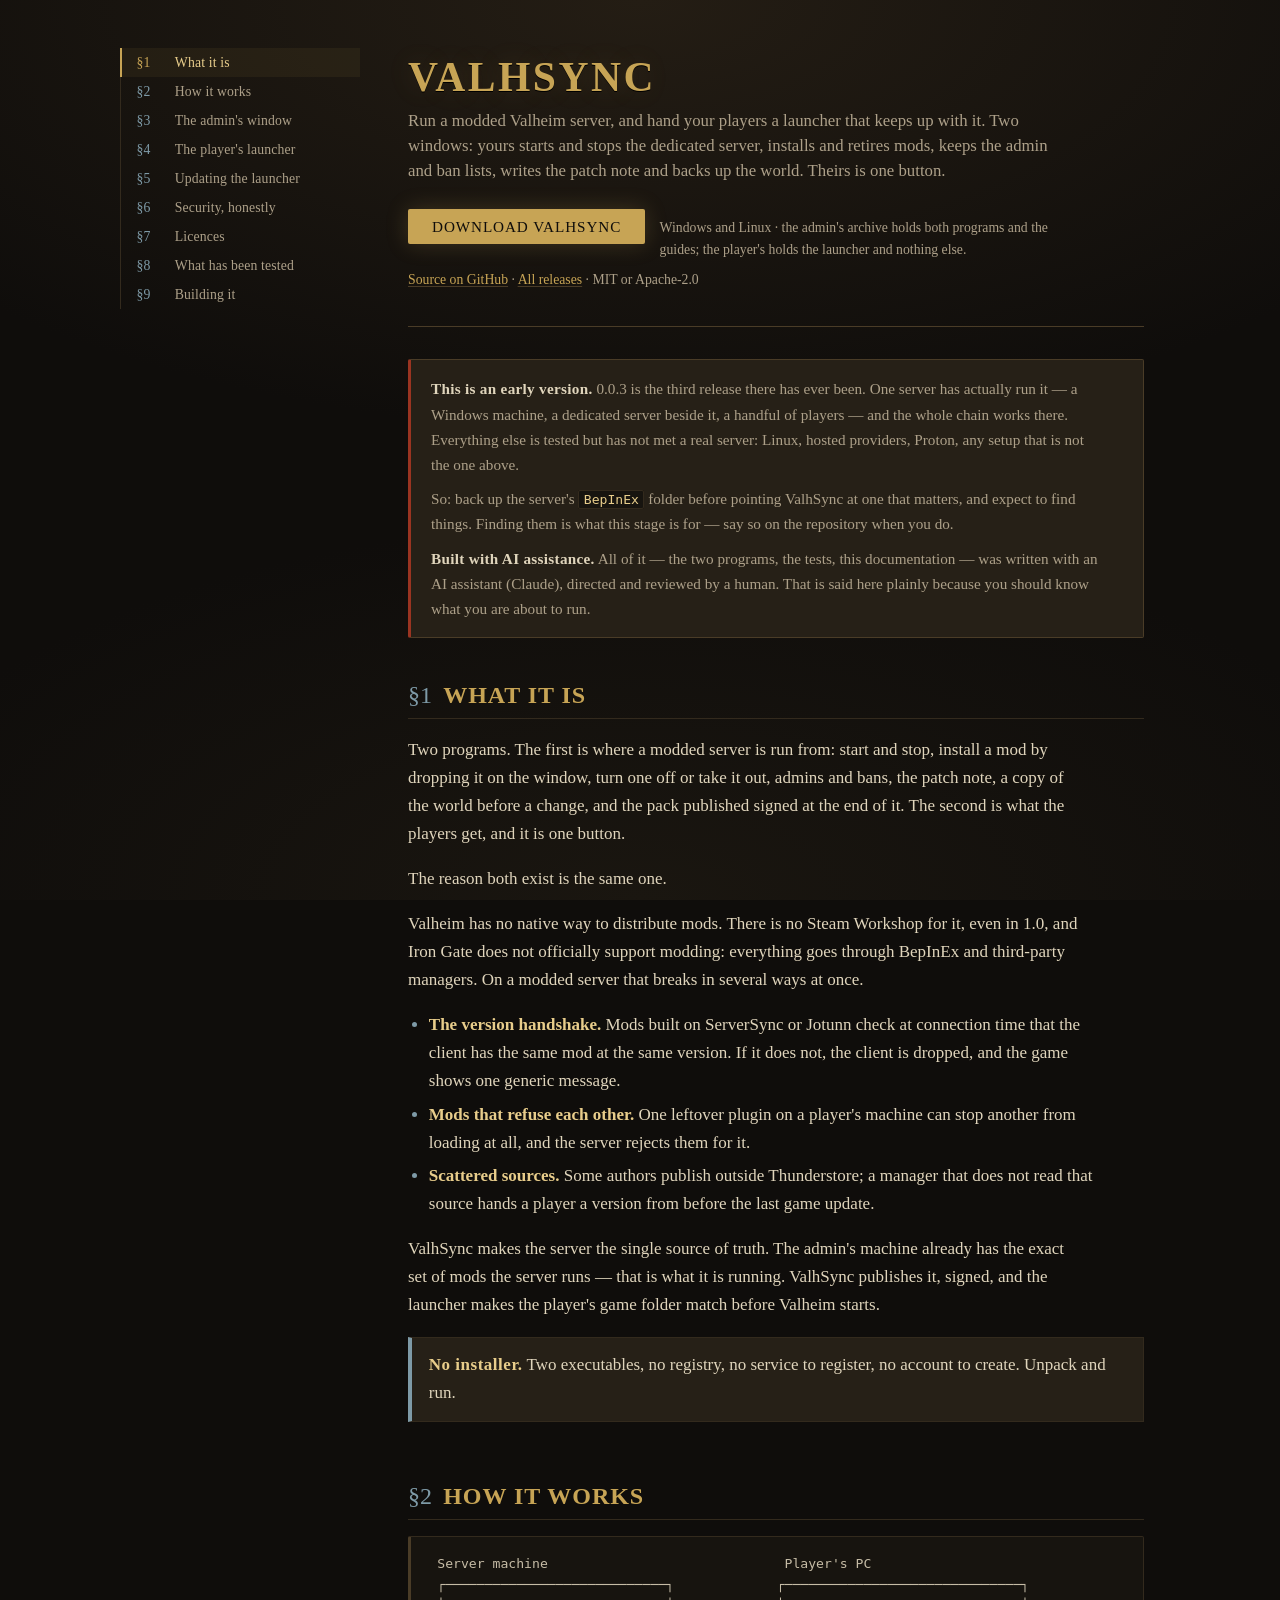
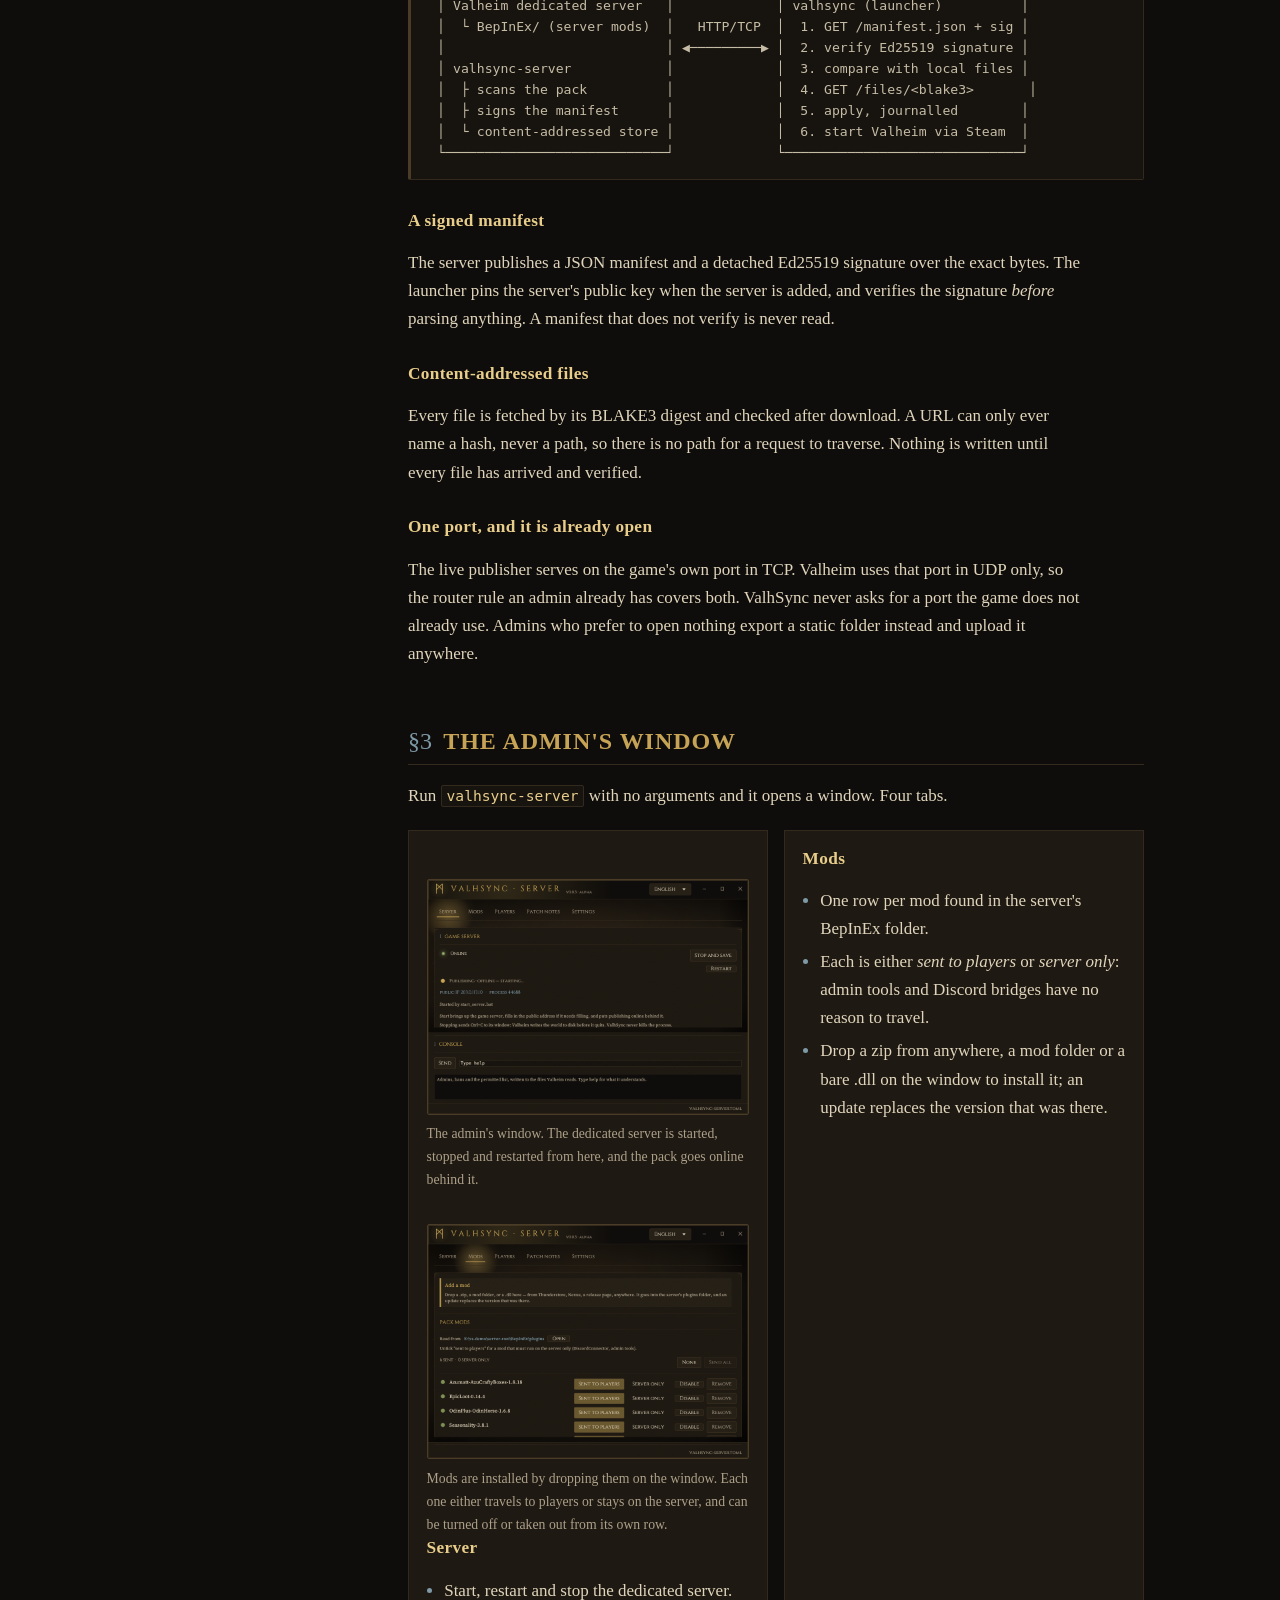
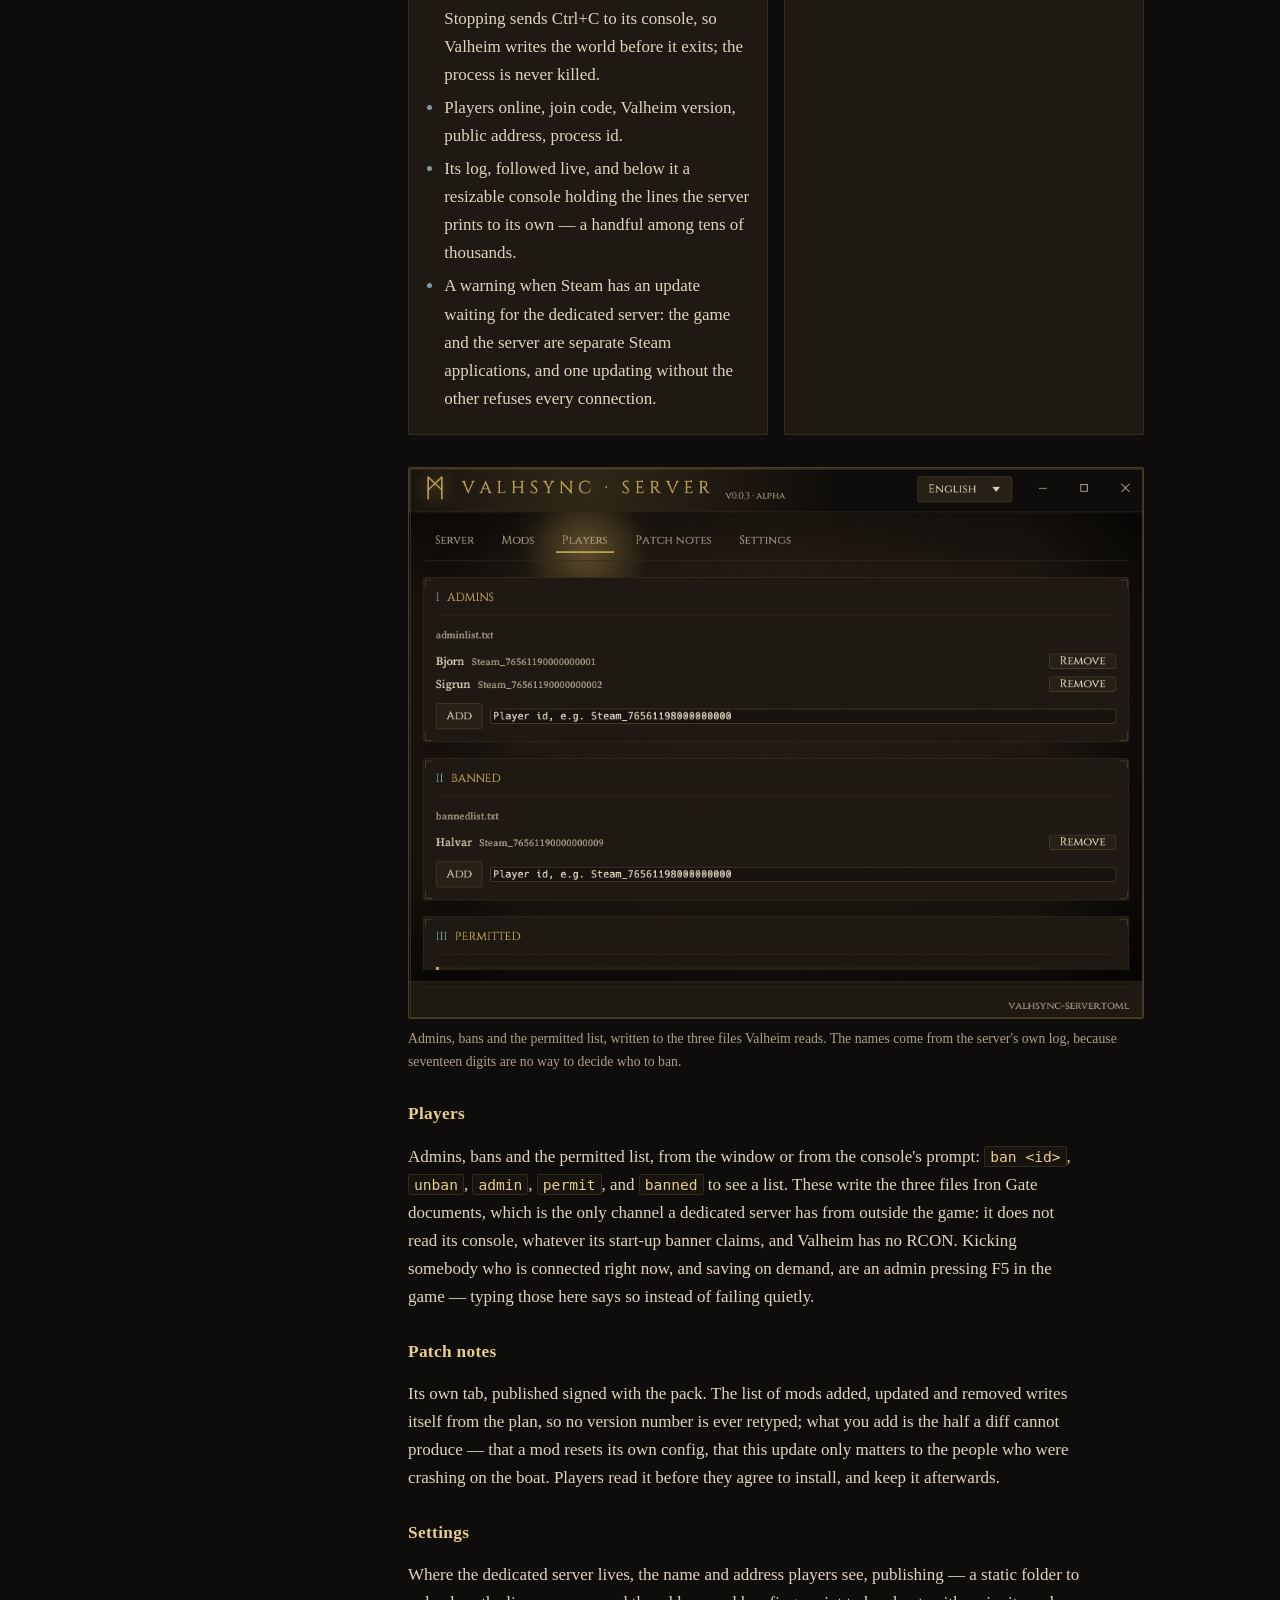
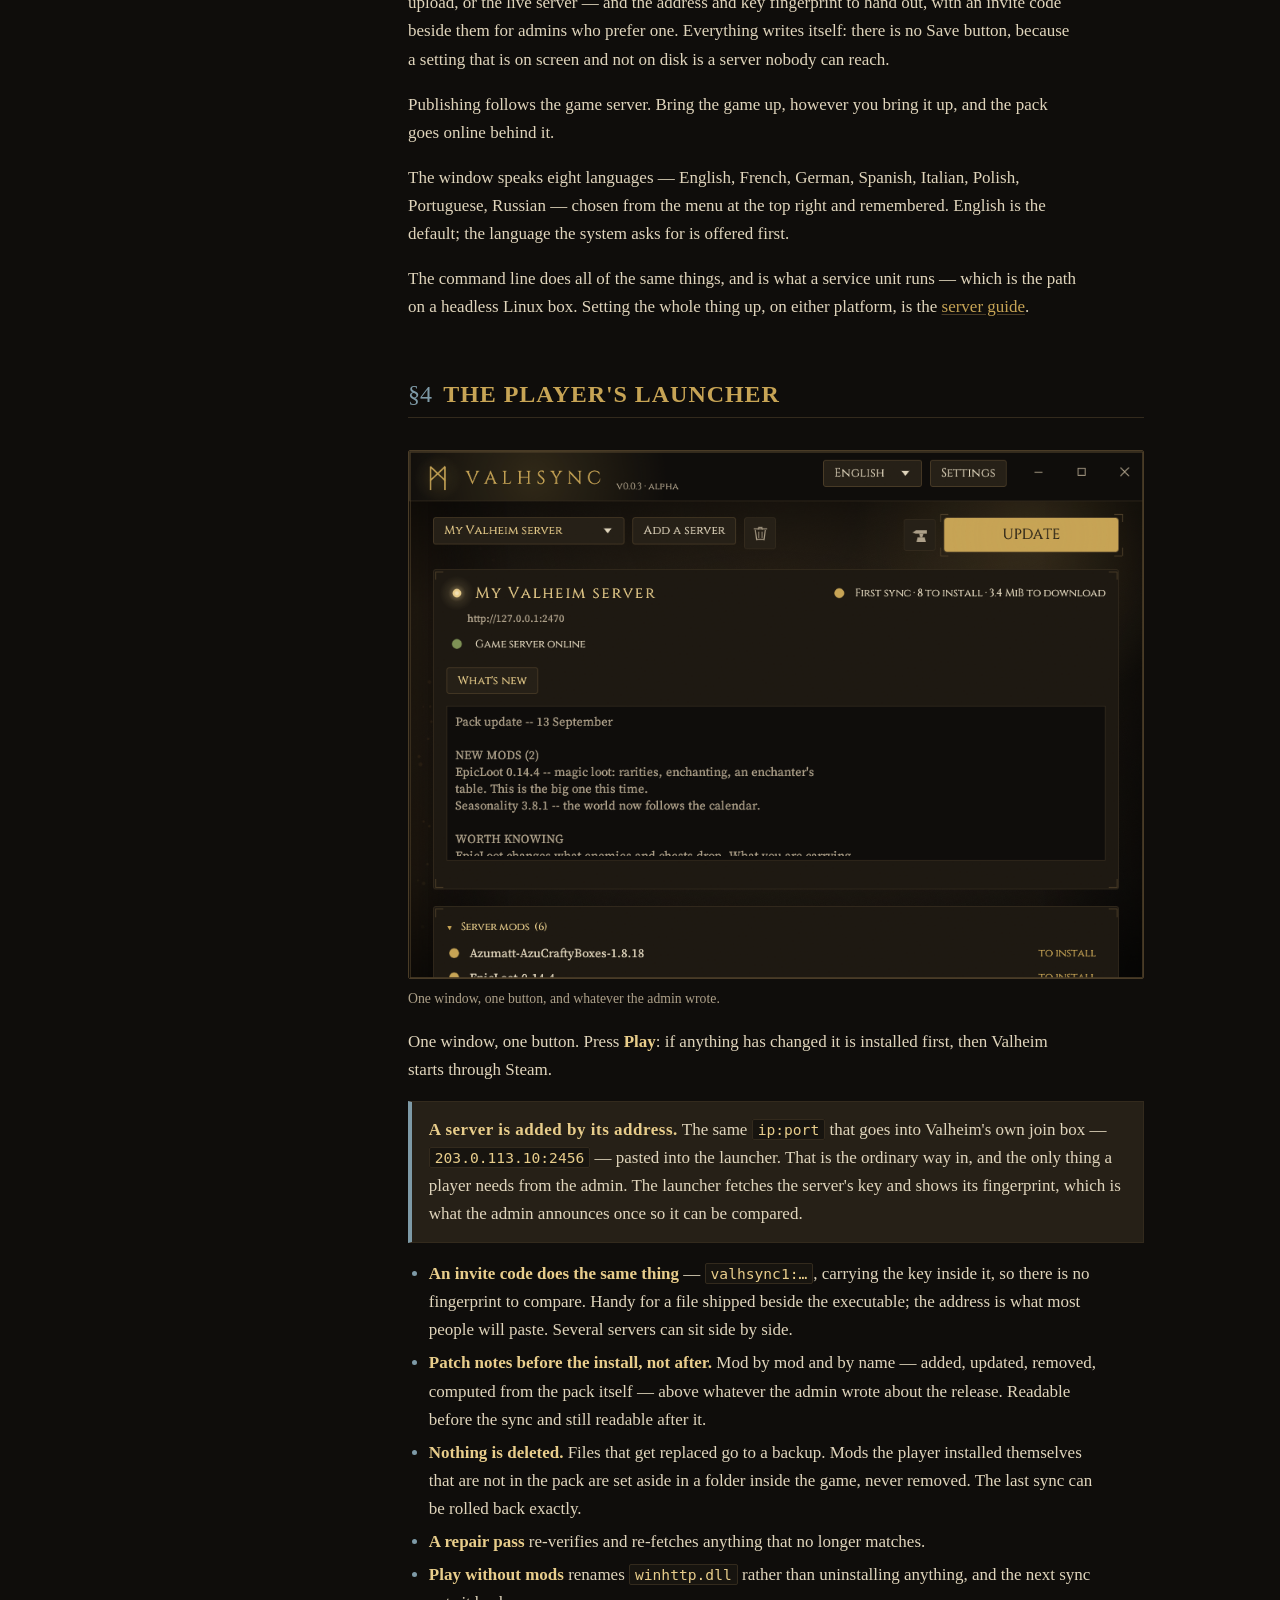
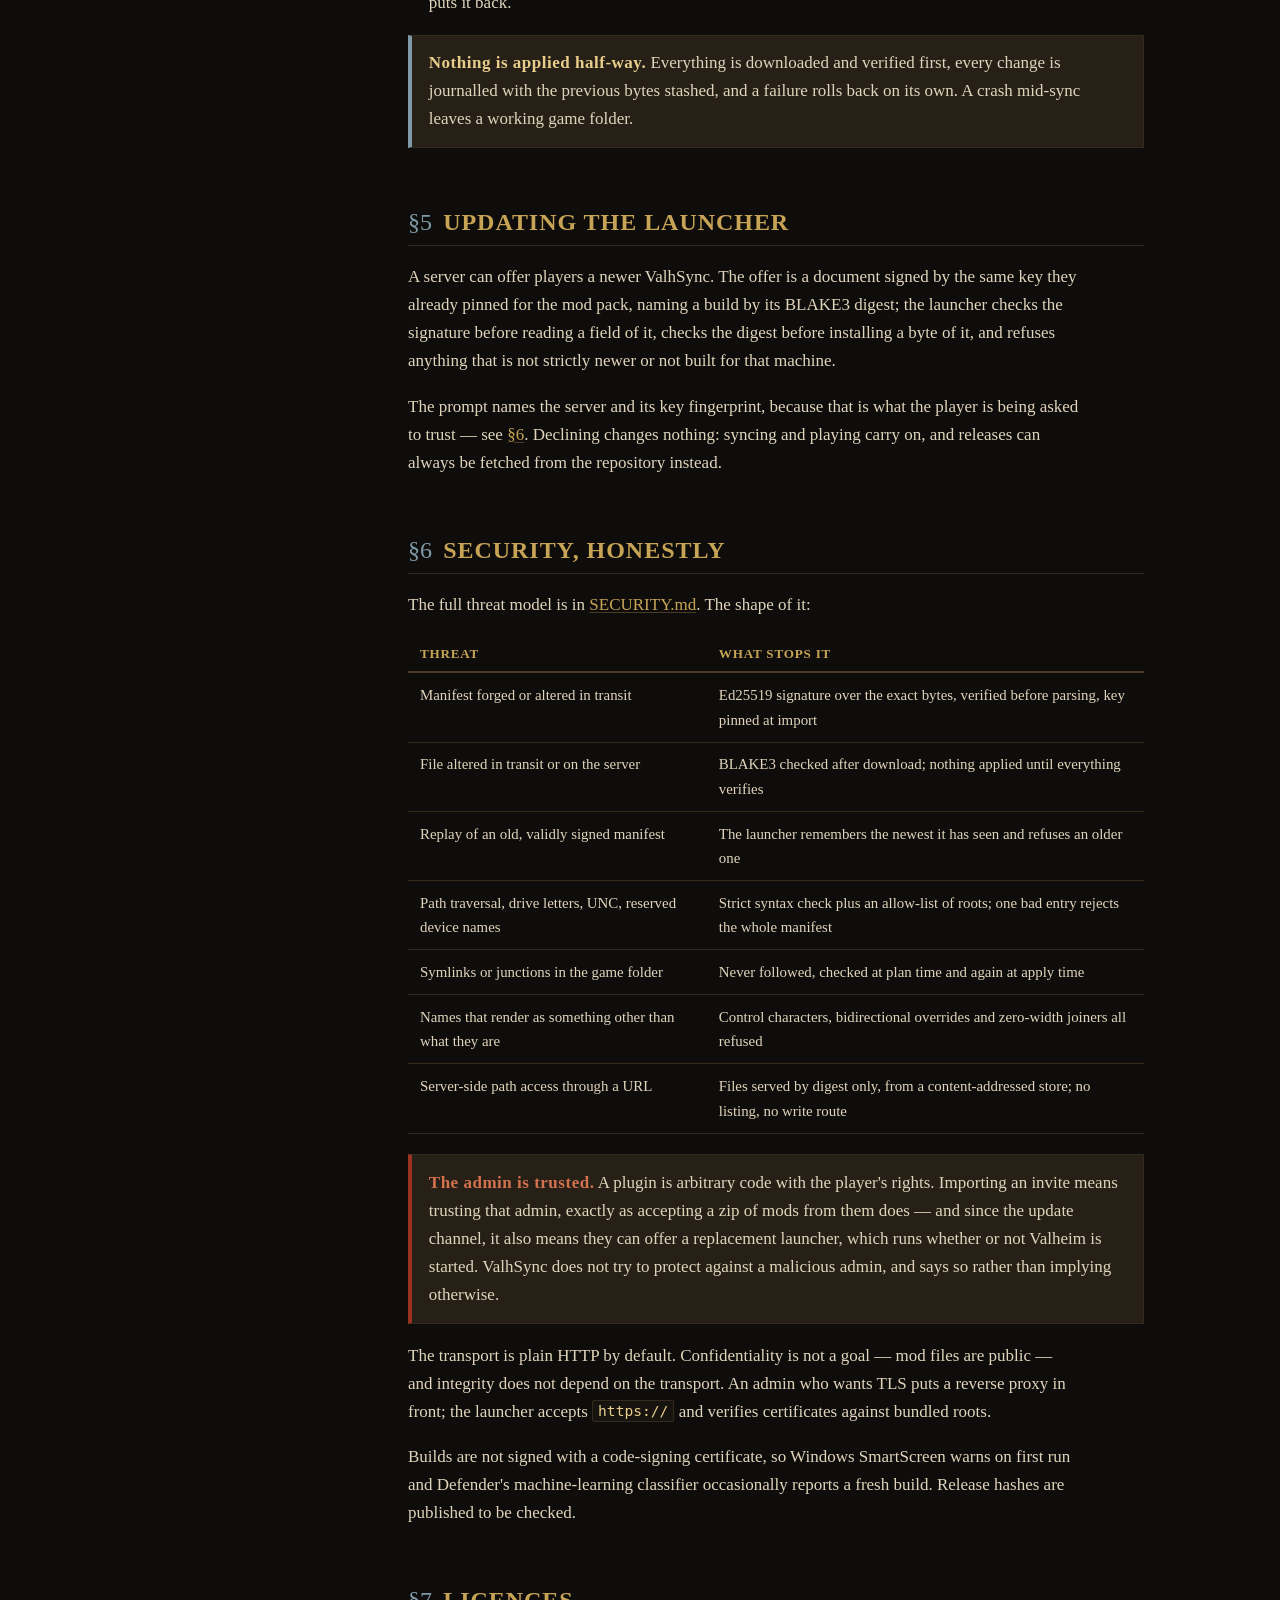
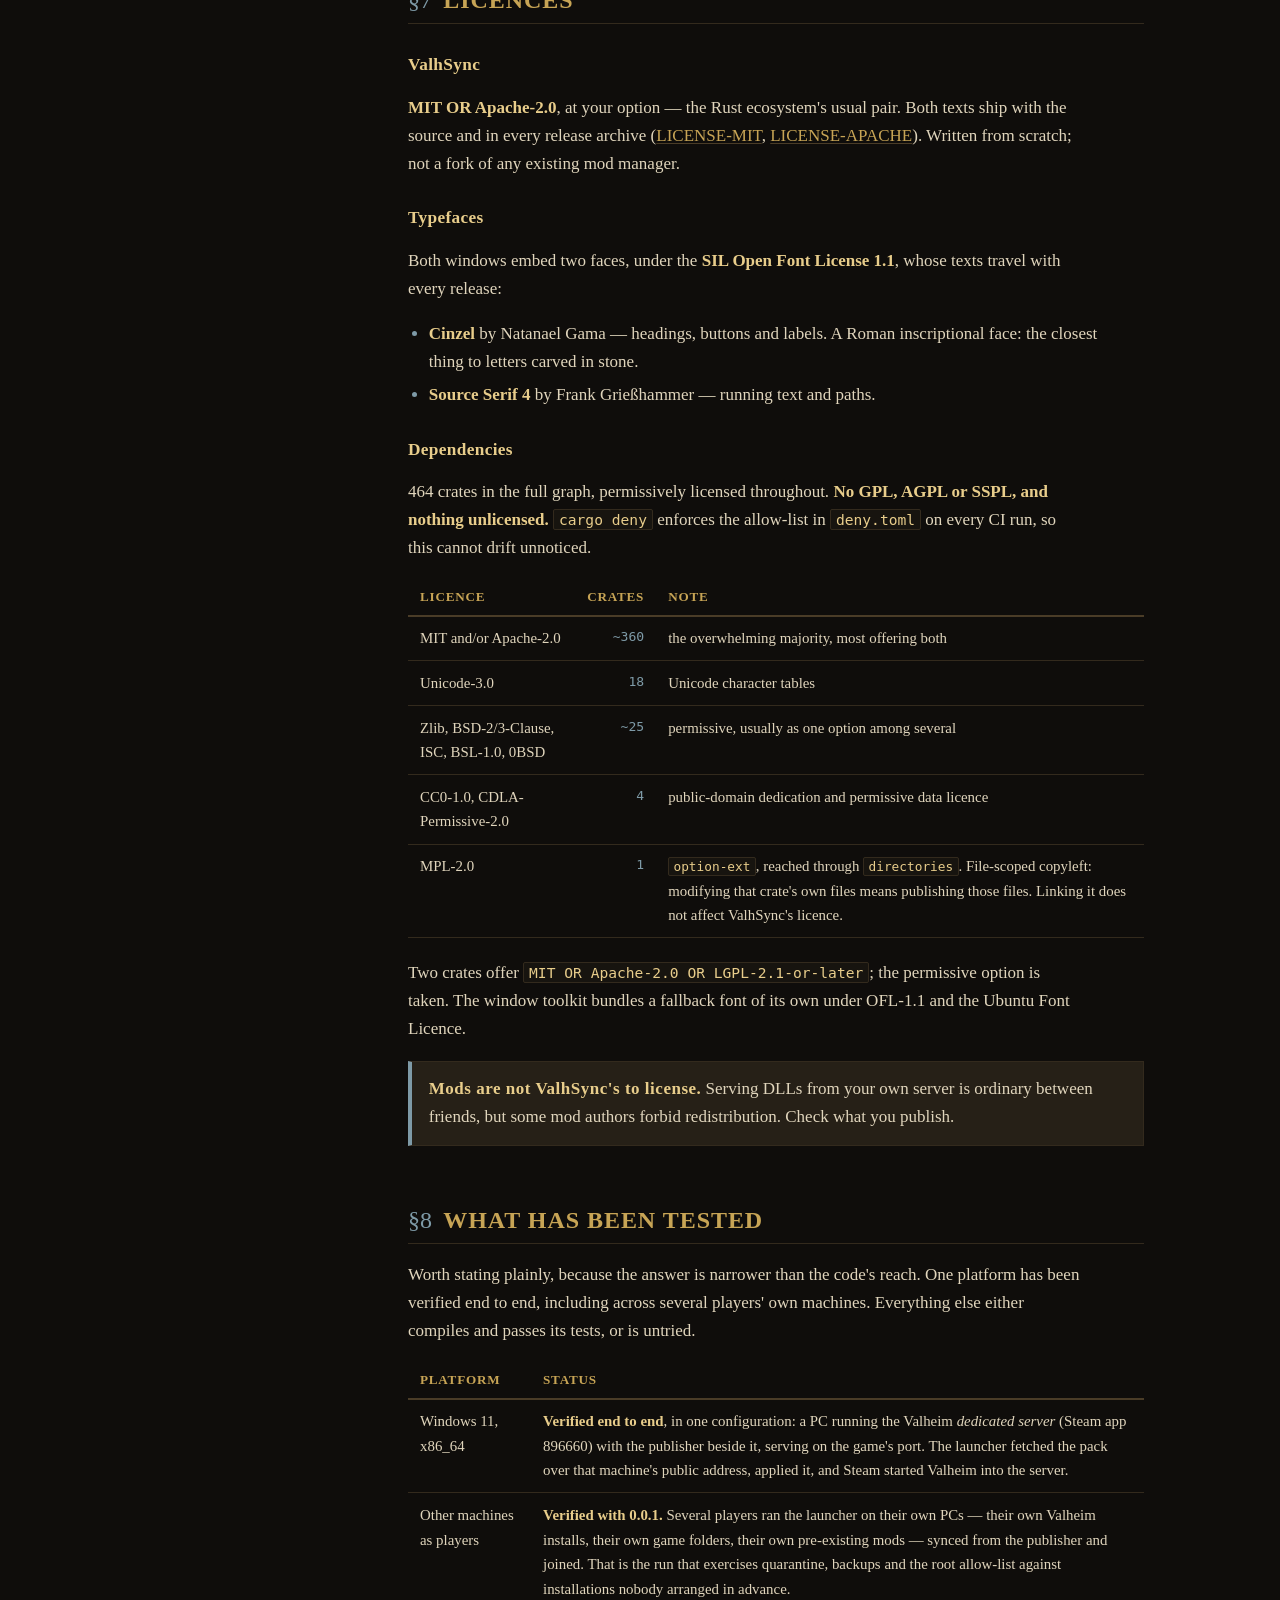
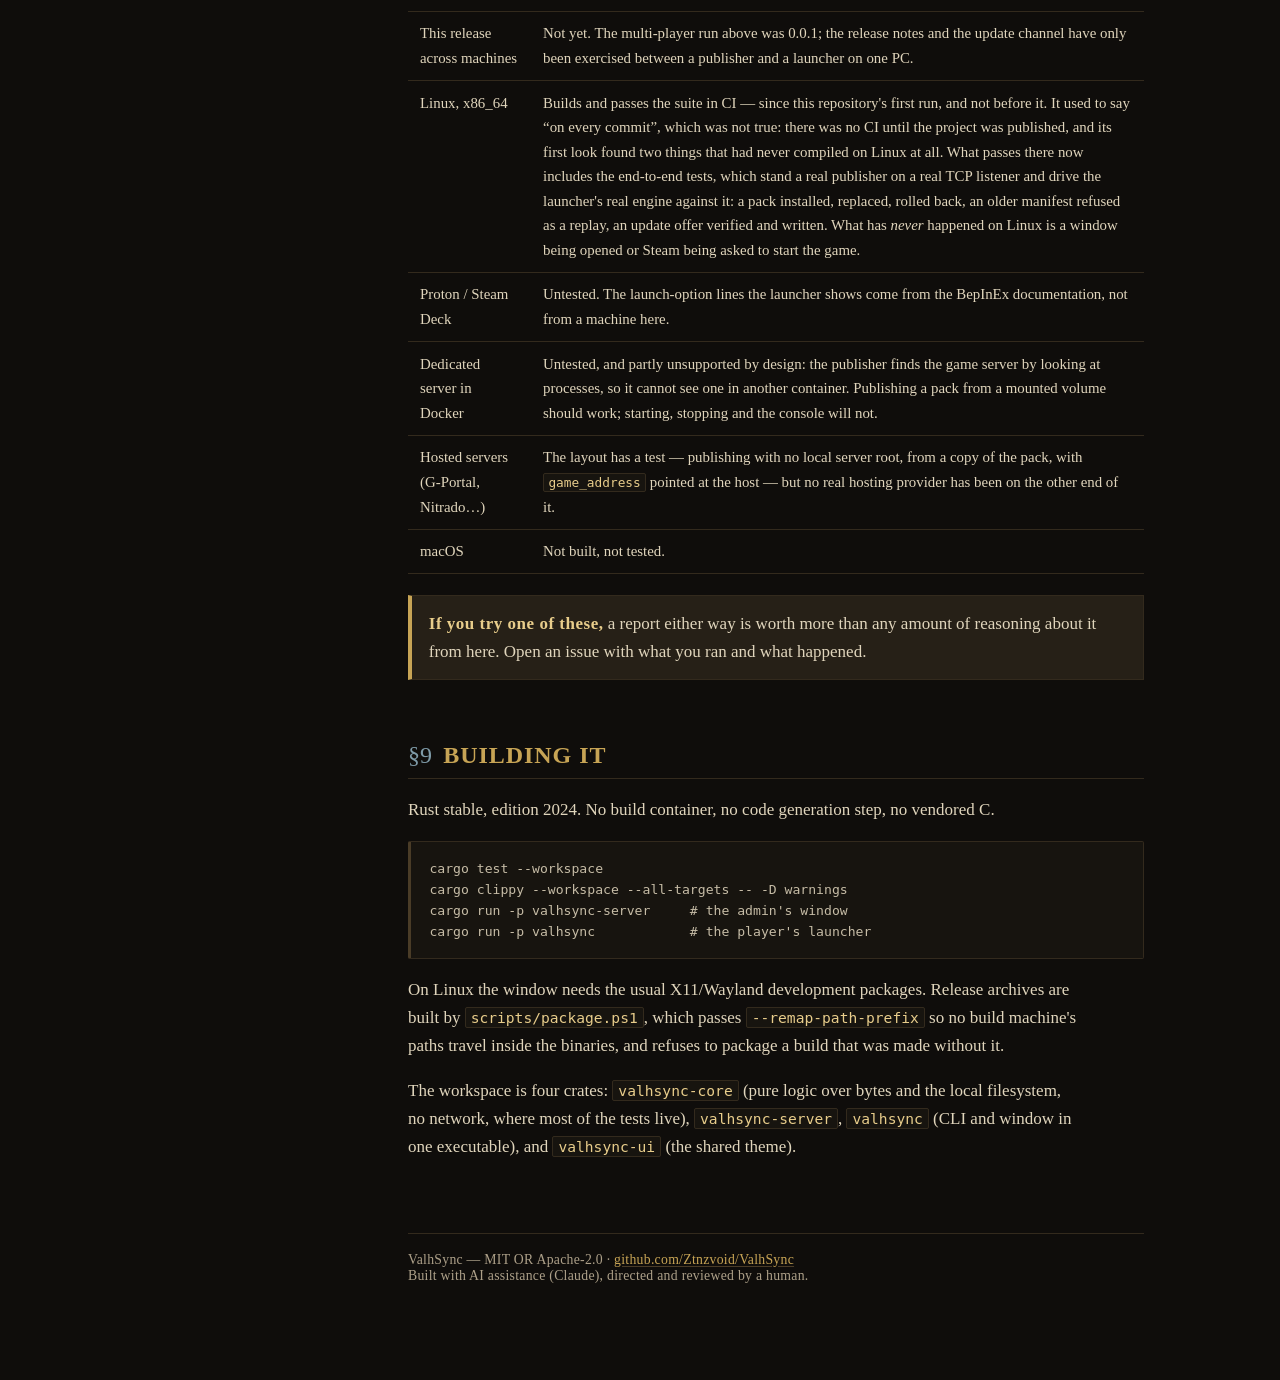
==== docs/index.html @ 831232c7 "The address is the way in, and the AI that wrote this is named A player joins by pasting the same ip" ====
<!DOCTYPE html>
<html lang="en">
<head>
<meta charset="utf-8">
<meta name="viewport" content="width=device-width, initial-scale=1">
<title>ValhSync — Valheim server manager and mod launcher</title>
<meta name="description" content="ValhSync keeps a modded Valheim server and its players on the same mod pack: the server publishes a signed manifest, the launcher applies it before the game starts.">
<style>
/* ValhSync documents: one charter, three pages.
   Palette after Valheim's own interface -- night and burnt wood for the
   ground, bone and parchment for text, worn brass for headings, northern
   mist for numbering. Kept in one file so the pages cannot drift apart. */
:root {
    --night:      #0F0D0B;
    --wood:       #17140F;
    --panel:      #1E1912;
    --leather:    #262017;
    --edge:       #4A3C27;
    --edge-soft:  #332A1D;
    --bone:       #E0D5BC;
    --bone-dim:   #ADA089;
    --gold:       #C7A455;
    --gold-lit:   #E8CD8B;
    --rune:       #7E9AA7;
    --blood:      #9A3421;
    --moss:       #7E9155;

    --serif:   "Iowan Old Style", "Charter", Constantia, "Palatino Linotype", Georgia, serif;
    --display: Cinzel, "Trajan Pro", Constantia, "Palatino Linotype", "Book Antiqua", Georgia, serif;
    --mono:    "Cascadia Code", "JetBrains Mono", Consolas, "DejaVu Sans Mono", monospace;
  }
  * { box-sizing: border-box; }
  html {
    background: var(--night);
    color: var(--bone);
    background-image:
      radial-gradient(120% 80% at 50% 0%, #241D14 0%, rgba(36,29,20,0) 60%),
      radial-gradient(90% 60% at 50% 100%, #1A1610 0%, rgba(26,22,16,0) 70%);
    background-attachment: fixed;
  }
  body { margin: 0; font: 17px/1.65 var(--serif); }
  ::selection { background: rgba(199,164,85,0.3); }

  a { color: var(--gold); text-underline-offset: 2px; text-decoration-color: var(--edge); }
  a:hover { color: var(--gold-lit); }
  a:focus-visible { outline: 2px solid var(--gold-lit); outline-offset: 2px; }

  /* The download, given the weight it has earned: it is what most people came
     for, and hunting for a Releases tab is not a rite of passage. */
  .grab { margin: 1.6rem 0 0.4rem; display: flex; flex-wrap: wrap; align-items: baseline; gap: 0.9rem; }
  .get {
    display: inline-block;
    padding: 0.62rem 1.5rem;
    background: var(--gold);
    color: var(--night);
    font: 0.95rem/1 var(--display);
    letter-spacing: 0.06em;
    text-transform: uppercase;
    border-radius: 2px;
    text-decoration: none;
    box-shadow: 0 0 22px rgba(199,164,85,0.22);
  }
  .get:hover { background: var(--gold-lit); color: var(--night); }
  .get-note { font-size: 0.86rem; color: var(--bone-dim); flex: 1 1 16rem; }
  .grab-alt { margin: 0.2rem 0 0; font-size: 0.86rem; color: var(--bone-dim); }

  /* A screenshot is a border and a caption, not a floating rectangle. */
  .shot { margin: 2rem 0 0; }
  .shot img {
    display: block;
    width: 100%;
    border: 1px solid var(--edge);
    border-radius: 2px;
  }
  .shot figcaption {
    margin-top: 0.55rem;
    font-size: 0.86rem;
    color: var(--bone-dim);
  }

  /* Early-version notice. Blood on leather, not a yellow browser warning:
     it belongs to the document, and is meant to be read rather than
     dismissed. */
  .early {
    margin: 2rem 0 0;
    padding: 1rem 1.25rem;
    background: var(--leather);
    border: 1px solid var(--edge);
    border-left: 3px solid var(--blood);
    border-radius: 2px;
    font-size: 0.95rem;
    color: var(--bone-dim);
  }
  .early strong { color: var(--bone); font-family: var(--display); letter-spacing: 0.02em; }
  .early p { margin: 0.6rem 0 0; }
  .early p:first-child { margin-top: 0; }

  .layout {
    display: grid;
    grid-template-columns: 15rem minmax(0, 46rem);
    gap: 3rem;
    max-width: 68rem;
    margin: 0 auto;
    padding: 0 1.5rem 6rem;
  }

  nav.toc {
    position: sticky;
    top: 1.5rem;
    align-self: start;
    margin-top: 3rem;
    font: 0.86rem/1.6 var(--display);
    letter-spacing: 0.01em;
  }
  nav.toc ol { list-style: none; margin: 0; padding: 0; border-left: 1px solid var(--edge-soft); }
  nav.toc li { margin: 0; }
  nav.toc a {
    display: block;
    text-decoration: none;
    color: var(--bone-dim);
    padding: 0.22rem 0 0.22rem 0.9rem;
    margin-left: -1px;
    border-left: 2px solid transparent;
  }
  nav.toc a:hover { color: var(--gold-lit); border-left-color: var(--gold); background: rgba(199,164,85,0.05); }
  nav.toc .n { display: inline-block; width: 2.4rem; color: var(--rune); }
  nav.toc .back { margin-top: 1rem; padding-left: 0.9rem; display: block; color: var(--rune); text-decoration: none; }
  nav.toc .back:hover { color: var(--gold-lit); }

  main { min-width: 0; }

  header.hero { padding: 3.5rem 0 2.2rem; border-bottom: 1px solid var(--edge); }
  header.hero h1 {
    font: 600 2.6rem/1.05 var(--display);
    letter-spacing: 0.06em;
    text-transform: uppercase;
    color: var(--gold);
    margin: 0 0 0.5rem;
    text-shadow: 0 1px 0 #000, 0 0 28px rgba(199,164,85,0.16);
  }
  header.hero .sub { font: 1.05rem/1.5 var(--serif); color: var(--bone-dim); margin: 0; max-width: 40rem; }

  section { padding-top: 2.6rem; }
  h2 {
    font: 600 1.5rem/1.25 var(--display);
    letter-spacing: 0.04em;
    text-transform: uppercase;
    color: var(--gold);
    margin: 0 0 1rem;
    padding-bottom: 0.5rem;
    border-bottom: 1px solid var(--edge-soft);
    display: flex;
    gap: 0.7rem;
    align-items: baseline;
  }
  h2 .n { color: var(--rune); font-weight: 400; letter-spacing: 0; text-transform: none; }
  h3 {
    font: 600 1.08rem/1.35 var(--display);
    letter-spacing: 0.02em;
    color: var(--gold-lit);
    margin: 1.8rem 0 0.5rem;
  }
  p, li { max-width: 42rem; }
  strong { color: var(--gold-lit); font-weight: 600; }
  em { color: var(--bone); }
  ul, ol { padding-left: 1.3rem; }
  li { margin: 0.32rem 0; }
  li::marker { color: var(--rune); }

  code {
    font: 0.86em var(--mono);
    background: var(--wood);
    border: 1px solid var(--edge-soft);
    color: var(--gold-lit);
    padding: 0.08em 0.34em;
    border-radius: 2px;
  }
  pre {
    font: 0.82rem/1.6 var(--mono);
    background: var(--wood);
    color: #C6BCA6;
    border: 1px solid var(--edge-soft);
    border-left: 3px solid var(--edge);
    padding: 1rem 1.15rem;
    overflow-x: auto;
    border-radius: 2px;
  }
  pre code { background: none; border: 0; padding: 0; font-size: inherit; color: inherit; }

  table { border-collapse: collapse; width: 100%; margin: 0.9rem 0 1.3rem; font-size: 0.93rem; }
  th, td { text-align: left; vertical-align: top; padding: 0.6rem 0.75rem; border-bottom: 1px solid var(--edge-soft); }
  th {
    font: 600 0.82rem var(--display);
    letter-spacing: 0.06em;
    text-transform: uppercase;
    color: var(--gold);
    border-bottom: 2px solid var(--edge);
  }
  tbody tr:hover { background: rgba(199,164,85,0.04); }

  .rule {
    border: 1px solid var(--edge-soft);
    border-left: 4px solid var(--rune);
    background: var(--leather);
    padding: 0.85rem 1.05rem;
    margin: 1.1rem 0;
  }
  .rule.decide { border-left-color: var(--gold); }
  .rule.never  { border-left-color: var(--blood); }
  .rule strong:first-child {
    font-family: var(--display);
    letter-spacing: 0.03em;
    color: var(--gold-lit);
  }
  .rule.never strong:first-child { color: #D2724F; }

  /* ── Windows and Linux, side by side ────────────────────────────── */
  .os { display: grid; grid-template-columns: 1fr 1fr; gap: 1rem; margin: 1.2rem 0; }
  .os > div { border: 1px solid var(--edge-soft); background: var(--panel); padding: 1rem 1.1rem; }
  .os h3 { margin-top: 0; }
  .os pre { margin-bottom: 0; }
  .os ol, .os ul { padding-left: 1.1rem; margin-bottom: 0; }

  footer {
    margin-top: 4.5rem;
    padding-top: 1.1rem;
    border-top: 1px solid var(--edge-soft);
    font: 0.86rem var(--display);
    letter-spacing: 0.02em;
    color: var(--bone-dim);
  }

  @media (max-width: 900px) {
    .layout { grid-template-columns: 1fr; gap: 0; }
    nav.toc { position: static; margin-top: 1.5rem; }
    header.hero h1 { font-size: 2rem; }
    .os { grid-template-columns: 1fr; }
  }
  @media print {
    nav.toc { display: none; }
    .layout { display: block; }
    html { background: #fff; color: #000; background-image: none; }
    a, h1, h2, h3, th, strong { color: #000; }
  }

/* ── Two panels side by side: the two halves, or the two platforms ── */
.halves, .os { display: grid; grid-template-columns: 1fr 1fr; gap: 1rem; margin: 1.2rem 0; }
.halves > .half, .os > div {
  border: 1px solid var(--edge-soft);
  background: var(--panel);
  padding: 1rem 1.1rem;
}
.halves h3, .os h3 { margin-top: 0; }
.halves ul, .os ol, .os ul { padding-left: 1.1rem; margin-bottom: 0; }
.os pre { margin-bottom: 0; }

td.num { text-align: right; color: var(--rune); font-family: var(--mono); font-size: 0.88em; white-space: nowrap; }

/* ── Behaviour ───────────────────────────────────────────────────── */
html { scroll-behaviour: smooth; scroll-behavior: smooth; }
section { scroll-margin-top: 1.5rem; }
@media (prefers-reduced-motion: reduce) { html { scroll-behavior: auto; } }

/* The section being read, marked in the margin. */
nav.toc a.here {
  color: var(--gold-lit);
  border-left-color: var(--gold);
  background: rgba(199,164,85,0.07);
}
nav.toc a.here .n { color: var(--gold); }

/* Copy button on every code block, out of the way until wanted. */
.snip { position: relative; }
.snip > button {
  position: absolute;
  top: 0.45rem;
  right: 0.45rem;
  font: 0.72rem/1 var(--display);
  letter-spacing: 0.06em;
  text-transform: uppercase;
  color: var(--bone-dim);
  background: var(--leather);
  border: 1px solid var(--edge-soft);
  border-radius: 2px;
  padding: 0.32rem 0.5rem;
  cursor: pointer;
  opacity: 0;
  transition: opacity 0.12s ease-out;
}
.snip:hover > button, .snip > button:focus-visible { opacity: 1; }
.snip > button:hover { color: var(--gold-lit); border-color: var(--gold); }
.snip > button.done { color: var(--moss); border-color: var(--moss); opacity: 1; }
@media (prefers-reduced-motion: reduce) { .snip > button { transition: none; } }
@media print { .snip > button { display: none; } }
</style>
<script defer>
// ValhSync documents: the small amount of behaviour a reference page earns.
//
// Two things, both of which a reader notices only by their absence: knowing
// where they are in a long page, and getting a command out of it without
// selecting it by hand. Everything here degrades to nothing without script --
// the pages are readable, linkable and printable on their own.

(() => {
  "use strict";

  /** Mark the section currently being read in the margin contents. */
  function followAlong() {
    const links = new Map();
    for (const a of document.querySelectorAll("nav.toc a[href^='#']")) {
      const target = document.getElementById(a.hash.slice(1));
      if (target) links.set(target, a);
    }
    if (links.size === 0) return;

    let current = null;
    const mark = (section) => {
      if (section === current) return;
      current = section;
      for (const [, a] of links) a.classList.remove("here");
      const a = links.get(section);
      if (a) a.classList.add("here");
    };

    // The topmost section whose start is above the reading line. Computed
    // from the sections themselves rather than from scroll offsets, so it
    // stays right when the window is resized or a table wraps.
    const pick = () => {
      const line = window.innerHeight * 0.3;
      let best = null;
      for (const [section] of links) {
        if (section.getBoundingClientRect().top <= line) best = section;
      }
      mark(best ?? links.keys().next().value);
    };

    let queued = false;
    const onScroll = () => {
      if (queued) return;
      queued = true;
      requestAnimationFrame(() => {
        queued = false;
        pick();
      });
    };
    addEventListener("scroll", onScroll, { passive: true });
    addEventListener("resize", onScroll, { passive: true });
    pick();
  }

  /** A copy button on every code block. */
  function copyable() {
    const label = document.documentElement.lang === "fr" ? "Copier" : "Copy";
    const done = document.documentElement.lang === "fr" ? "Copié" : "Copied";

    for (const pre of document.querySelectorAll("pre")) {
      const wrap = document.createElement("div");
      wrap.className = "snip";
      pre.parentNode.insertBefore(wrap, pre);
      wrap.appendChild(pre);

      const button = document.createElement("button");
      button.type = "button";
      button.textContent = label;
      // The block is already in the page; the button is an extra way to
      // reach it, not a label for it.
      button.setAttribute("aria-label", `${label}: ${pre.textContent.trim().split("\n")[0]}`);
      wrap.appendChild(button);

      button.addEventListener("click", async () => {
        try {
          await navigator.clipboard.writeText(pre.textContent.replace(/\s+$/, ""));
          button.textContent = done;
          button.classList.add("done");
          setTimeout(() => {
            button.textContent = label;
            button.classList.remove("done");
          }, 1400);
        } catch {
          // No clipboard permission, or an insecure origin. Select it
          // instead, so the keyboard can finish the job.
          const range = document.createRange();
          range.selectNodeContents(pre);
          const selection = getSelection();
          selection.removeAllRanges();
          selection.addRange(range);
        }
      });
    }
  }

  if (document.readyState === "loading") {
    addEventListener("DOMContentLoaded", () => {
      followAlong();
      copyable();
    });
  } else {
    followAlong();
    copyable();
  }
})();
</script>
</head>
<body>
<div class="layout">

<nav class="toc" aria-label="Contents">
  <ol>
    <li><a href="#s1"><span class="n">§1</span>What it is</a></li>
    <li><a href="#s2"><span class="n">§2</span>How it works</a></li>
    <li><a href="#s3"><span class="n">§3</span>The admin's window</a></li>
    <li><a href="#s4"><span class="n">§4</span>The player's launcher</a></li>
    <li><a href="#s5"><span class="n">§5</span>Updating the launcher</a></li>
    <li><a href="#s6"><span class="n">§6</span>Security, honestly</a></li>
    <li><a href="#s7"><span class="n">§7</span>Licences</a></li>
    <li><a href="#s8"><span class="n">§8</span>What has been tested</a></li>
    <li><a href="#s9"><span class="n">§9</span>Building it</a></li>
  </ol>
</nav>

<main>

<header class="hero">
  <h1>ValhSync</h1>
  <p class="sub">Run a modded Valheim server, and hand your players a launcher that keeps up
  with it. Two windows: yours starts and stops the dedicated server, installs and retires mods,
  keeps the admin and ban lists, writes the patch note and backs up the world. Theirs is one
  button.</p>
  <p class="grab">
    <a class="get" href="https://github.com/Ztnzvoid/ValhSync/releases/latest">Download ValhSync</a>
    <span class="get-note">Windows and Linux &middot; the admin's archive holds both programs
    and the guides; the player's holds the launcher and nothing else.</span>
  </p>
  <p class="grab-alt"><a href="https://github.com/Ztnzvoid/ValhSync">Source on GitHub</a>
  &middot; <a href="https://github.com/Ztnzvoid/ValhSync/releases">All releases</a>
  &middot; MIT or Apache-2.0</p>

</header>
<div class="early">
  <p><strong>This is an early version.</strong> 0.0.3 is the third release there has ever
  been. One server has actually run it — a Windows machine, a dedicated server beside it, a
  handful of players — and the whole chain works there. Everything else is tested but has not
  met a real server: Linux, hosted providers, Proton, any setup that is not the one above.</p>
  <p>So: back up the server's <code>BepInEx</code> folder before pointing ValhSync at one that
  matters, and expect to find things. Finding them is what this stage is for — say so on the
  repository when you do.</p>
  <p><strong>Built with AI assistance.</strong> All of it — the two programs, the tests, this
  documentation — was written with an AI assistant (Claude), directed and reviewed by a human.
  That is said here plainly because you should know what you are about to run.</p>
</div>


<section id="s1">
  <h2><span class="n">§1</span>What it is</h2>
  <p>Two programs. The first is where a modded server is run from: start and stop, install a mod
  by dropping it on the window, turn one off or take it out, admins and bans, the patch note,
  a copy of the world before a change, and the pack published signed at the end of it. The
  second is what the players get, and it is one button.</p>
  <p>The reason both exist is the same one.</p>
  <p>Valheim has no native way to distribute mods. There is no Steam Workshop for it, even in
  1.0, and Iron Gate does not officially support modding: everything goes through BepInEx and
  third-party managers. On a modded server that breaks in several ways at once.</p>
  <ul>
    <li><strong>The version handshake.</strong> Mods built on ServerSync or Jotunn check at
    connection time that the client has the same mod at the same version. If it does not, the
    client is dropped, and the game shows one generic message.</li>
    <li><strong>Mods that refuse each other.</strong> One leftover plugin on a player's machine
    can stop another from loading at all, and the server rejects them for it.</li>
    <li><strong>Scattered sources.</strong> Some authors publish outside Thunderstore; a manager
    that does not read that source hands a player a version from before the last game update.</li>
  </ul>
  <p>ValhSync makes the server the single source of truth. The admin's machine already has the
  exact set of mods the server runs — that is what it is running. ValhSync publishes it, signed,
  and the launcher makes the player's game folder match before Valheim starts.</p>
  <div class="rule">
    <strong>No installer.</strong> Two executables, no registry, no service to register, no
    account to create. Unpack and run.
  </div>
</section>

<section id="s2">
  <h2><span class="n">§2</span>How it works</h2>
<pre><code> Server machine                              Player's PC
 ┌────────────────────────────┐             ┌──────────────────────────────┐
 │ Valheim dedicated server   │             │ valhsync (launcher)          │
 │  └ BepInEx/ (server mods)  │   HTTP/TCP  │  1. GET /manifest.json + sig │
 │                            │ ◀─────────▶ │  2. verify Ed25519 signature │
 │ valhsync-server            │             │  3. compare with local files │
 │  ├ scans the pack          │             │  4. GET /files/&lt;blake3&gt;       │
 │  ├ signs the manifest      │             │  5. apply, journalled        │
 │  └ content-addressed store │             │  6. start Valheim via Steam  │
 └────────────────────────────┘             └──────────────────────────────┘</code></pre>
  <h3>A signed manifest</h3>
  <p>The server publishes a JSON manifest and a detached Ed25519 signature over the exact bytes.
  The launcher pins the server's public key when the server is added, and verifies the
  signature <em>before</em> parsing anything. A manifest that does not verify is never read.</p>
  <h3>Content-addressed files</h3>
  <p>Every file is fetched by its BLAKE3 digest and checked after download. A URL can only ever
  name a hash, never a path, so there is no path for a request to traverse. Nothing is written
  until every file has arrived and verified.</p>
  <h3>One port, and it is already open</h3>
  <p>The live publisher serves on the game's own port in TCP. Valheim uses that port in UDP only,
  so the router rule an admin already has covers both. ValhSync never asks for a port the game
  does not already use. Admins who prefer to open nothing export a static folder instead and
  upload it anywhere.</p>
</section>

<section id="s3">
  <h2><span class="n">§3</span>The admin's window</h2>
  <p>Run <code>valhsync-server</code> with no arguments and it opens a window. Four tabs.</p>
  <div class="halves">
    <div class="half">
      <figure class="shot">
    <img src="server-window.png" alt="The ValhSync server window on its Server tab: the game
      server online with Stop and Restart, publishing, the public address, and the console
      below.">
    <figcaption>The admin's window. The dedicated server is started, stopped and restarted from
      here, and the pack goes online behind it.</figcaption>
  </figure>

  <figure class="shot">
    <img src="server-mods.png" alt="The Mods tab: a drop zone for installing a mod, then one row
      per mod with sent-to-players or server-only, and buttons to disable or remove it.">
    <figcaption>Mods are installed by dropping them on the window. Each one either travels to
      players or stays on the server, and can be turned off or taken out from its own row.</figcaption>
  </figure>

  <h3>Server</h3>
      <ul>
        <li>Start, restart and stop the dedicated server. Stopping sends Ctrl+C to its console,
        so Valheim writes the world before it exits; the process is never killed.</li>
        <li>Players online, join code, Valheim version, public address, process id.</li>
        <li>Its log, followed live, and below it a resizable console holding the lines the
        server prints to its own — a handful among tens of thousands.</li>
        <li>A warning when Steam has an update waiting for the dedicated server: the game and the
        server are separate Steam applications, and one updating without the other refuses every
        connection.</li>
      </ul>
    </div>
    <div class="half">
      <h3>Mods</h3>
      <ul>
        <li>One row per mod found in the server's BepInEx folder.</li>
        <li>Each is either <em>sent to players</em> or <em>server only</em>: admin tools and
        Discord bridges have no reason to travel.</li>
        <li>Drop a zip from anywhere, a mod folder or a bare .dll on the window to install it;
        an update replaces the version that was there.</li>
      </ul>
    </div>
  </div>
  <figure class="shot">
    <img src="server-players.png" alt="The Players tab: the admin list and the banned list, each
      id shown with the name the server's log recorded for it, and a field to add another.">
    <figcaption>Admins, bans and the permitted list, written to the three files Valheim reads.
      The names come from the server's own log, because seventeen digits are no way to decide
      who to ban.</figcaption>
  </figure>

  <h3>Players</h3>
  <p>Admins, bans and the permitted list, from the window or from the console's prompt:
  <code>ban &lt;id&gt;</code>, <code>unban</code>, <code>admin</code>, <code>permit</code>,
  and <code>banned</code> to see a list. These write the three files Iron Gate documents, which
  is the only channel a dedicated server has from outside the game: it does not read its
  console, whatever its start-up banner claims, and Valheim has no RCON. Kicking somebody who
  is connected right now, and saving on demand, are an admin pressing F5 in the game — typing
  those here says so instead of failing quietly.</p>
  <h3>Patch notes</h3>
  <p>Its own tab, published signed with the pack. The list of mods added, updated and removed
  writes itself from the plan, so no version number is ever retyped; what you add is the half a
  diff cannot produce — that a mod resets its own config, that this update only matters to the
  people who were crashing on the boat. Players read it before they agree to install, and keep
  it afterwards.</p>
  <h3>Settings</h3>
  <p>Where the dedicated server lives, the name and address players see, publishing — a static
  folder to upload, or the live server — and the address and key fingerprint to hand out, with
  an invite code beside them for admins who prefer one. Everything writes
  itself: there is no Save button, because a setting that is on screen and not on disk is a
  server nobody can reach.</p>
  <p>Publishing follows the game server. Bring the game up, however you bring it up, and the pack
  goes online behind it.</p>
  <p>The window speaks eight languages — English, French, German, Spanish, Italian, Polish,
  Portuguese, Russian — chosen from the menu at the top right and remembered. English is the
  default; the language the system asks for is offered first.</p>
  <p>The command line does all of the same things, and is what a service unit runs — which is
  the path on a headless Linux box. Setting the whole thing up, on either platform, is the
  <a href="server-guide.html">server guide</a>.</p>
</section>

<section id="s4">
  <h2><span class="n">§4</span>The player's launcher</h2>

  <figure class="shot">
    <img src="launcher.png" alt="The launcher: one server, what it is about to install, the
      admin's note, and the mods the server runs.">
    <figcaption>One window, one button, and whatever the admin wrote.</figcaption>
  </figure>

  <p>One window, one button. Press <strong>Play</strong>: if anything has changed it is installed
  first, then Valheim starts through Steam.</p>
  <div class="rule">
    <strong>A server is added by its address.</strong> The same <code>ip:port</code> that goes
    into Valheim's own join box — <code>203.0.113.10:2456</code> — pasted into the launcher.
    That is the ordinary way in, and the only thing a player needs from the admin. The launcher
    fetches the server's key and shows its fingerprint, which is what the admin announces once
    so it can be compared.
  </div>
  <ul>
    <li><strong>An invite code does the same thing</strong> — <code>valhsync1:…</code>, carrying
    the key inside it, so there is no fingerprint to compare. Handy for a file shipped beside the
    executable; the address is what most people will paste. Several servers can sit side by
    side.</li>
    <li><strong>Patch notes before the install, not after.</strong> Mod by mod and by name —
    added, updated, removed, computed from the pack itself — above whatever the admin wrote
    about the release. Readable before the sync and still readable after it.</li>
    <li><strong>Nothing is deleted.</strong> Files that get replaced go to a backup. Mods the
    player installed themselves that are not in the pack are set aside in a folder inside the
    game, never removed. The last sync can be rolled back exactly.</li>
    <li><strong>A repair pass</strong> re-verifies and re-fetches anything that no longer matches.</li>
    <li><strong>Play without mods</strong> renames <code>winhttp.dll</code> rather than
    uninstalling anything, and the next sync puts it back.</li>
  </ul>
  <div class="rule">
    <strong>Nothing is applied half-way.</strong> Everything is downloaded and verified first,
    every change is journalled with the previous bytes stashed, and a failure rolls back on its
    own. A crash mid-sync leaves a working game folder.
  </div>
</section>

<section id="s5">
  <h2><span class="n">§5</span>Updating the launcher</h2>
  <p>A server can offer players a newer ValhSync. The offer is a document signed by the same key
  they already pinned for the mod pack, naming a build by its BLAKE3 digest; the launcher checks
  the signature before reading a field of it, checks the digest before installing a byte of it,
  and refuses anything that is not strictly newer or not built for that machine.</p>
  <p>The prompt names the server and its key fingerprint, because that is what the player is
  being asked to trust — see <a href="#s6">§6</a>. Declining changes nothing: syncing and playing
  carry on, and releases can always be fetched from the repository instead.</p>
</section>

<section id="s6">
  <h2><span class="n">§6</span>Security, honestly</h2>
  <p>The full threat model is in <a href="https://github.com/Ztnzvoid/ValhSync/blob/main/SECURITY.md">SECURITY.md</a>.
  The shape of it:</p>
  <table>
    <thead><tr><th>Threat</th><th>What stops it</th></tr></thead>
    <tbody>
      <tr><td>Manifest forged or altered in transit</td><td>Ed25519 signature over the exact bytes, verified before parsing, key pinned at import</td></tr>
      <tr><td>File altered in transit or on the server</td><td>BLAKE3 checked after download; nothing applied until everything verifies</td></tr>
      <tr><td>Replay of an old, validly signed manifest</td><td>The launcher remembers the newest it has seen and refuses an older one</td></tr>
      <tr><td>Path traversal, drive letters, UNC, reserved device names</td><td>Strict syntax check plus an allow-list of roots; one bad entry rejects the whole manifest</td></tr>
      <tr><td>Symlinks or junctions in the game folder</td><td>Never followed, checked at plan time and again at apply time</td></tr>
      <tr><td>Names that render as something other than what they are</td><td>Control characters, bidirectional overrides and zero-width joiners all refused</td></tr>
      <tr><td>Server-side path access through a URL</td><td>Files served by digest only, from a content-addressed store; no listing, no write route</td></tr>
    </tbody>
  </table>
  <div class="rule never">
    <strong>The admin is trusted.</strong> A plugin is arbitrary code with the player's rights.
    Importing an invite means trusting that admin, exactly as accepting a zip of mods from them
    does — and since the update channel, it also means they can offer a replacement launcher,
    which runs whether or not Valheim is started. ValhSync does not try to protect against a
    malicious admin, and says so rather than implying otherwise.
  </div>
  <p>The transport is plain HTTP by default. Confidentiality is not a goal — mod files are
  public — and integrity does not depend on the transport. An admin who wants TLS puts a reverse
  proxy in front; the launcher accepts <code>https://</code> and verifies certificates against
  bundled roots.</p>
  <p>Builds are not signed with a code-signing certificate, so Windows SmartScreen warns on first
  run and Defender's machine-learning classifier occasionally reports a fresh build. Release
  hashes are published to be checked.</p>
</section>

<section id="s7">
  <h2><span class="n">§7</span>Licences</h2>
  <h3>ValhSync</h3>
  <p><strong>MIT OR Apache-2.0</strong>, at your option — the Rust ecosystem's usual pair. Both
  texts ship with the source and in every release archive
  (<a href="https://github.com/Ztnzvoid/ValhSync/blob/main/LICENSE-MIT">LICENSE-MIT</a>,
  <a href="https://github.com/Ztnzvoid/ValhSync/blob/main/LICENSE-APACHE">LICENSE-APACHE</a>).
  Written from scratch; not a fork of any existing mod manager.</p>

  <h3>Typefaces</h3>
  <p>Both windows embed two faces, under the <strong>SIL Open Font License 1.1</strong>, whose
  texts travel with every release:</p>
  <ul>
    <li><strong>Cinzel</strong> by Natanael Gama — headings, buttons and labels. A Roman
    inscriptional face: the closest thing to letters carved in stone.</li>
    <li><strong>Source Serif 4</strong> by Frank Grießhammer — running text and paths.</li>
  </ul>

  <h3>Dependencies</h3>
  <p>464 crates in the full graph, permissively licensed throughout. <strong>No GPL, AGPL or
  SSPL, and nothing unlicensed.</strong> <code>cargo deny</code> enforces the allow-list in
  <code>deny.toml</code> on every CI run, so this cannot drift unnoticed.</p>
  <table>
    <thead><tr><th>Licence</th><th class="num">Crates</th><th>Note</th></tr></thead>
    <tbody>
      <tr><td>MIT and/or Apache-2.0</td><td class="num">~360</td><td>the overwhelming majority, most offering both</td></tr>
      <tr><td>Unicode-3.0</td><td class="num">18</td><td>Unicode character tables</td></tr>
      <tr><td>Zlib, BSD-2/3-Clause, ISC, BSL-1.0, 0BSD</td><td class="num">~25</td><td>permissive, usually as one option among several</td></tr>
      <tr><td>CC0-1.0, CDLA-Permissive-2.0</td><td class="num">4</td><td>public-domain dedication and permissive data licence</td></tr>
      <tr><td>MPL-2.0</td><td class="num">1</td><td><code>option-ext</code>, reached through <code>directories</code>. File-scoped copyleft: modifying that crate's own files means publishing those files. Linking it does not affect ValhSync's licence.</td></tr>
    </tbody>
  </table>
  <p>Two crates offer <code>MIT OR Apache-2.0 OR LGPL-2.1-or-later</code>; the permissive option
  is taken. The window toolkit bundles a fallback font of its own under OFL-1.1 and the Ubuntu
  Font Licence.</p>
  <div class="rule">
    <strong>Mods are not ValhSync's to license.</strong> Serving DLLs from your own server is
    ordinary between friends, but some mod authors forbid redistribution. Check what you publish.
  </div>
</section>

<section id="s8">
  <h2><span class="n">§8</span>What has been tested</h2>
  <p>Worth stating plainly, because the answer is narrower than the code's reach. One platform
  has been verified end to end, including across several players' own machines. Everything else
  either compiles and passes its tests, or is untried.</p>
  <table>
    <thead><tr><th>Platform</th><th>Status</th></tr></thead>
    <tbody>
      <tr><td>Windows 11, x86_64</td><td><strong>Verified end to end</strong>, in one configuration: a PC running the Valheim <em>dedicated server</em> (Steam app 896660) with the publisher beside it, serving on the game's port. The launcher fetched the pack over that machine's public address, applied it, and Steam started Valheim into the server.</td></tr>
      <tr><td>Other machines as players</td><td><strong>Verified with 0.0.1.</strong> Several players ran the launcher on their own PCs — their own Valheim installs, their own game folders, their own pre-existing mods — synced from the publisher and joined. That is the run that exercises quarantine, backups and the root allow-list against installations nobody arranged in advance.</td></tr>
      <tr><td>This release across machines</td><td>Not yet. The multi-player run above was 0.0.1; the release notes and the update channel have only been exercised between a publisher and a launcher on one PC.</td></tr>
      <tr><td>Linux, x86_64</td><td>Builds and passes the suite in CI — since this repository's first run, and not before it. It used to say “on every commit”, which was not true: there was no CI until the project was published, and its first look found two things that had never compiled on Linux at all. What passes there now includes the end-to-end tests, which stand a real publisher on a real TCP listener and drive the launcher's real engine against it: a pack installed, replaced, rolled back, an older manifest refused as a replay, an update offer verified and written. What has <em>never</em> happened on Linux is a window being opened or Steam being asked to start the game.</td></tr>
      <tr><td>Proton / Steam Deck</td><td>Untested. The launch-option lines the launcher shows come from the BepInEx documentation, not from a machine here.</td></tr>
      <tr><td>Dedicated server in Docker</td><td>Untested, and partly unsupported by design: the publisher finds the game server by looking at processes, so it cannot see one in another container. Publishing a pack from a mounted volume should work; starting, stopping and the console will not.</td></tr>
      <tr><td>Hosted servers (G-Portal, Nitrado…)</td><td>The layout has a test — publishing with no local server root, from a copy of the pack, with <code>game_address</code> pointed at the host — but no real hosting provider has been on the other end of it.</td></tr>
      <tr><td>macOS</td><td>Not built, not tested.</td></tr>
    </tbody>
  </table>
  <div class="rule decide">
    <strong>If you try one of these,</strong> a report either way is worth more than any amount
    of reasoning about it from here. Open an issue with what you ran and what happened.
  </div>
</section>

<section id="s9">
  <h2><span class="n">§9</span>Building it</h2>
  <p>Rust stable, edition 2024. No build container, no code generation step, no vendored C.</p>
<pre><code>cargo test --workspace
cargo clippy --workspace --all-targets -- -D warnings
cargo run -p valhsync-server     # the admin's window
cargo run -p valhsync            # the player's launcher</code></pre>
  <p>On Linux the window needs the usual X11/Wayland development packages. Release archives are
  built by <code>scripts/package.ps1</code>, which passes <code>--remap-path-prefix</code> so no
  build machine's paths travel inside the binaries, and refuses to package a build that was made
  without it.</p>
  <p>The workspace is four crates: <code>valhsync-core</code> (pure logic over bytes and the
  local filesystem, no network, where most of the tests live), <code>valhsync-server</code>,
  <code>valhsync</code> (CLI and window in one executable), and <code>valhsync-ui</code> (the
  shared theme).</p>
</section>

<footer>
  ValhSync — MIT OR Apache-2.0 · <a href="https://github.com/Ztnzvoid/ValhSync">github.com/Ztnzvoid/ValhSync</a><br>
  Built with AI assistance (Claude), directed and reviewed by a human.
</footer>

</main>
</div>
</body>
</html>
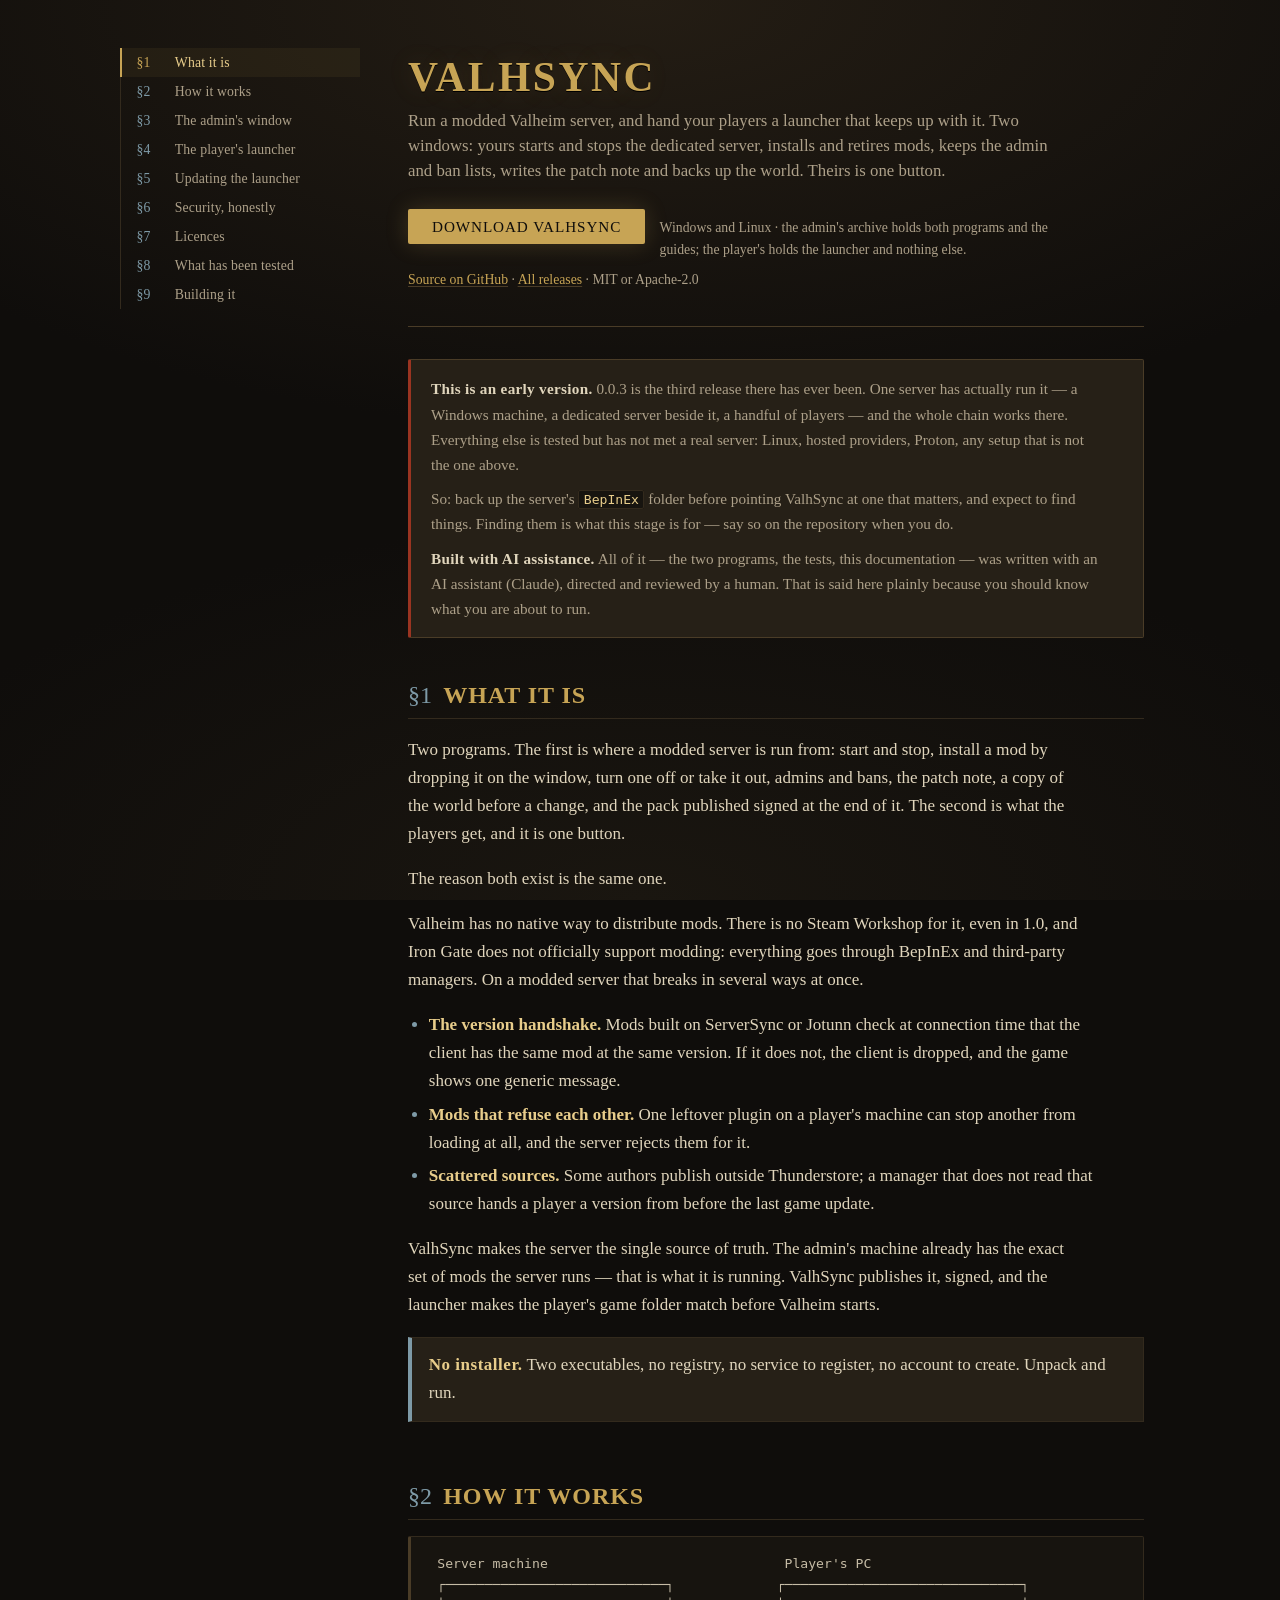
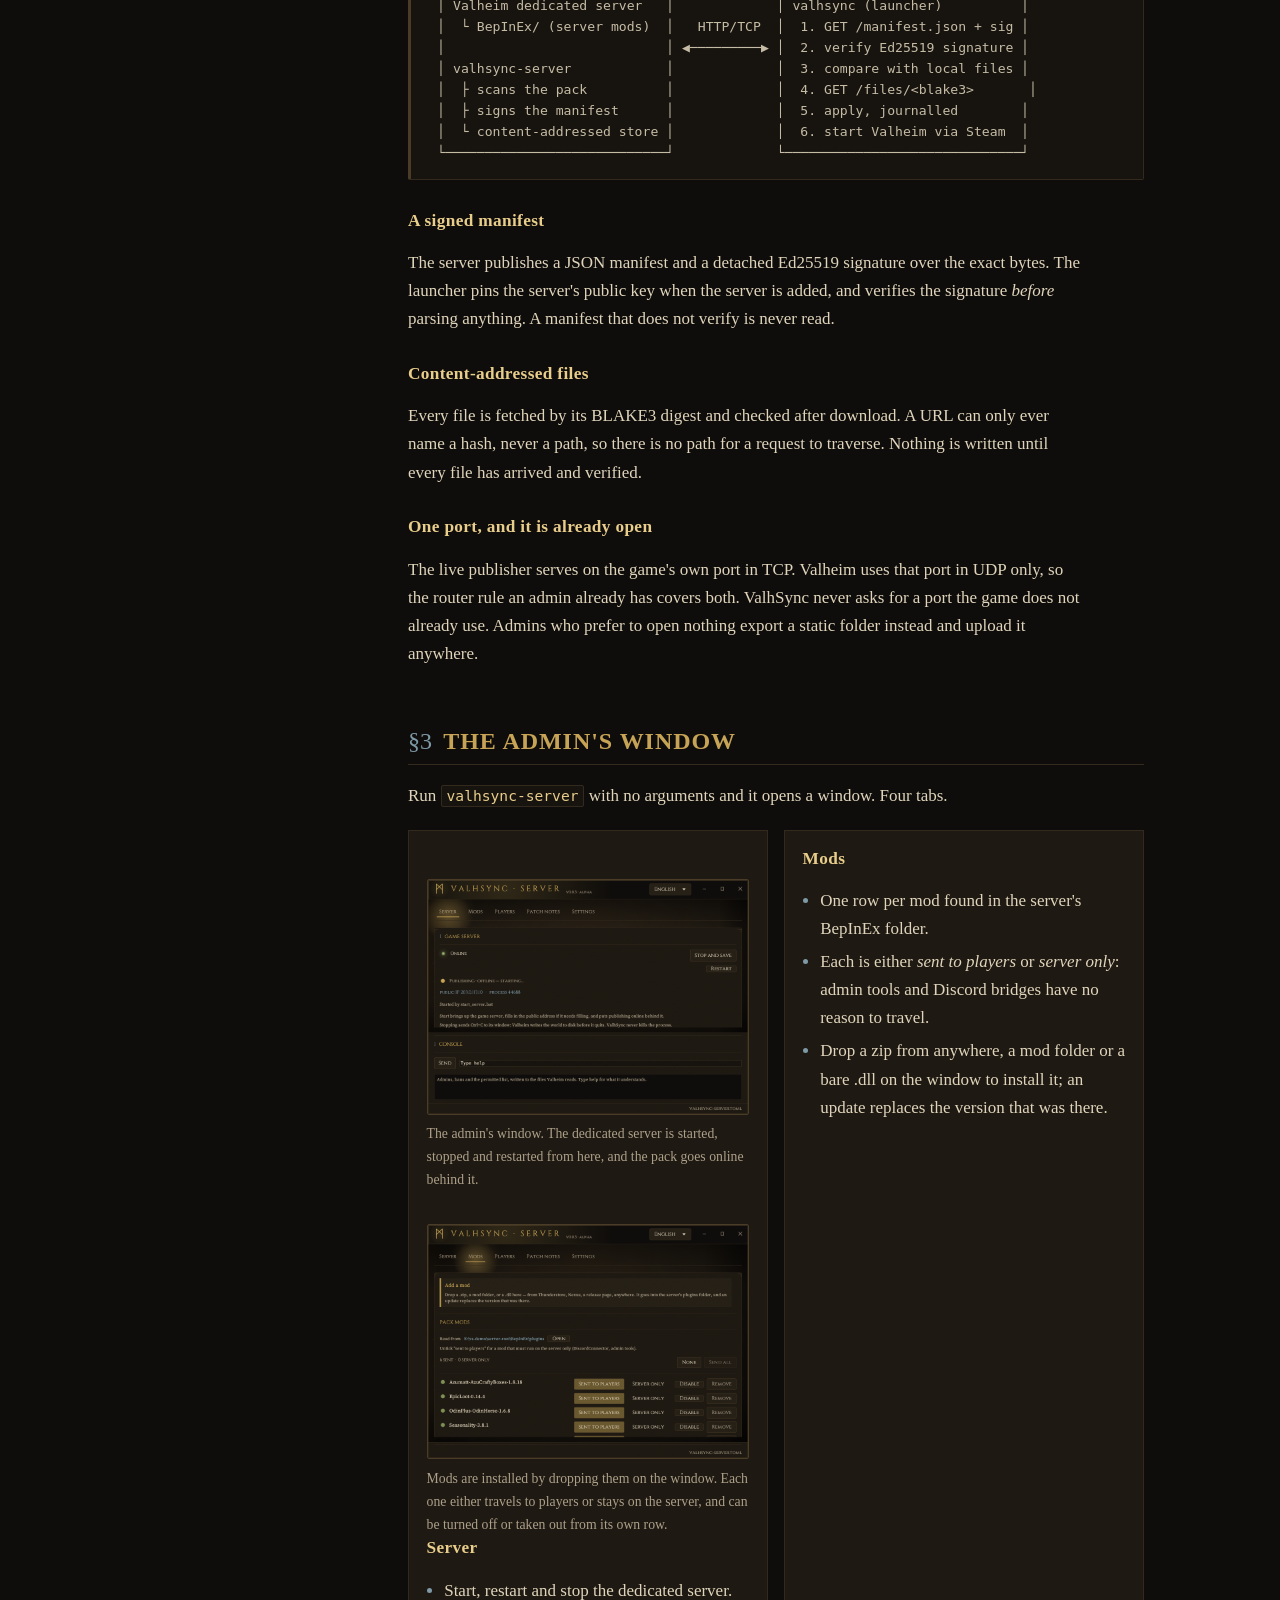
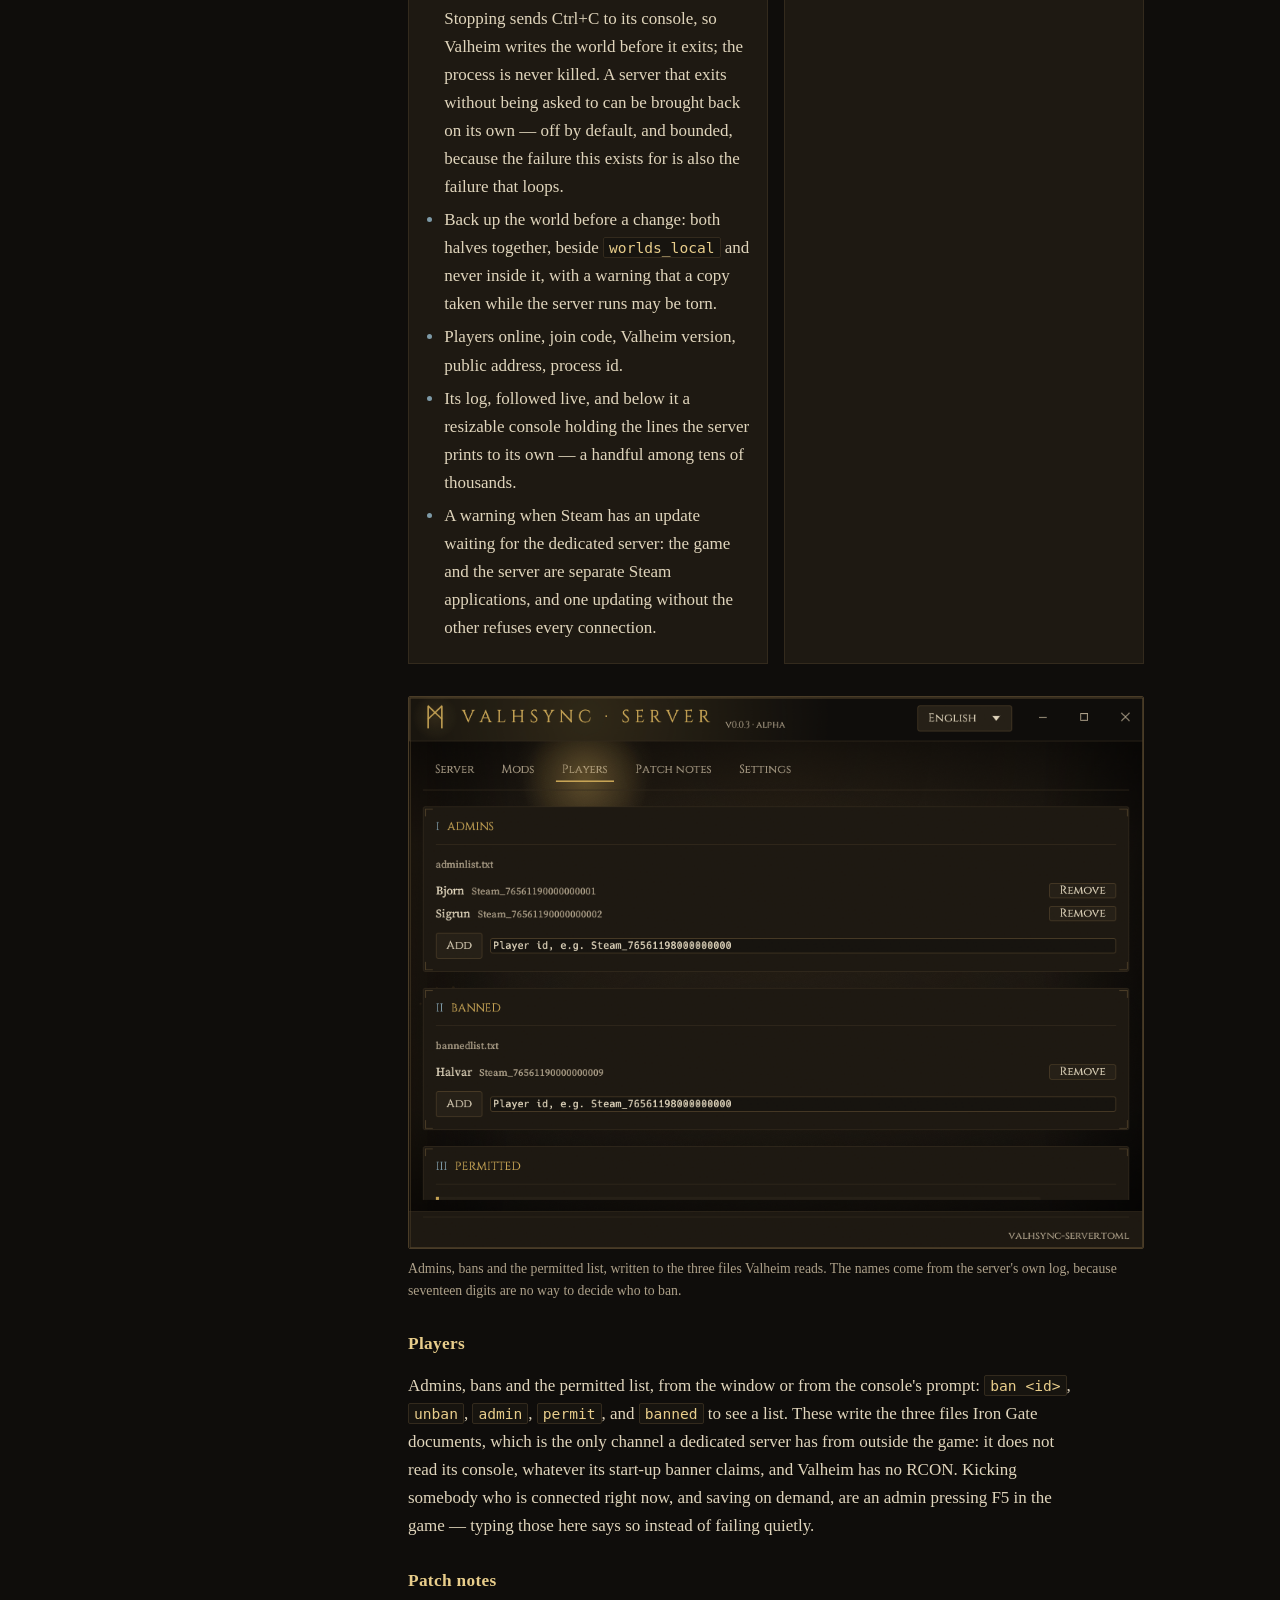
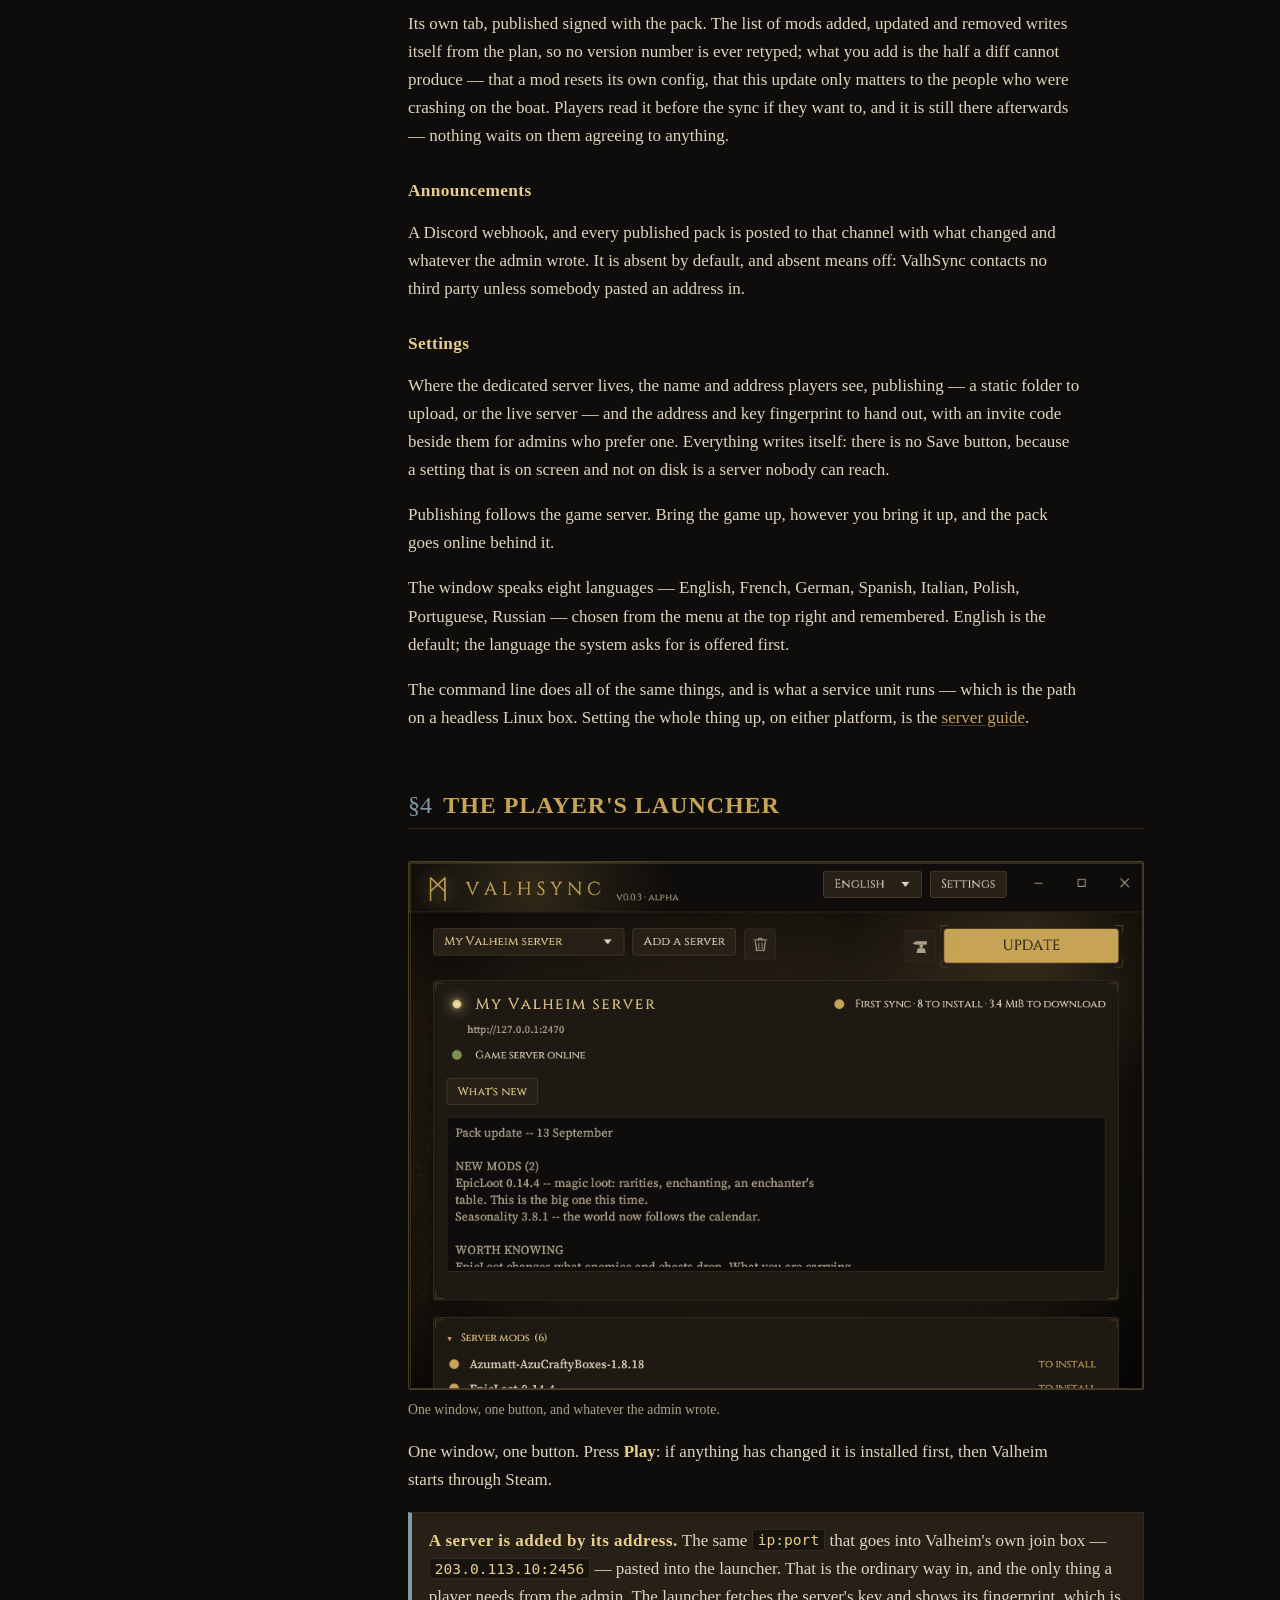
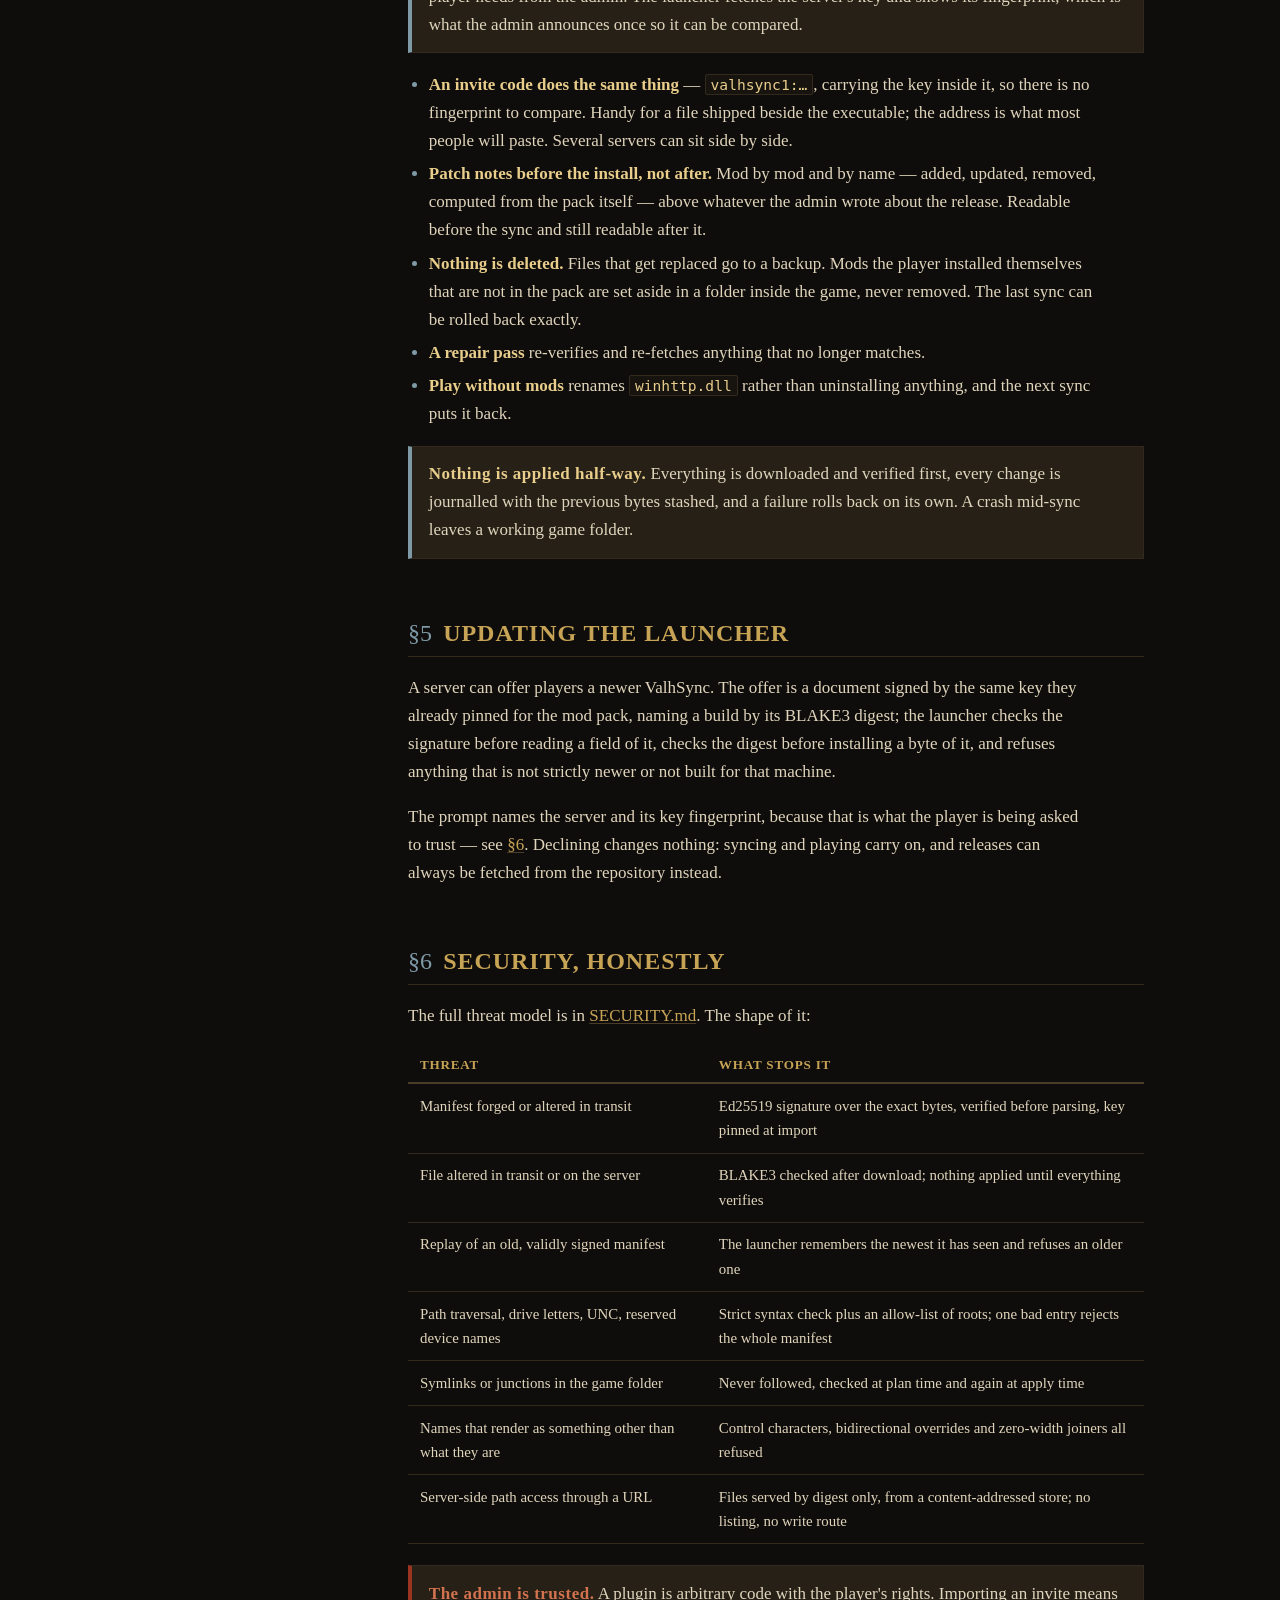
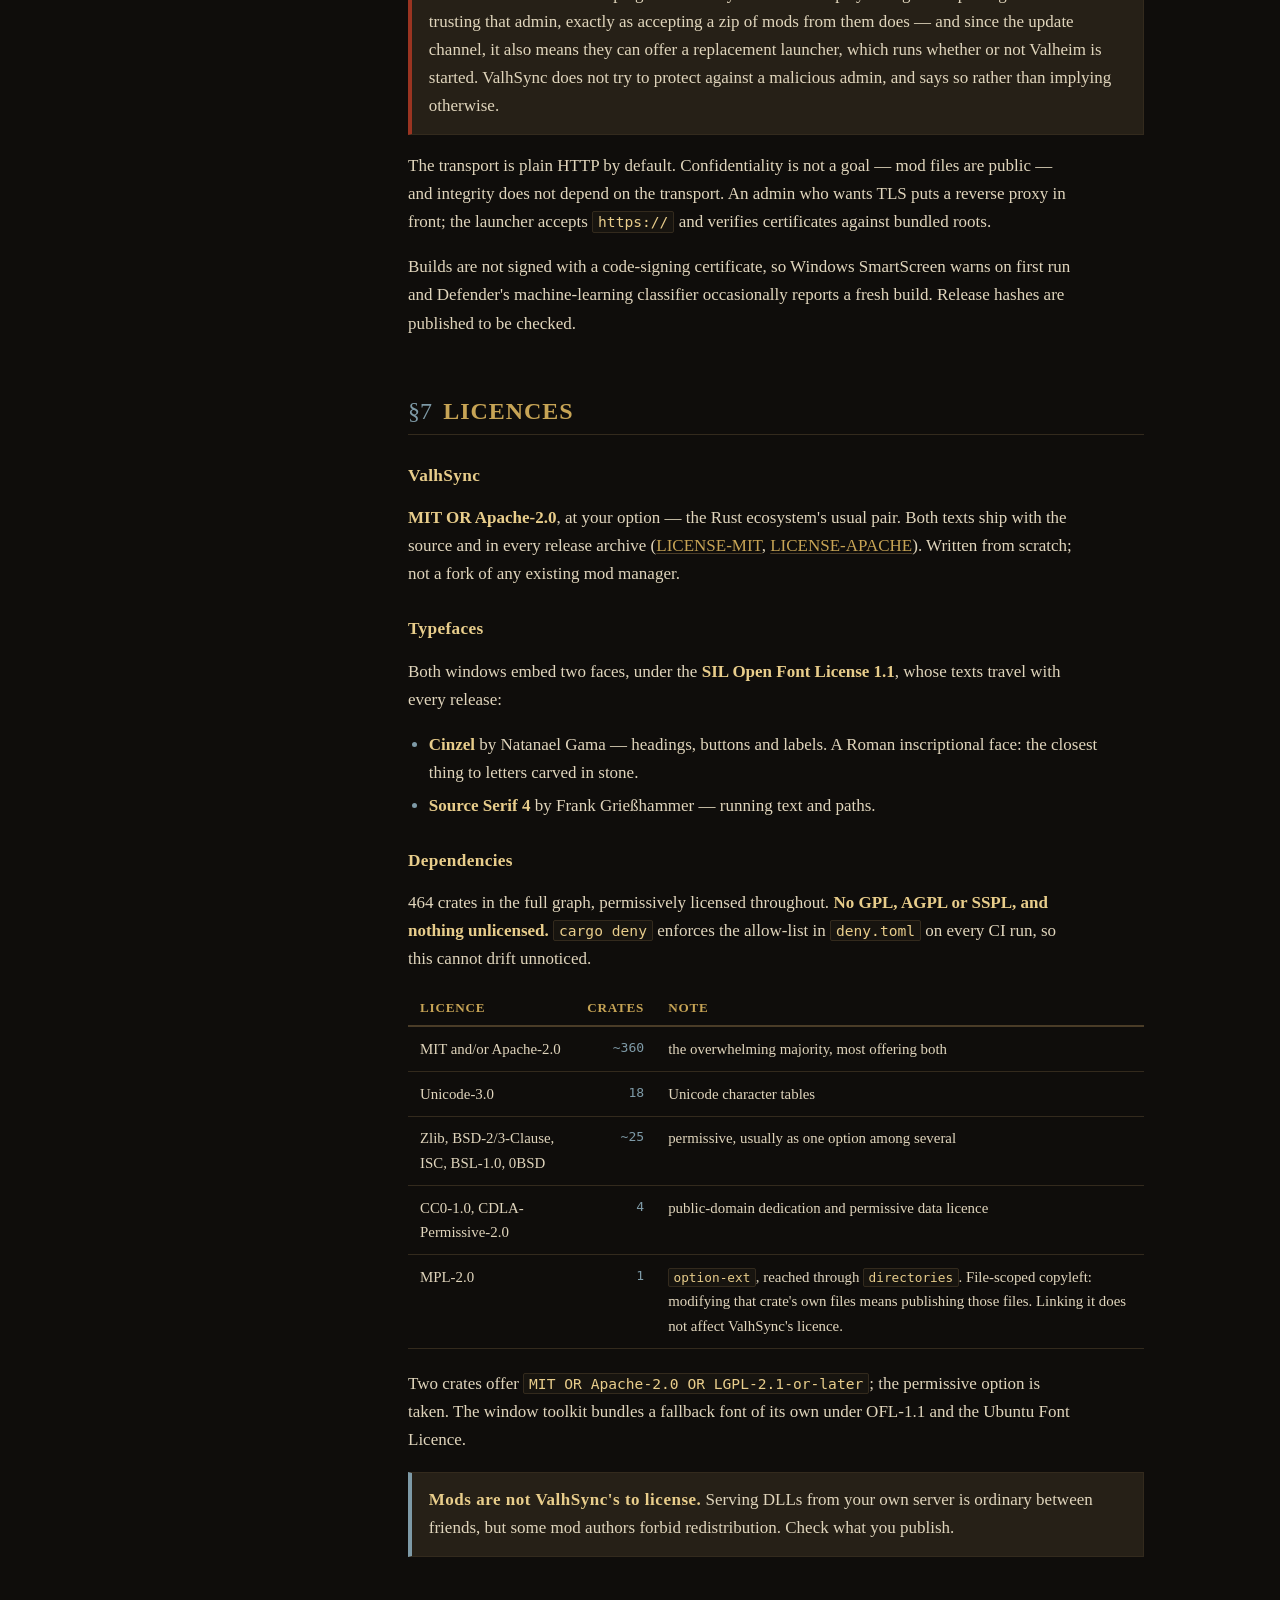
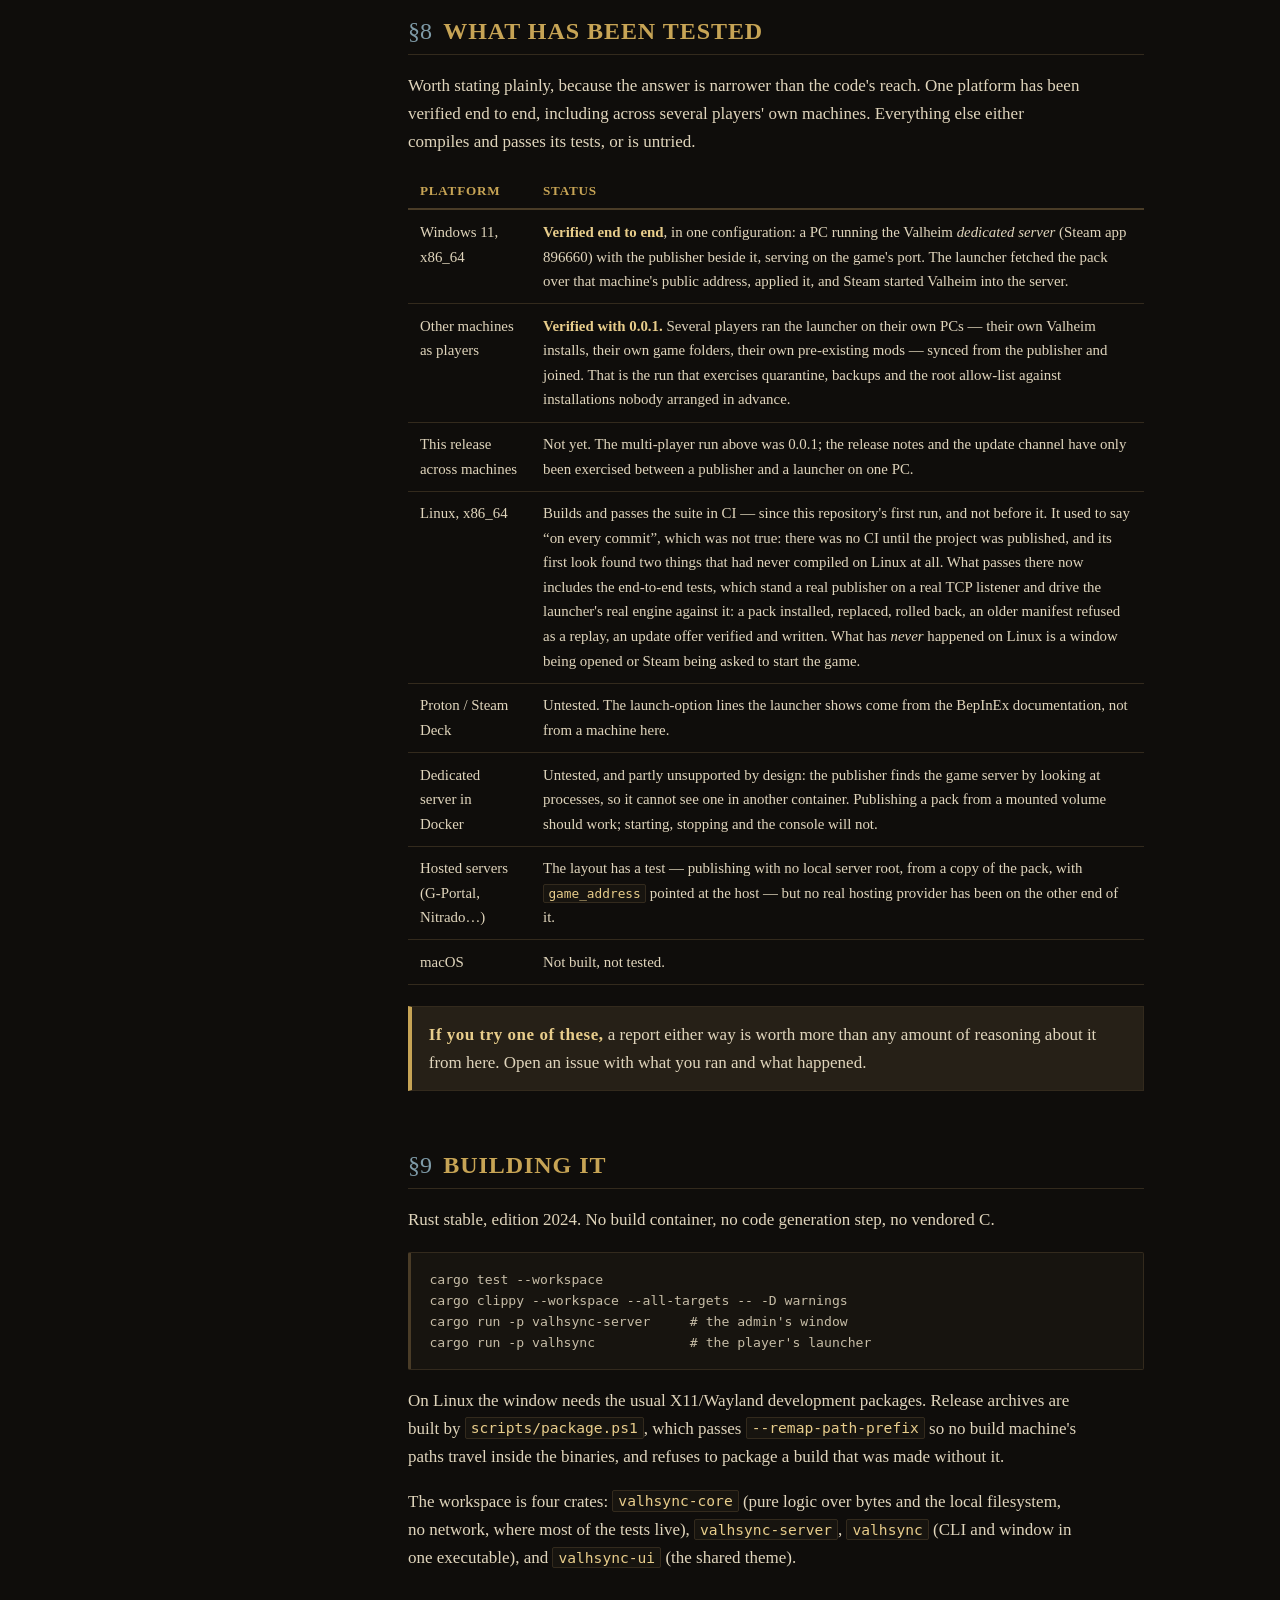
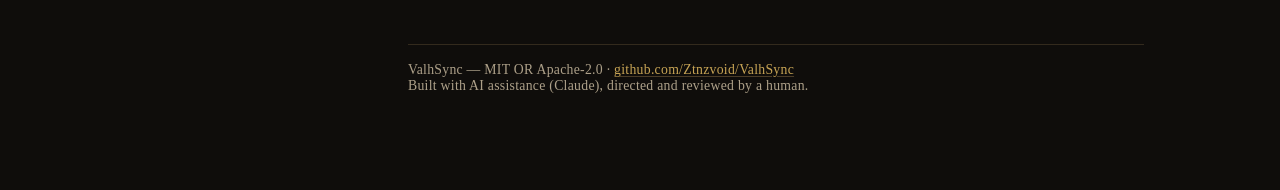
==== commit 70c9058c: "Pictures in both guides, and the guides describing the software as it is Neither guide had a screens" ====
--- a/docs/index.html
+++ b/docs/index.html
@@ -528,7 +528,12 @@
   <h3>Server</h3>
       <ul>
         <li>Start, restart and stop the dedicated server. Stopping sends Ctrl+C to its console,
-        so Valheim writes the world before it exits; the process is never killed.</li>
+        so Valheim writes the world before it exits; the process is never killed. A server that
+        exits without being asked to can be brought back on its own — off by default, and
+        bounded, because the failure this exists for is also the failure that loops.</li>
+        <li>Back up the world before a change: both halves together, beside
+        <code>worlds_local</code> and never inside it, with a warning that a copy taken while
+        the server runs may be torn.</li>
         <li>Players online, join code, Valheim version, public address, process id.</li>
         <li>Its log, followed live, and below it a resizable console holding the lines the
         server prints to its own — a handful among tens of thousands.</li>
@@ -568,8 +573,13 @@
   <p>Its own tab, published signed with the pack. The list of mods added, updated and removed
   writes itself from the plan, so no version number is ever retyped; what you add is the half a
   diff cannot produce — that a mod resets its own config, that this update only matters to the
-  people who were crashing on the boat. Players read it before they agree to install, and keep
-  it afterwards.</p>
+  people who were crashing on the boat. Players read it before the sync if they want to, and it
+  is still there afterwards — nothing waits on them agreeing to anything.</p>
+  <h3>Announcements</h3>
+  <p>A Discord webhook, and every published pack is posted to that channel with what changed and
+  whatever the admin wrote. It is absent by default, and absent means off: ValhSync contacts no
+  third party unless somebody pasted an address in.</p>
+
   <h3>Settings</h3>
   <p>Where the dedicated server lives, the name and address players see, publishing — a static
   folder to upload, or the live server — and the address and key fingerprint to hand out, with
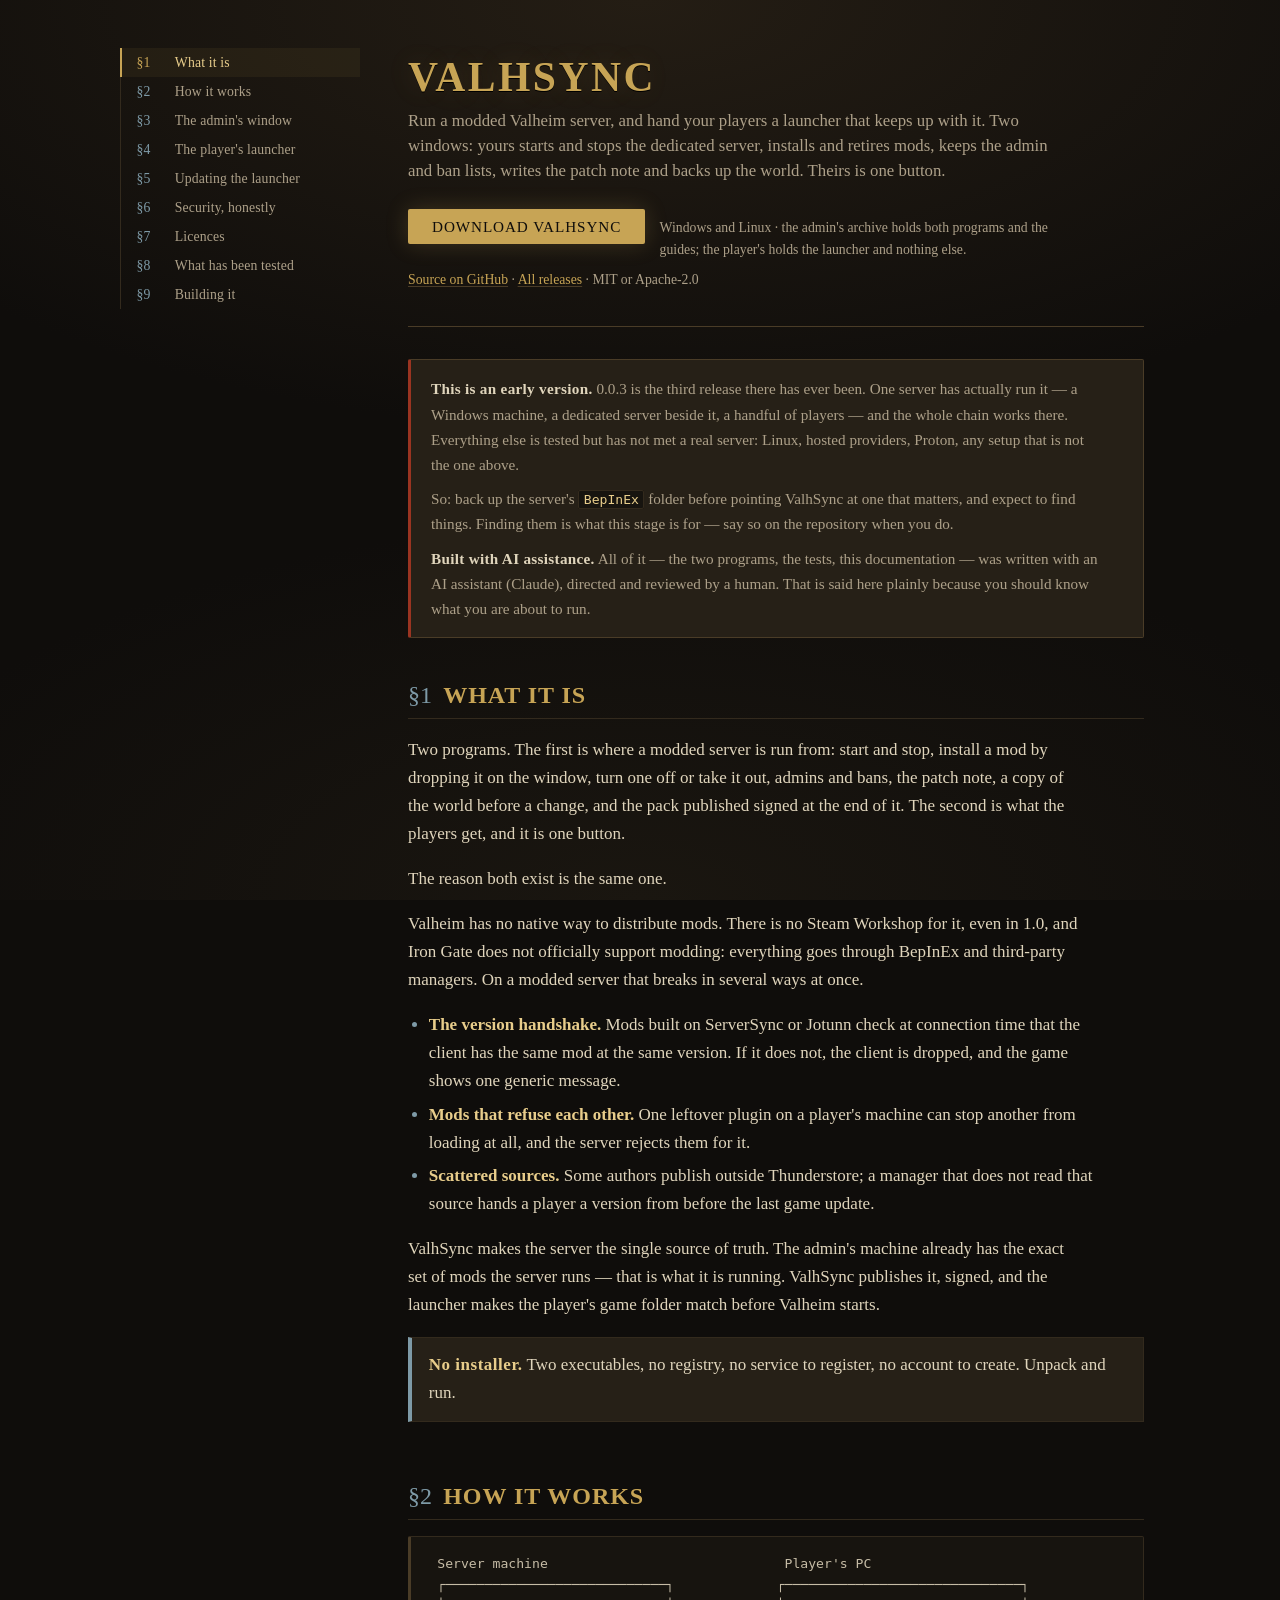
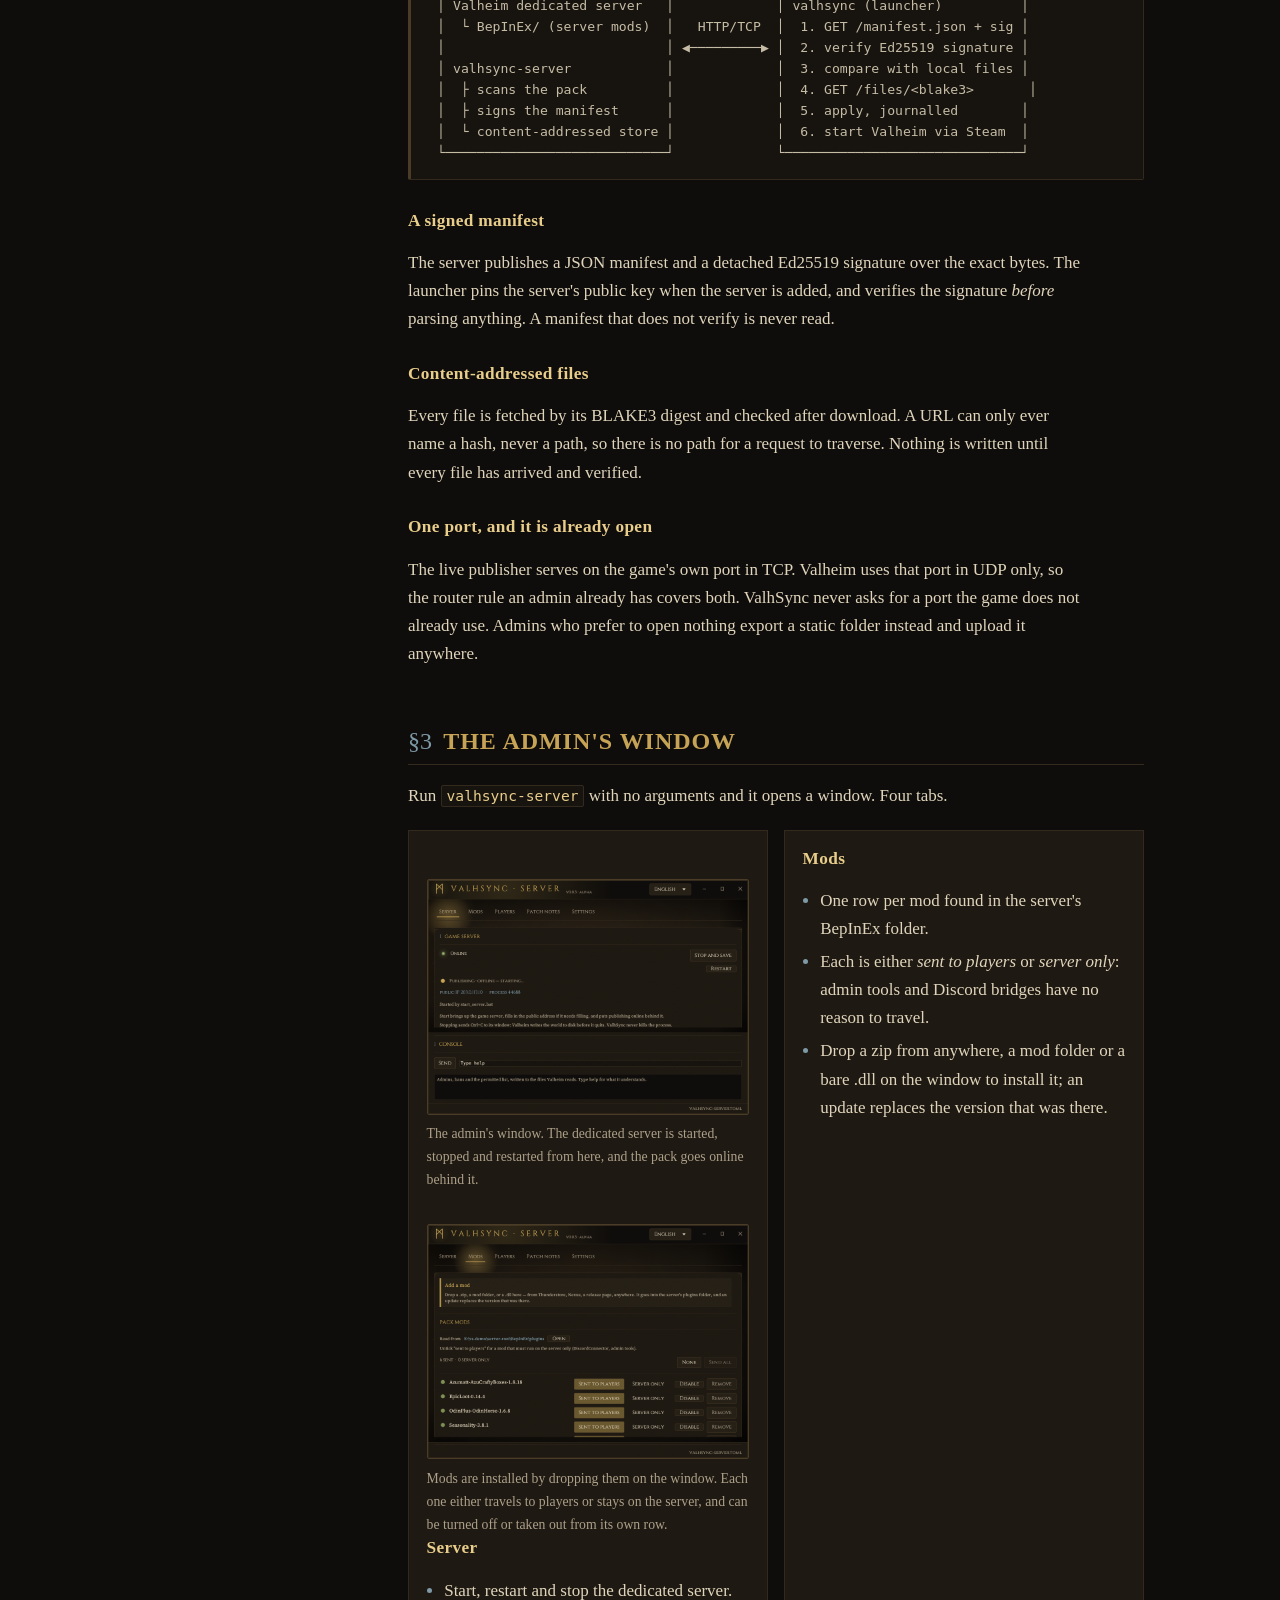
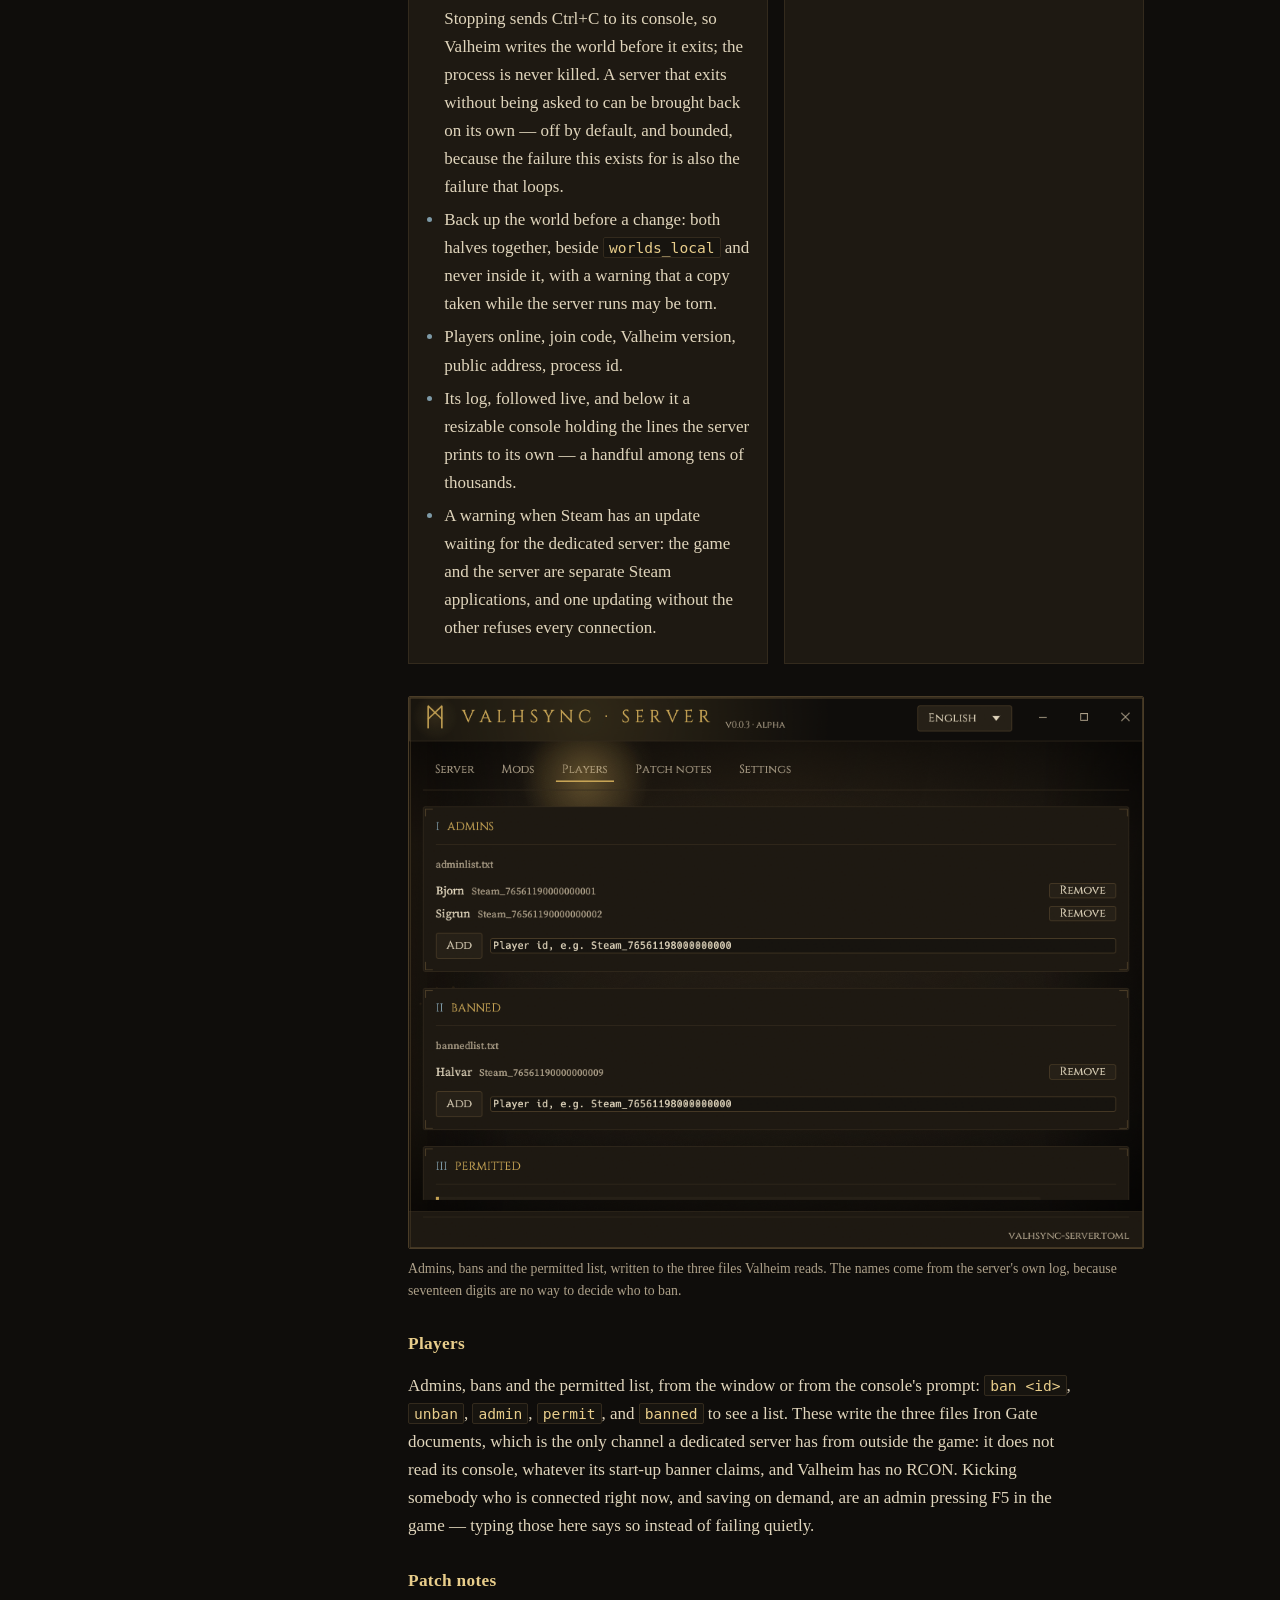
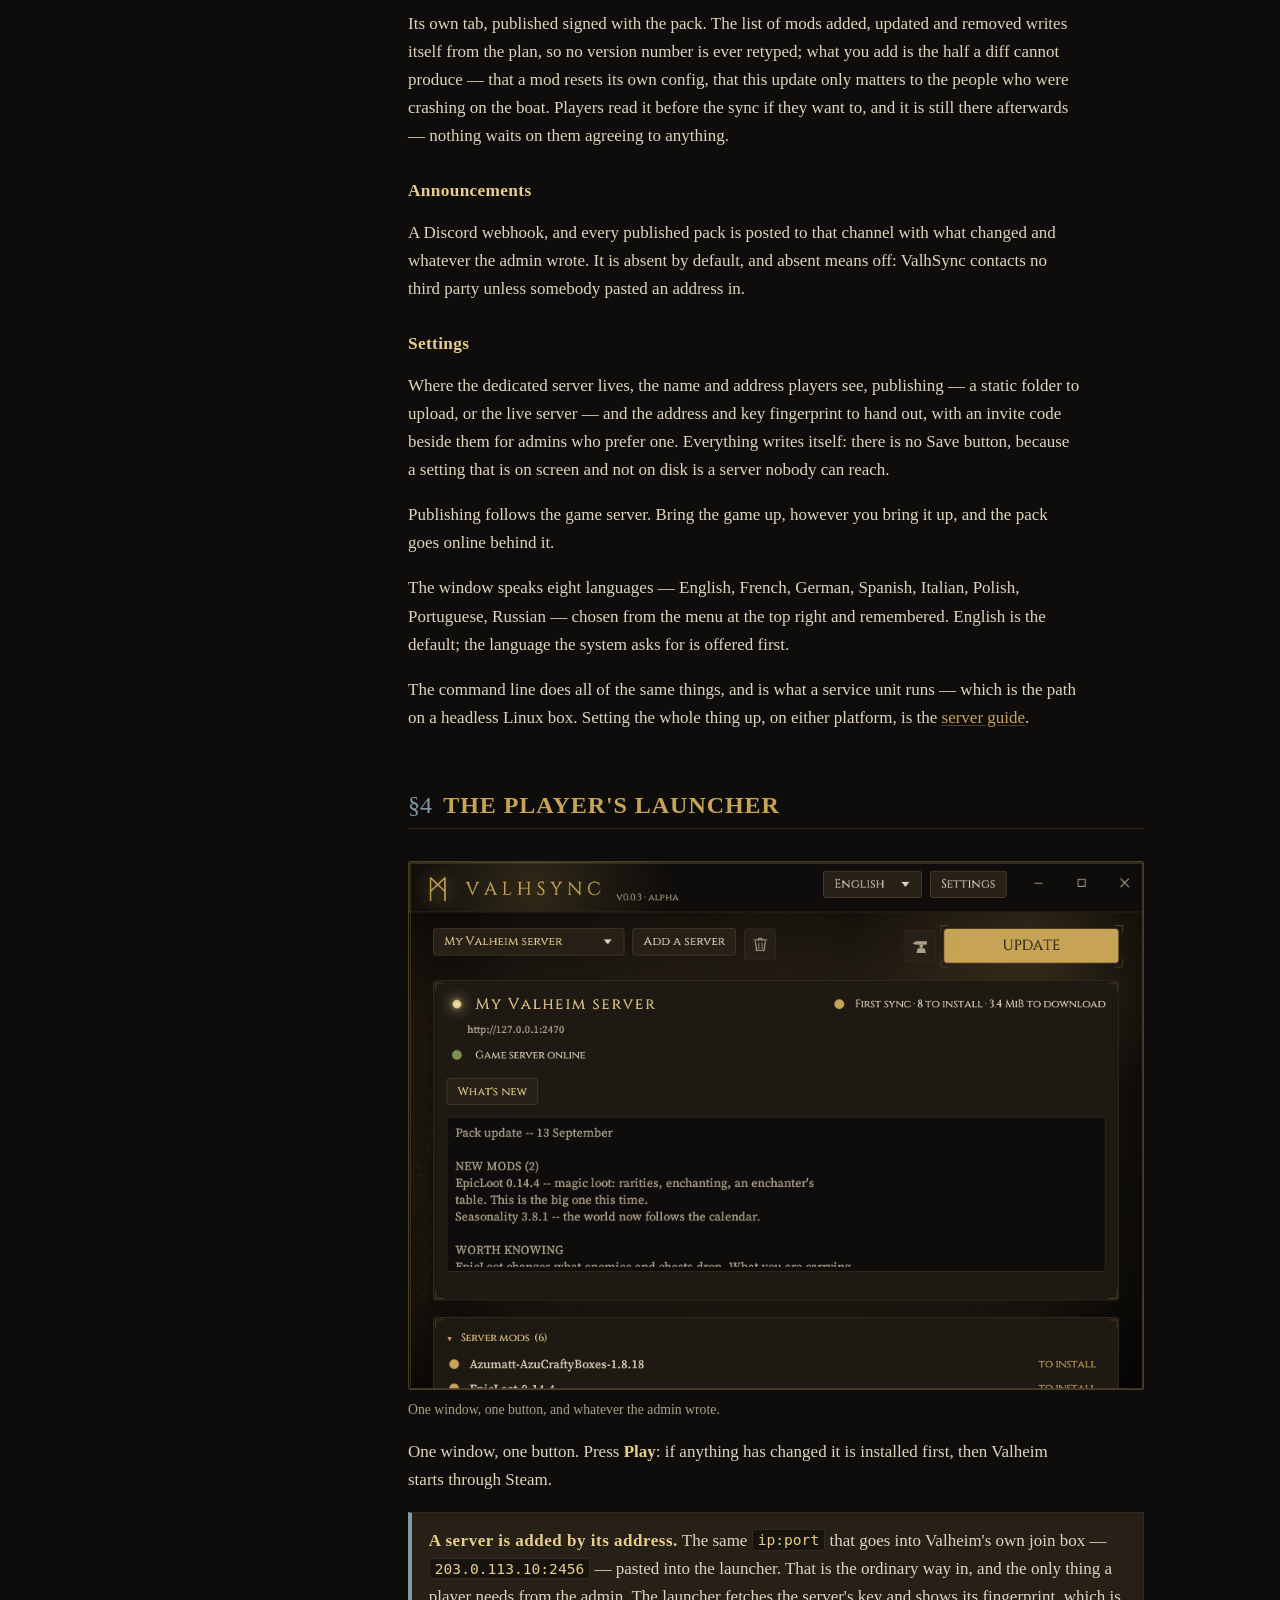
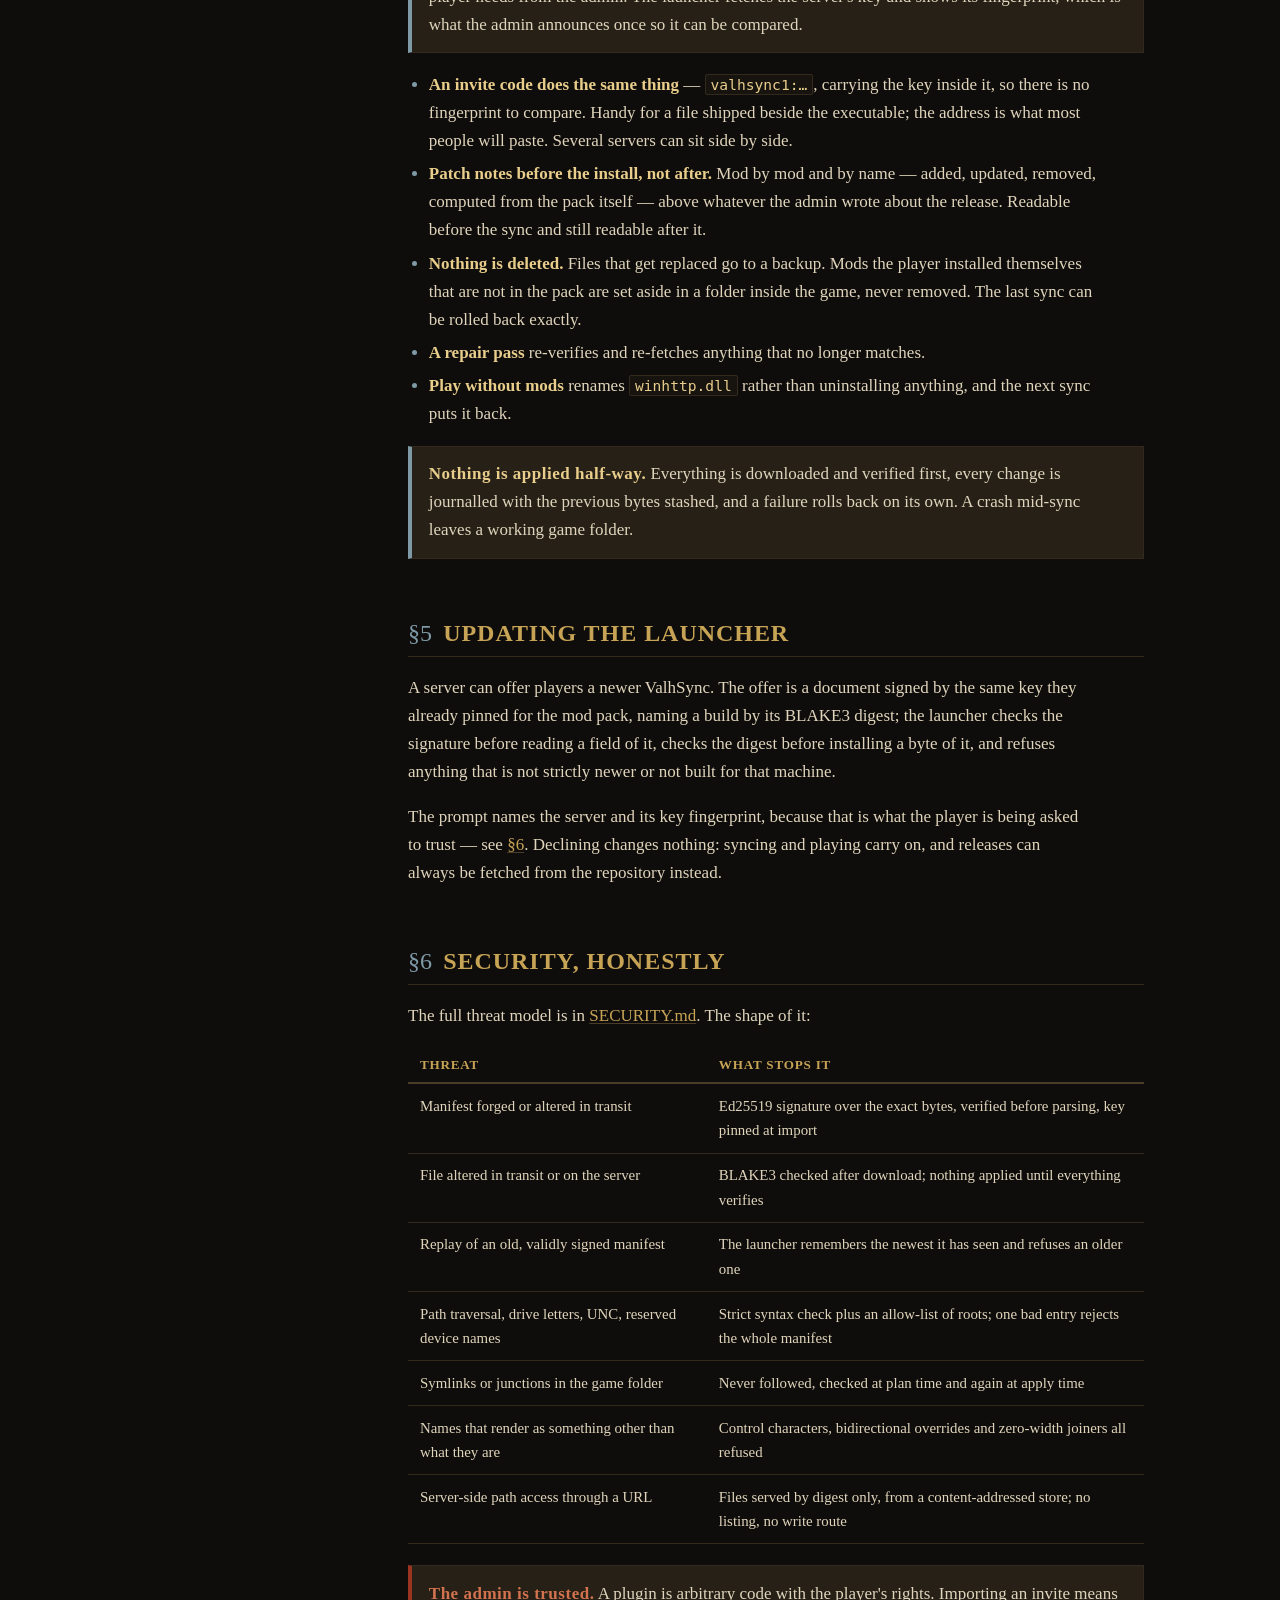
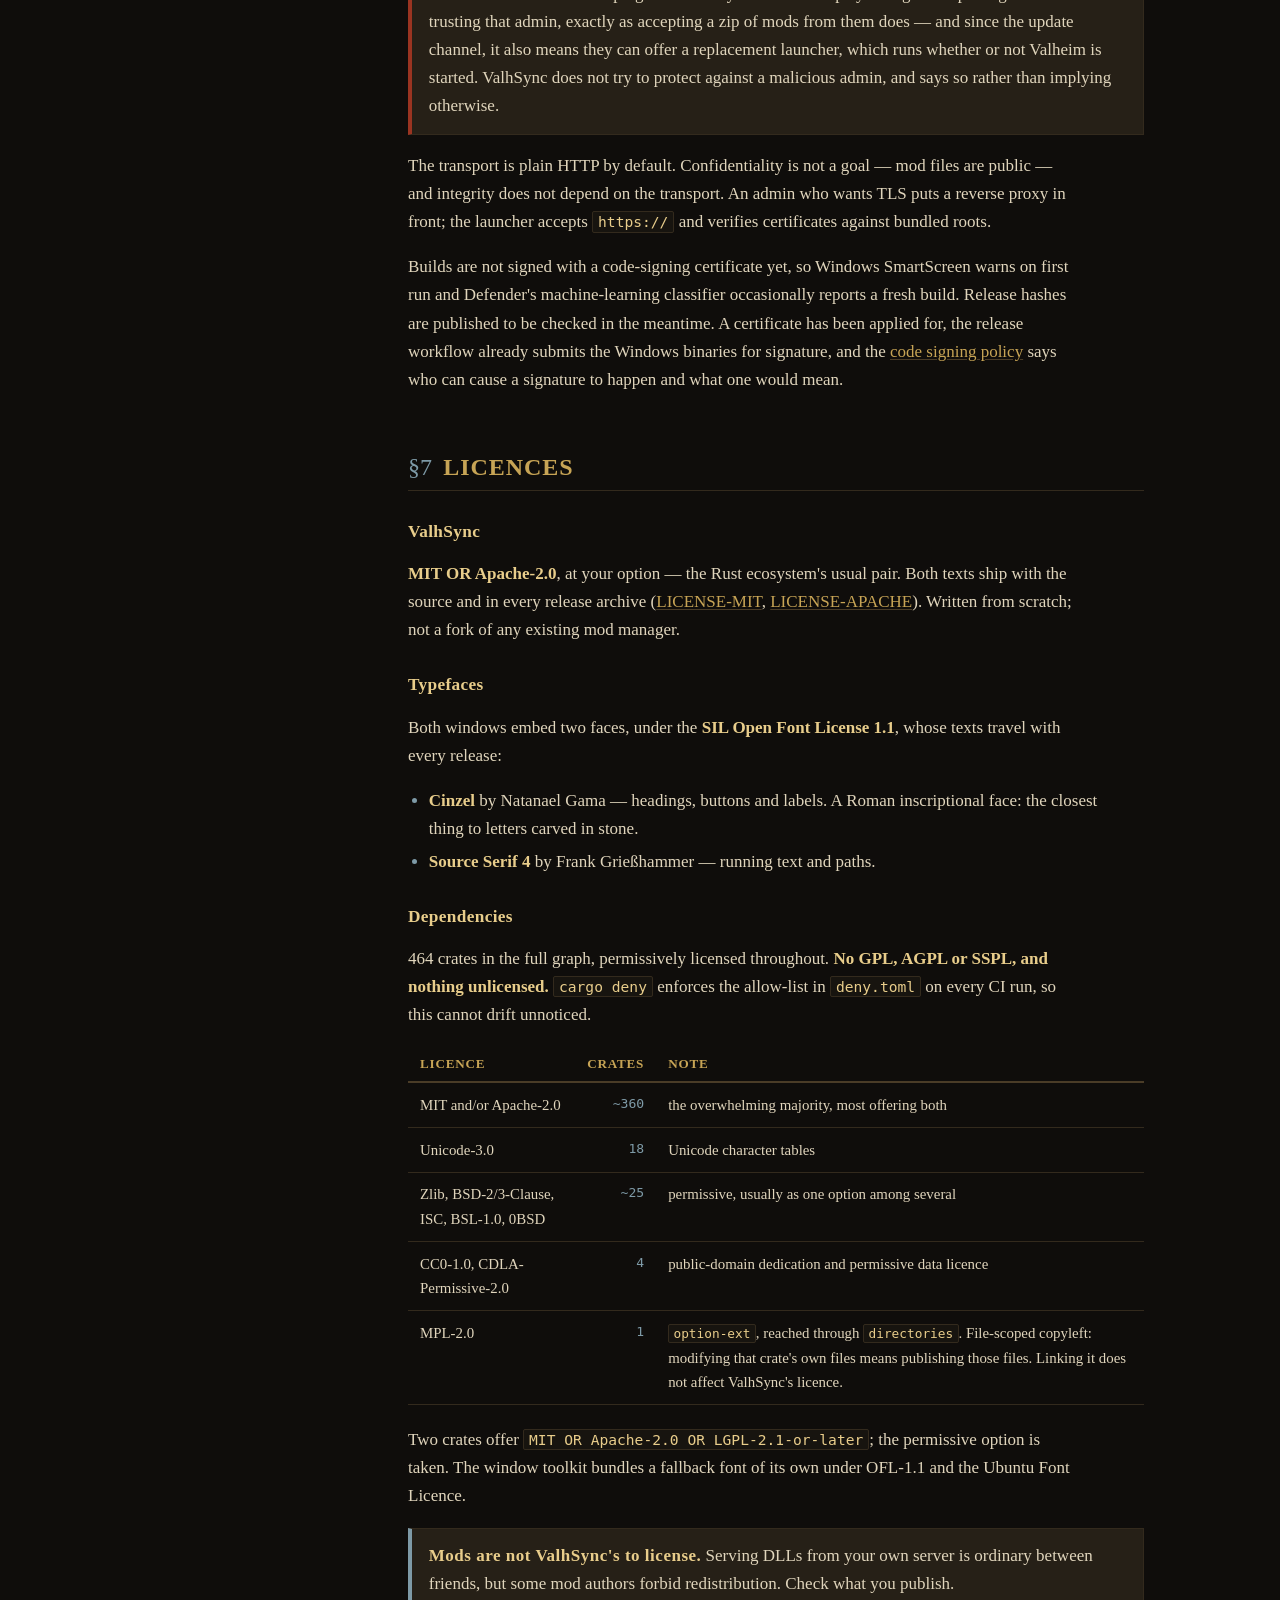
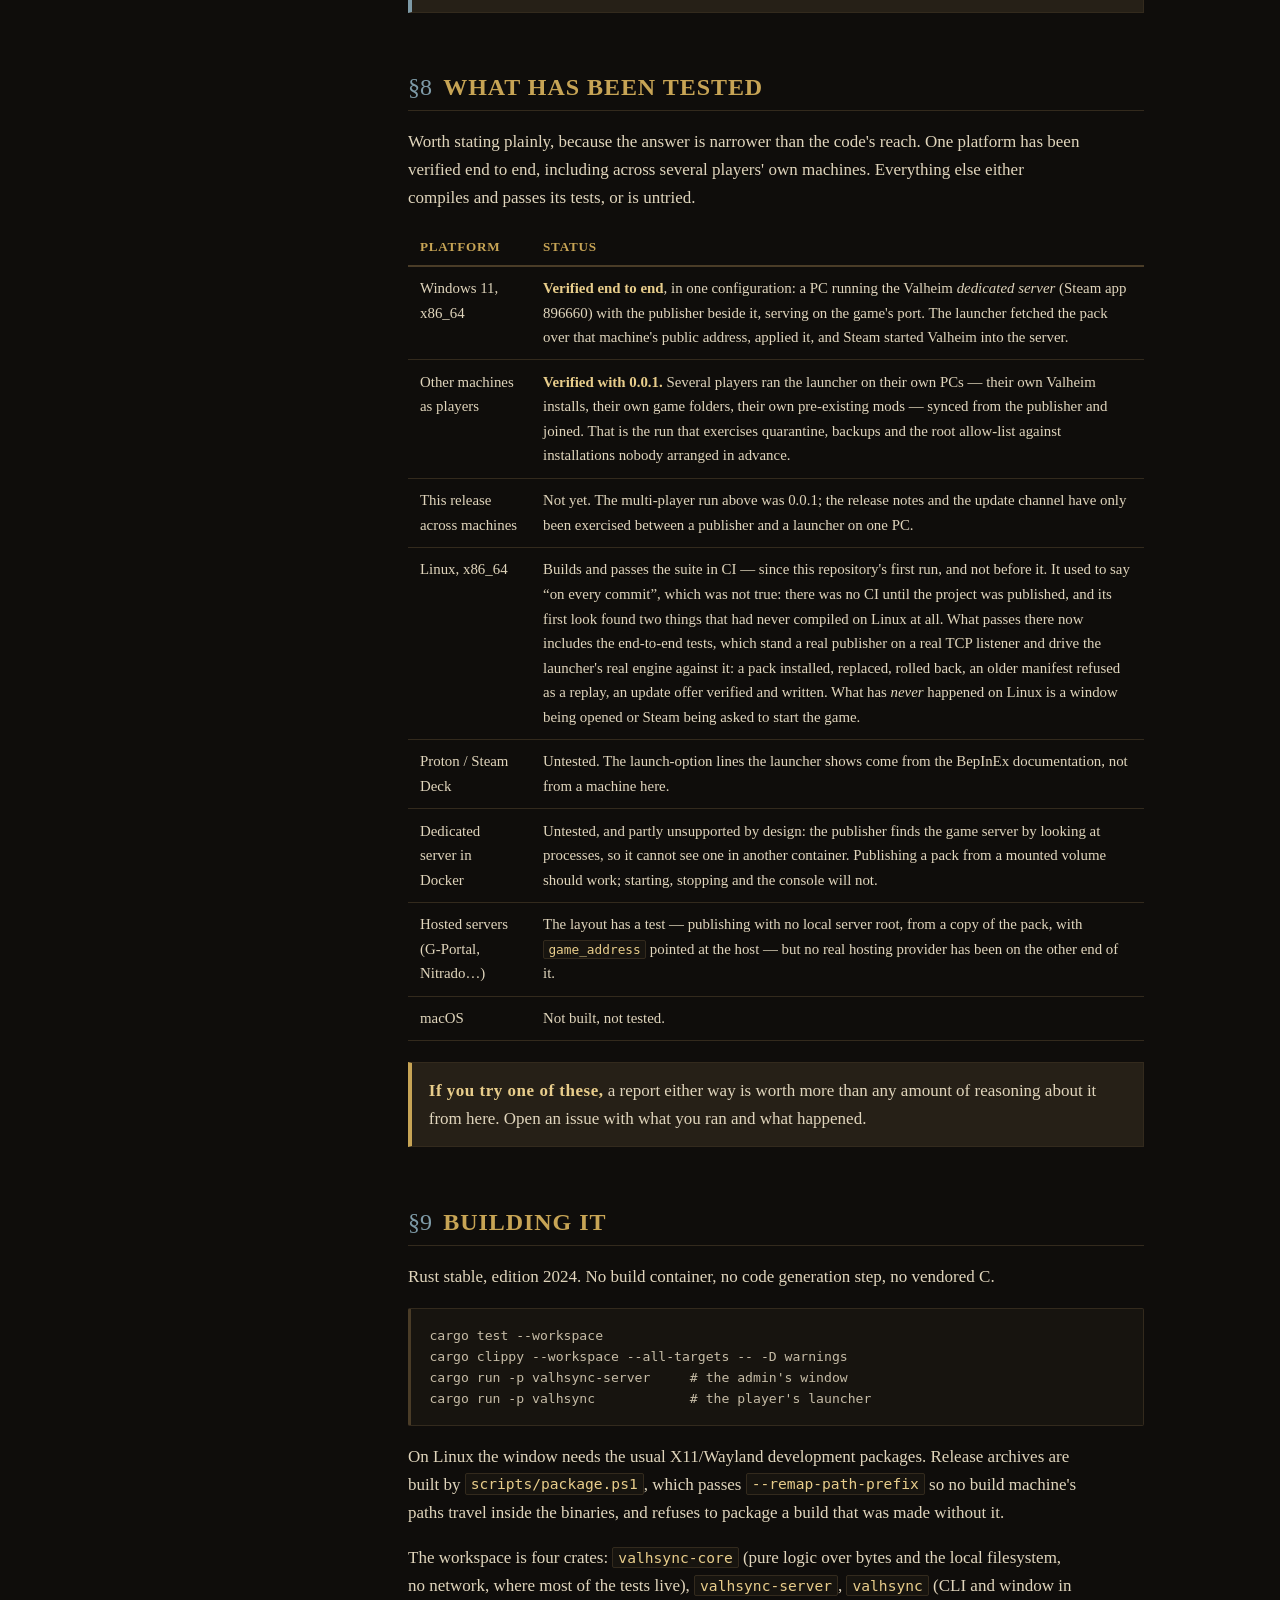
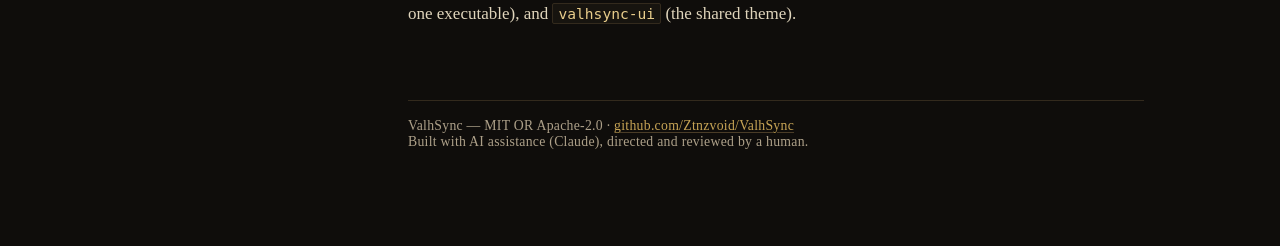
==== commit c0c8c3fb: "Everything a certificate needs, waiting for the certificate The release workflow now submits the two" ====
--- a/docs/index.html
+++ b/docs/index.html
@@ -674,9 +674,12 @@
   public — and integrity does not depend on the transport. An admin who wants TLS puts a reverse
   proxy in front; the launcher accepts <code>https://</code> and verifies certificates against
   bundled roots.</p>
-  <p>Builds are not signed with a code-signing certificate, so Windows SmartScreen warns on first
-  run and Defender's machine-learning classifier occasionally reports a fresh build. Release
-  hashes are published to be checked.</p>
+  <p>Builds are not signed with a code-signing certificate yet, so Windows SmartScreen warns on
+  first run and Defender's machine-learning classifier occasionally reports a fresh build.
+  Release hashes are published to be checked in the meantime. A certificate has been applied
+  for, the release workflow already submits the Windows binaries for signature, and the
+  <a href="https://github.com/Ztnzvoid/ValhSync/blob/main/docs/code-signing-policy.md">code
+  signing policy</a> says who can cause a signature to happen and what one would mean.</p>
 </section>
 
 <section id="s7">
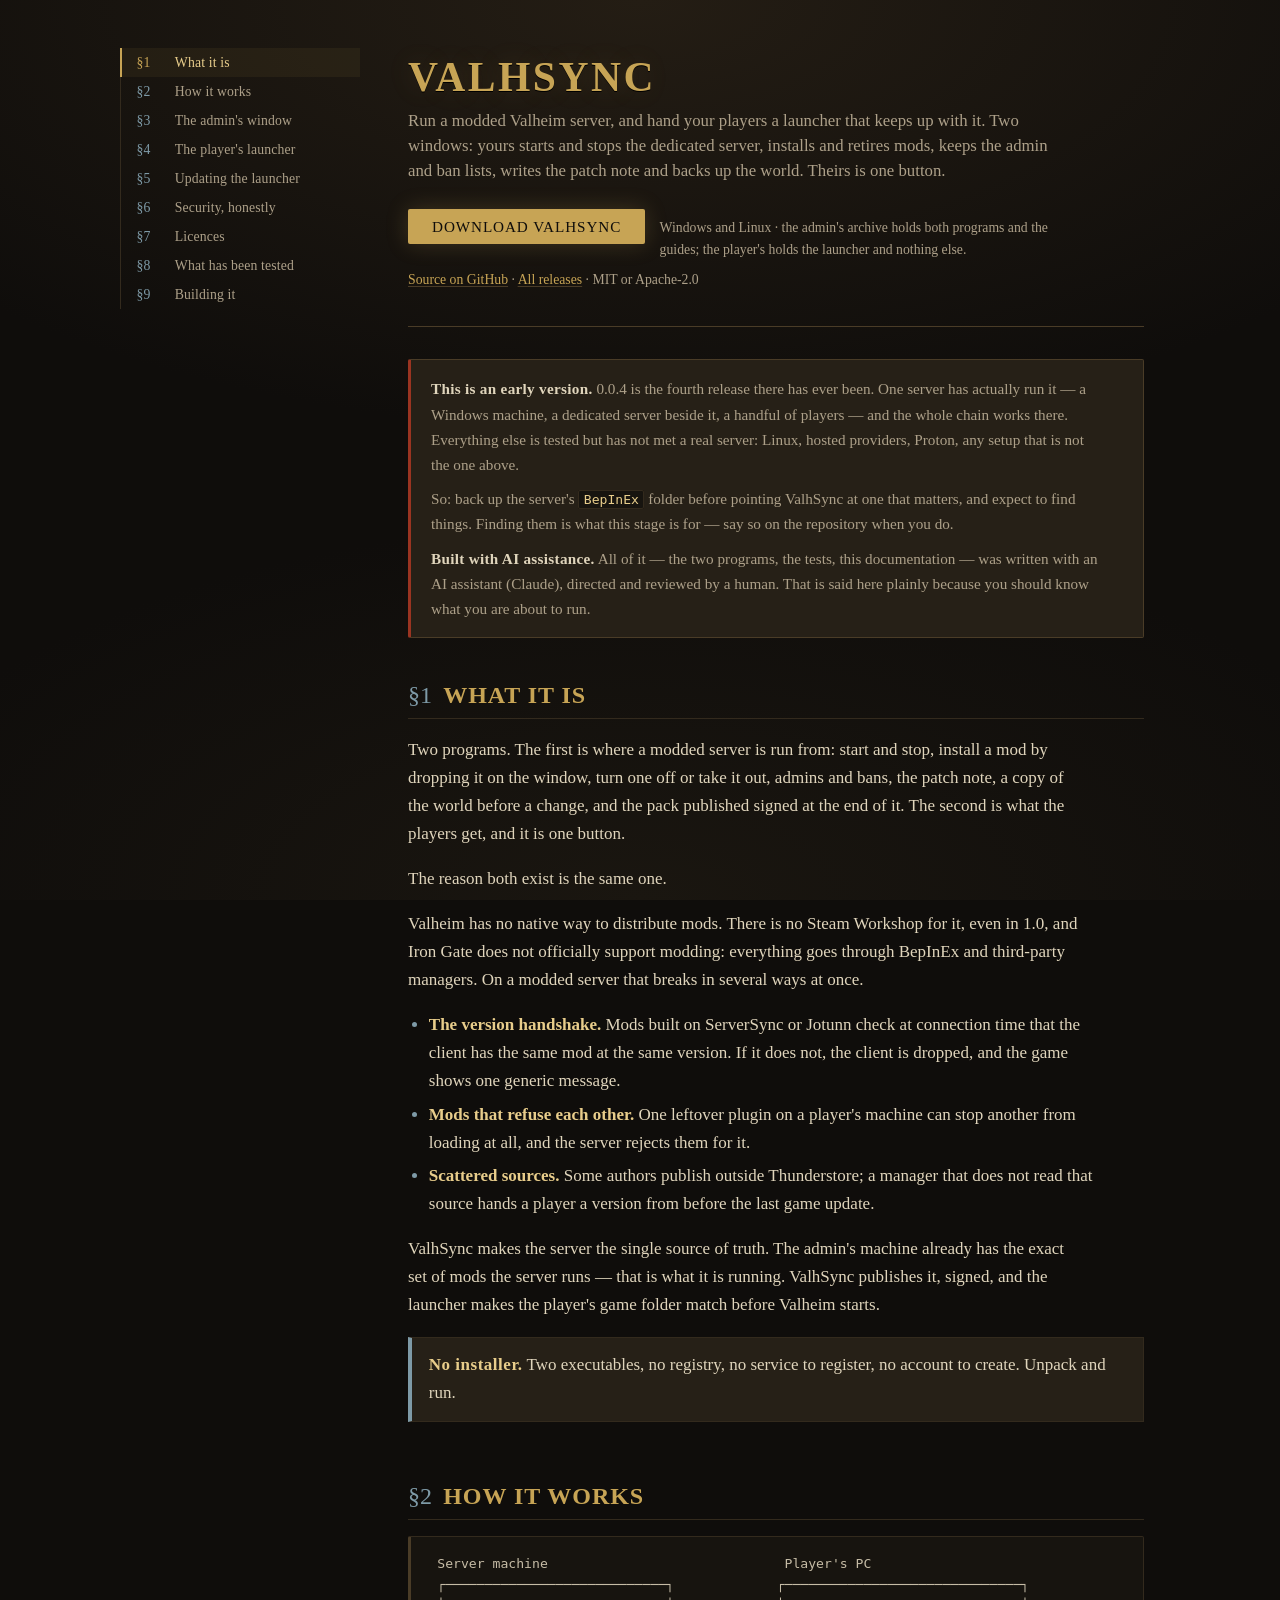
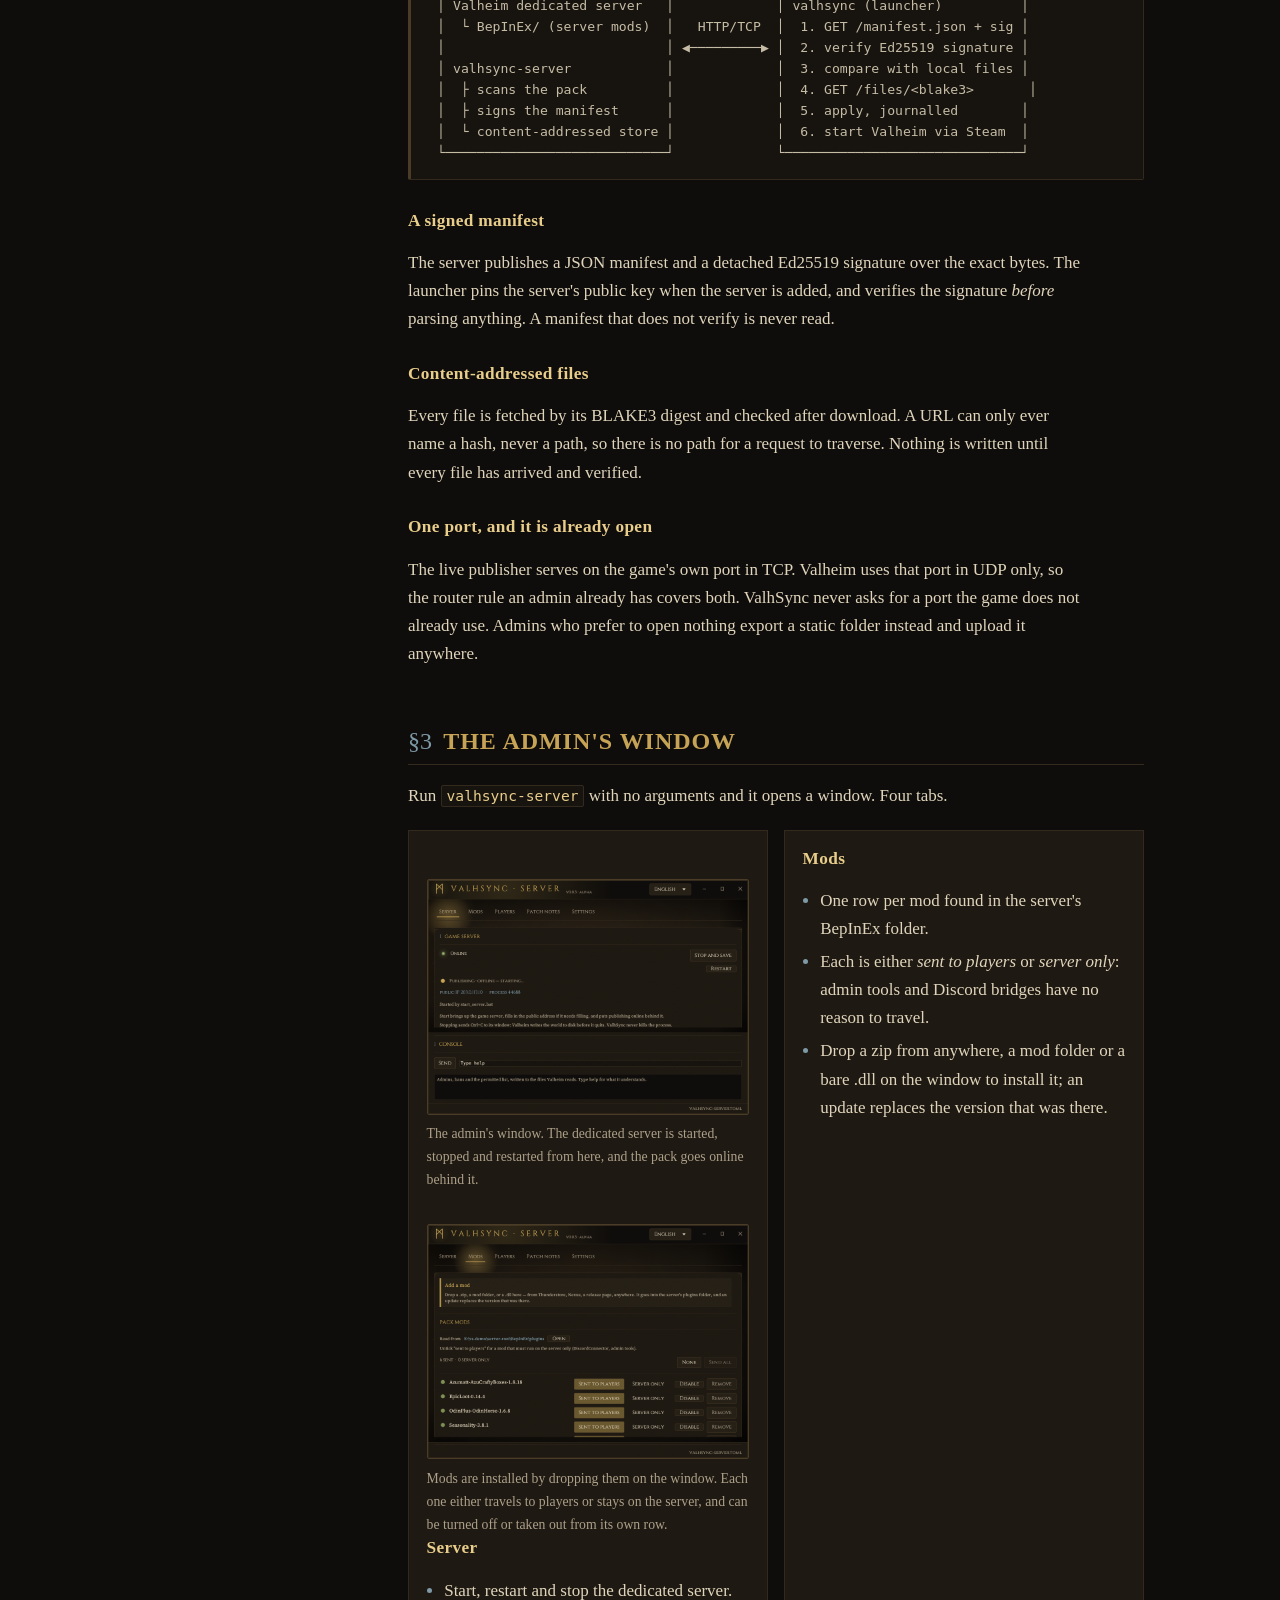
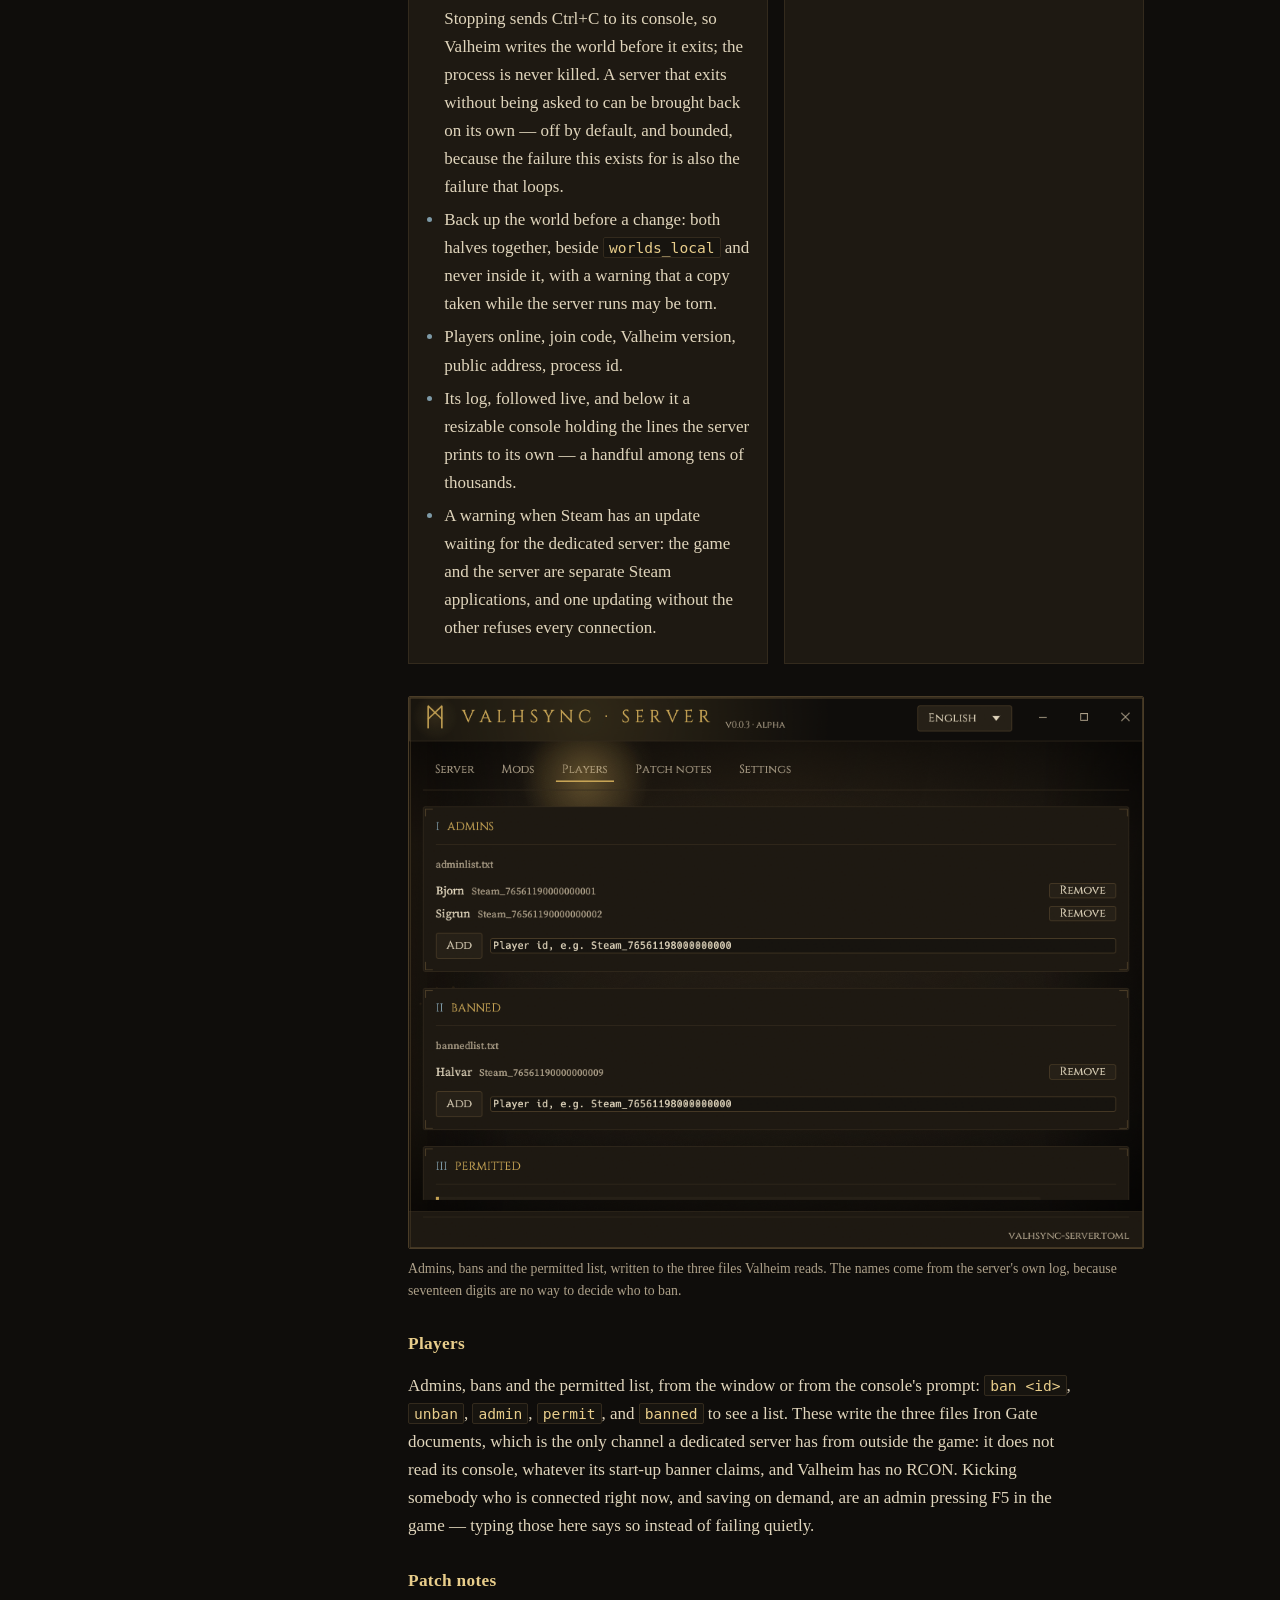
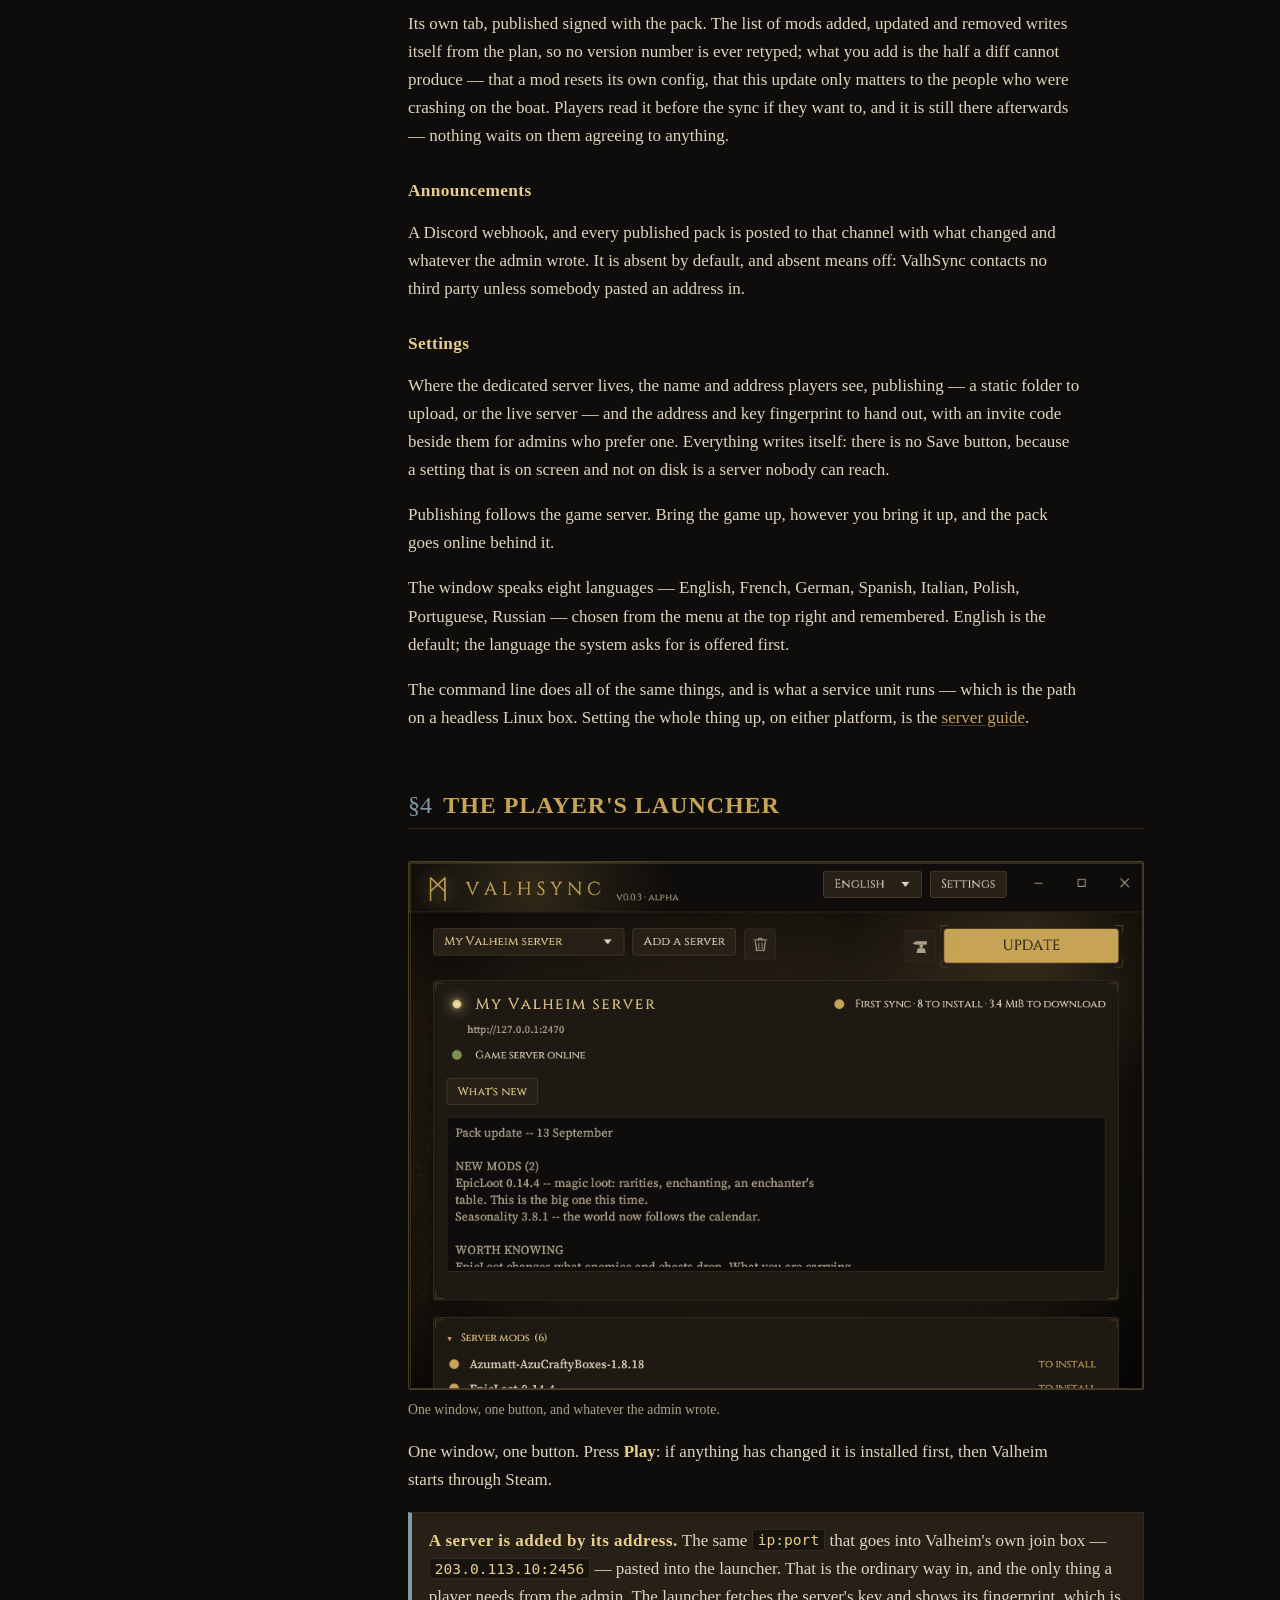
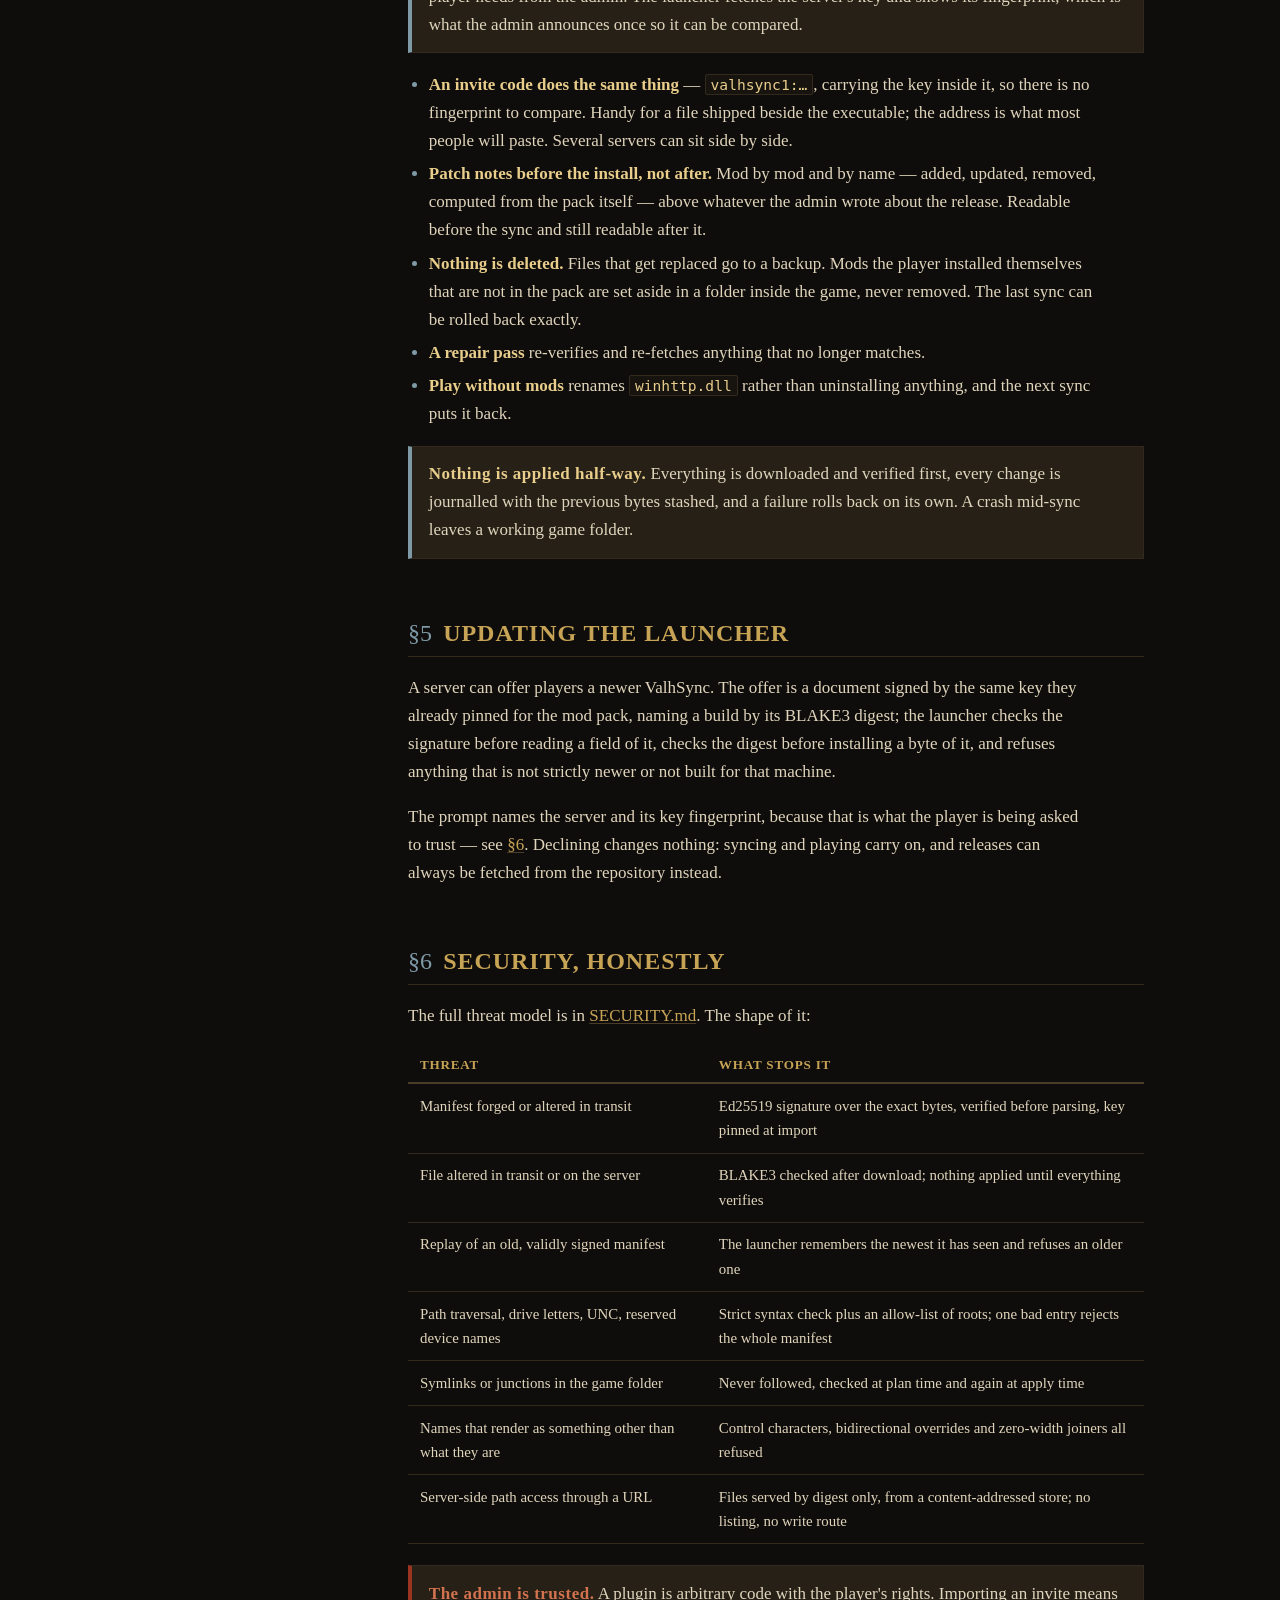
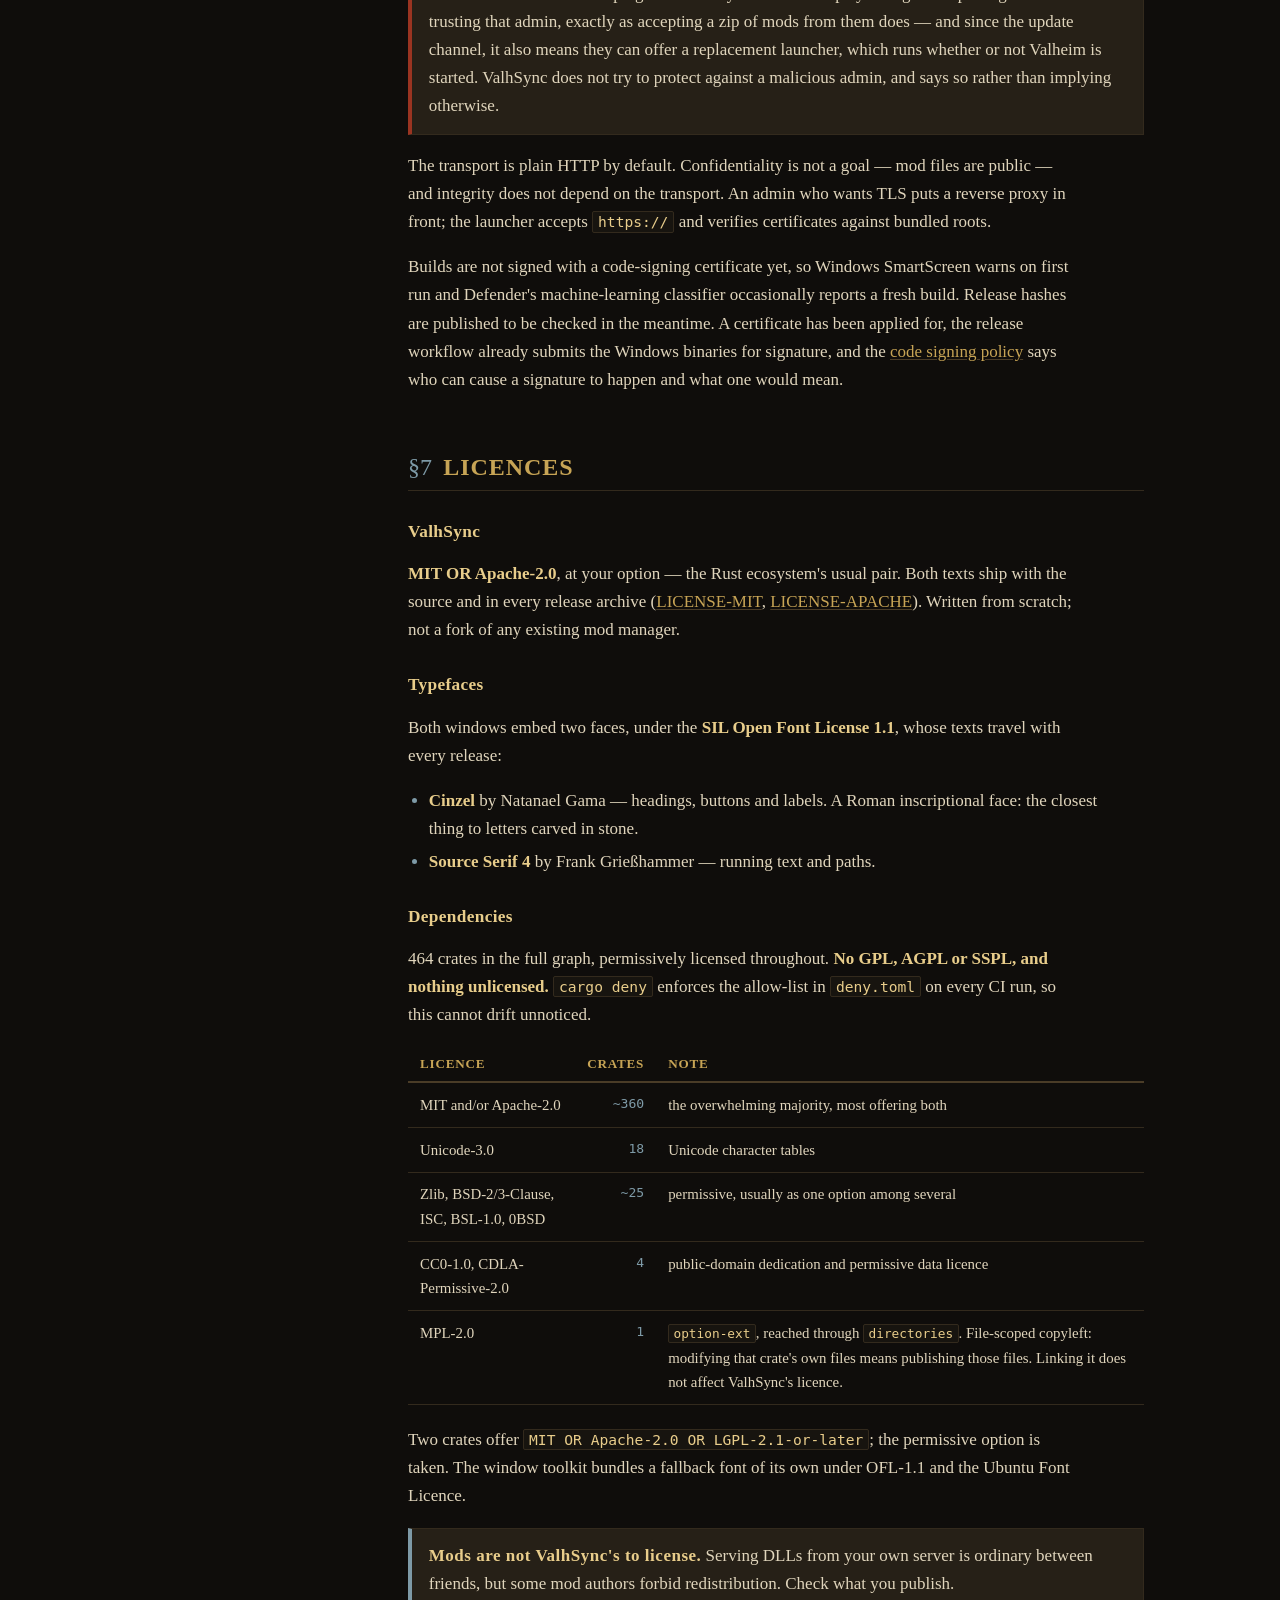
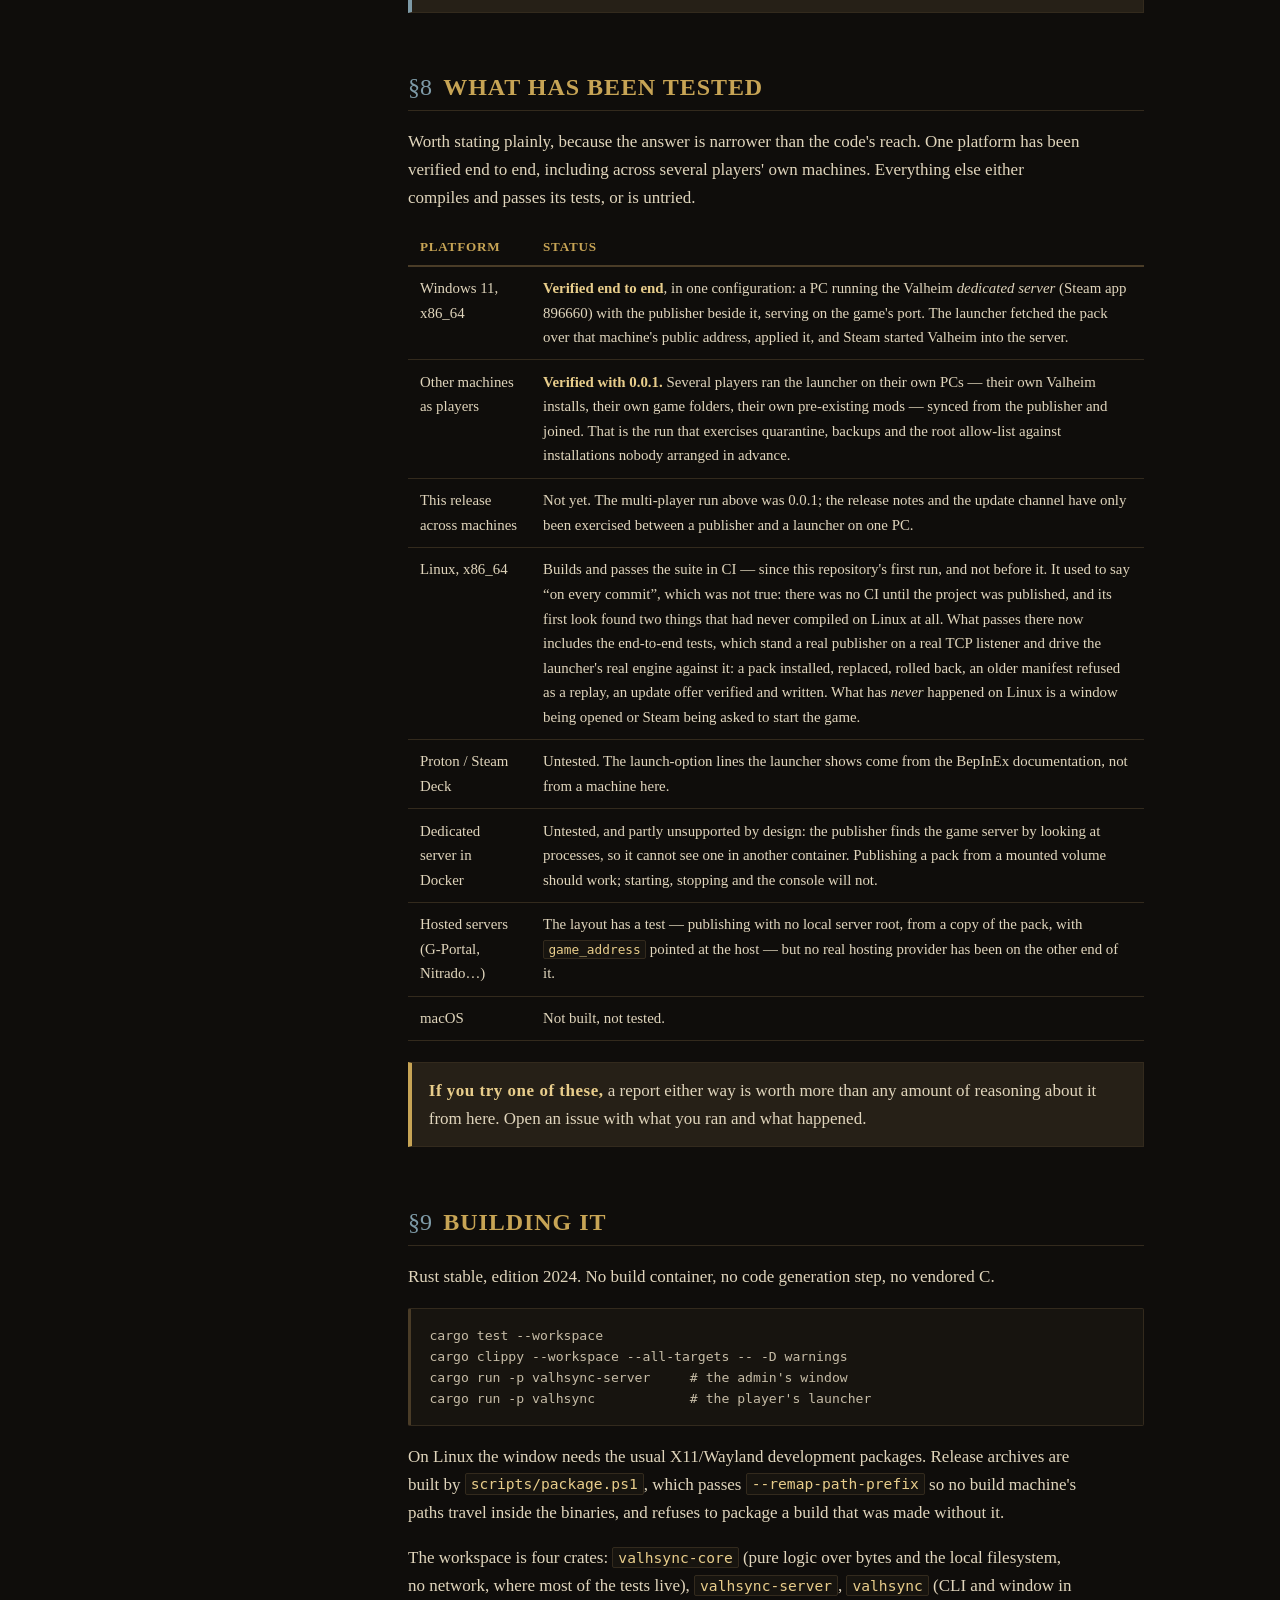
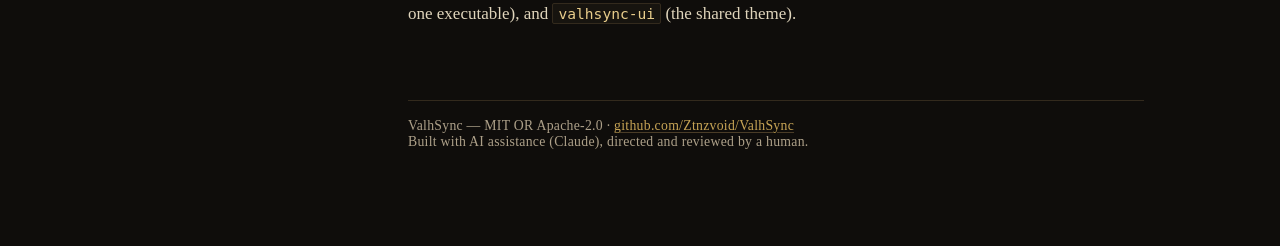
==== commit d60b68ee: "0.0.4 Thunderstore refuses a second upload of a version it already holds, and 0.0.3 had already gone" ====
--- a/docs/index.html
+++ b/docs/index.html
@@ -437,7 +437,7 @@
 
 </header>
 <div class="early">
-  <p><strong>This is an early version.</strong> 0.0.3 is the third release there has ever
+  <p><strong>This is an early version.</strong> 0.0.4 is the fourth release there has ever
   been. One server has actually run it — a Windows machine, a dedicated server beside it, a
   handful of players — and the whole chain works there. Everything else is tested but has not
   met a real server: Linux, hosted providers, Proton, any setup that is not the one above.</p>
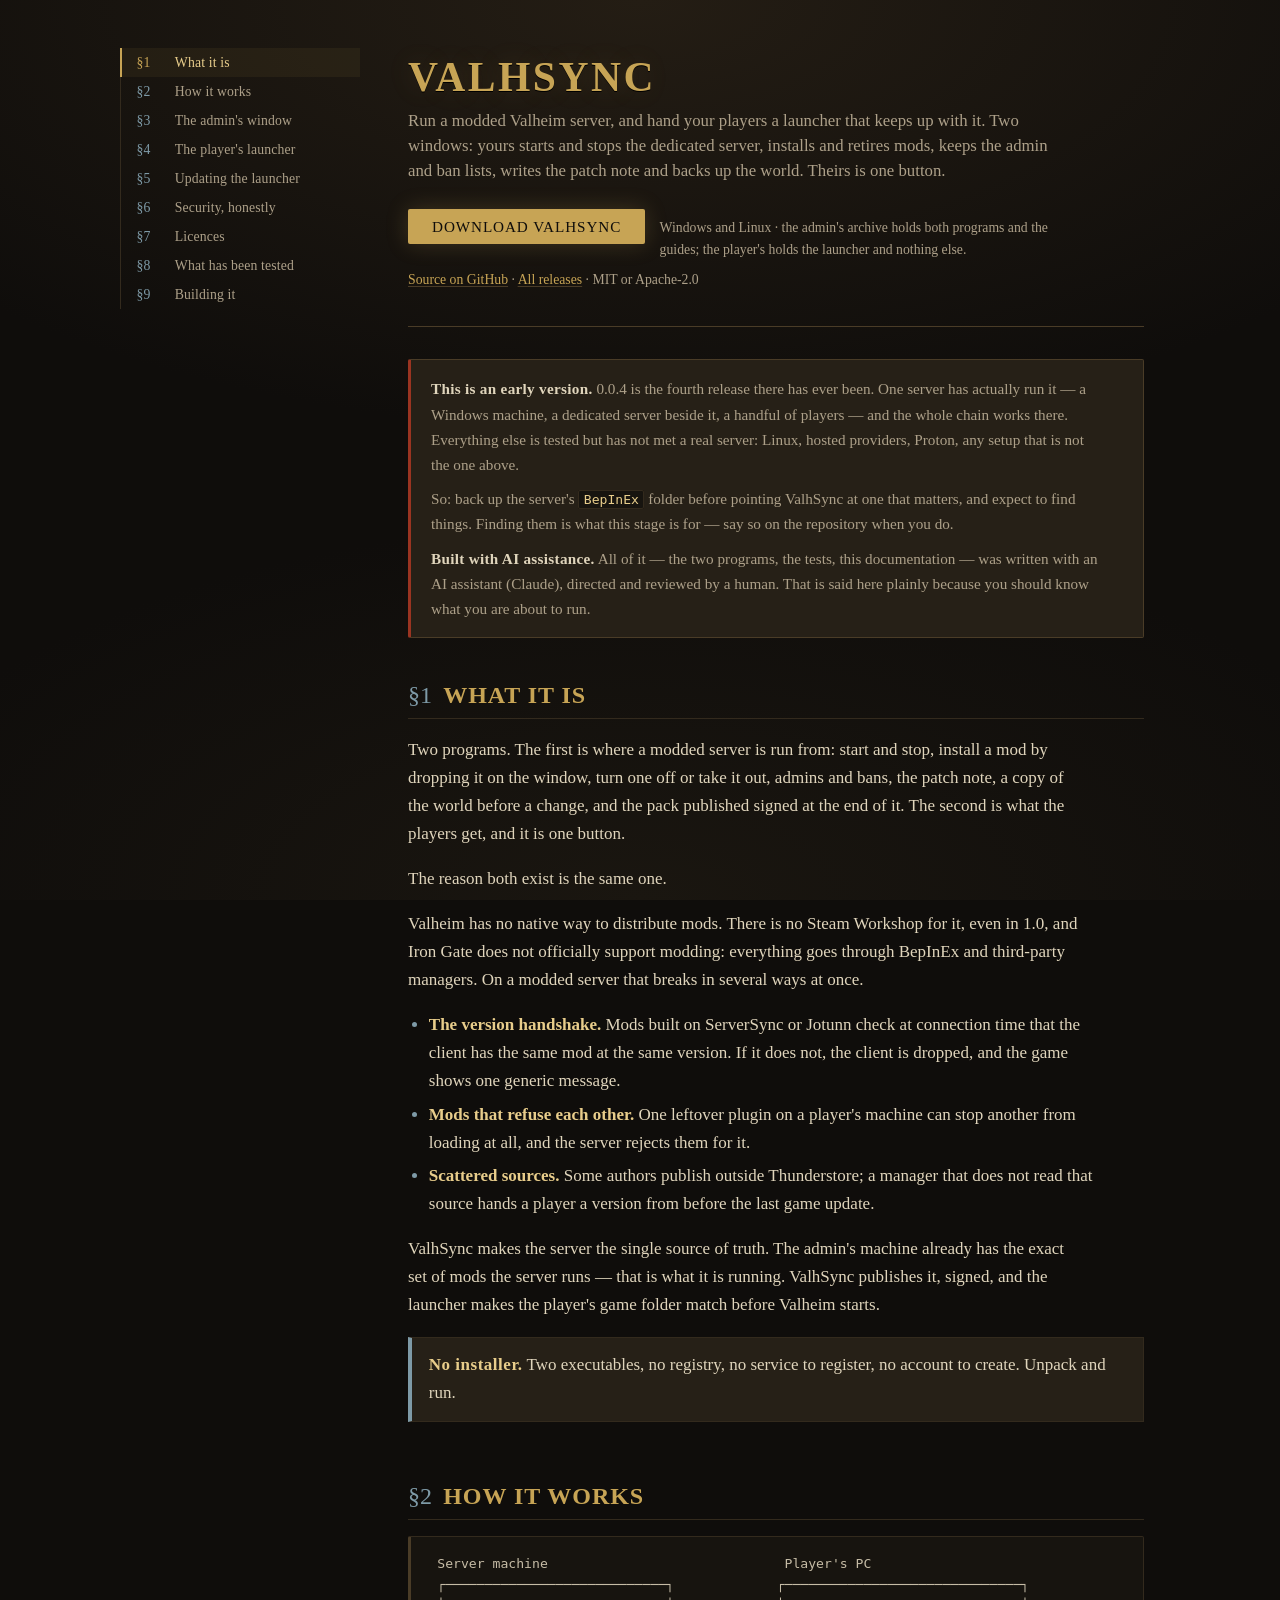
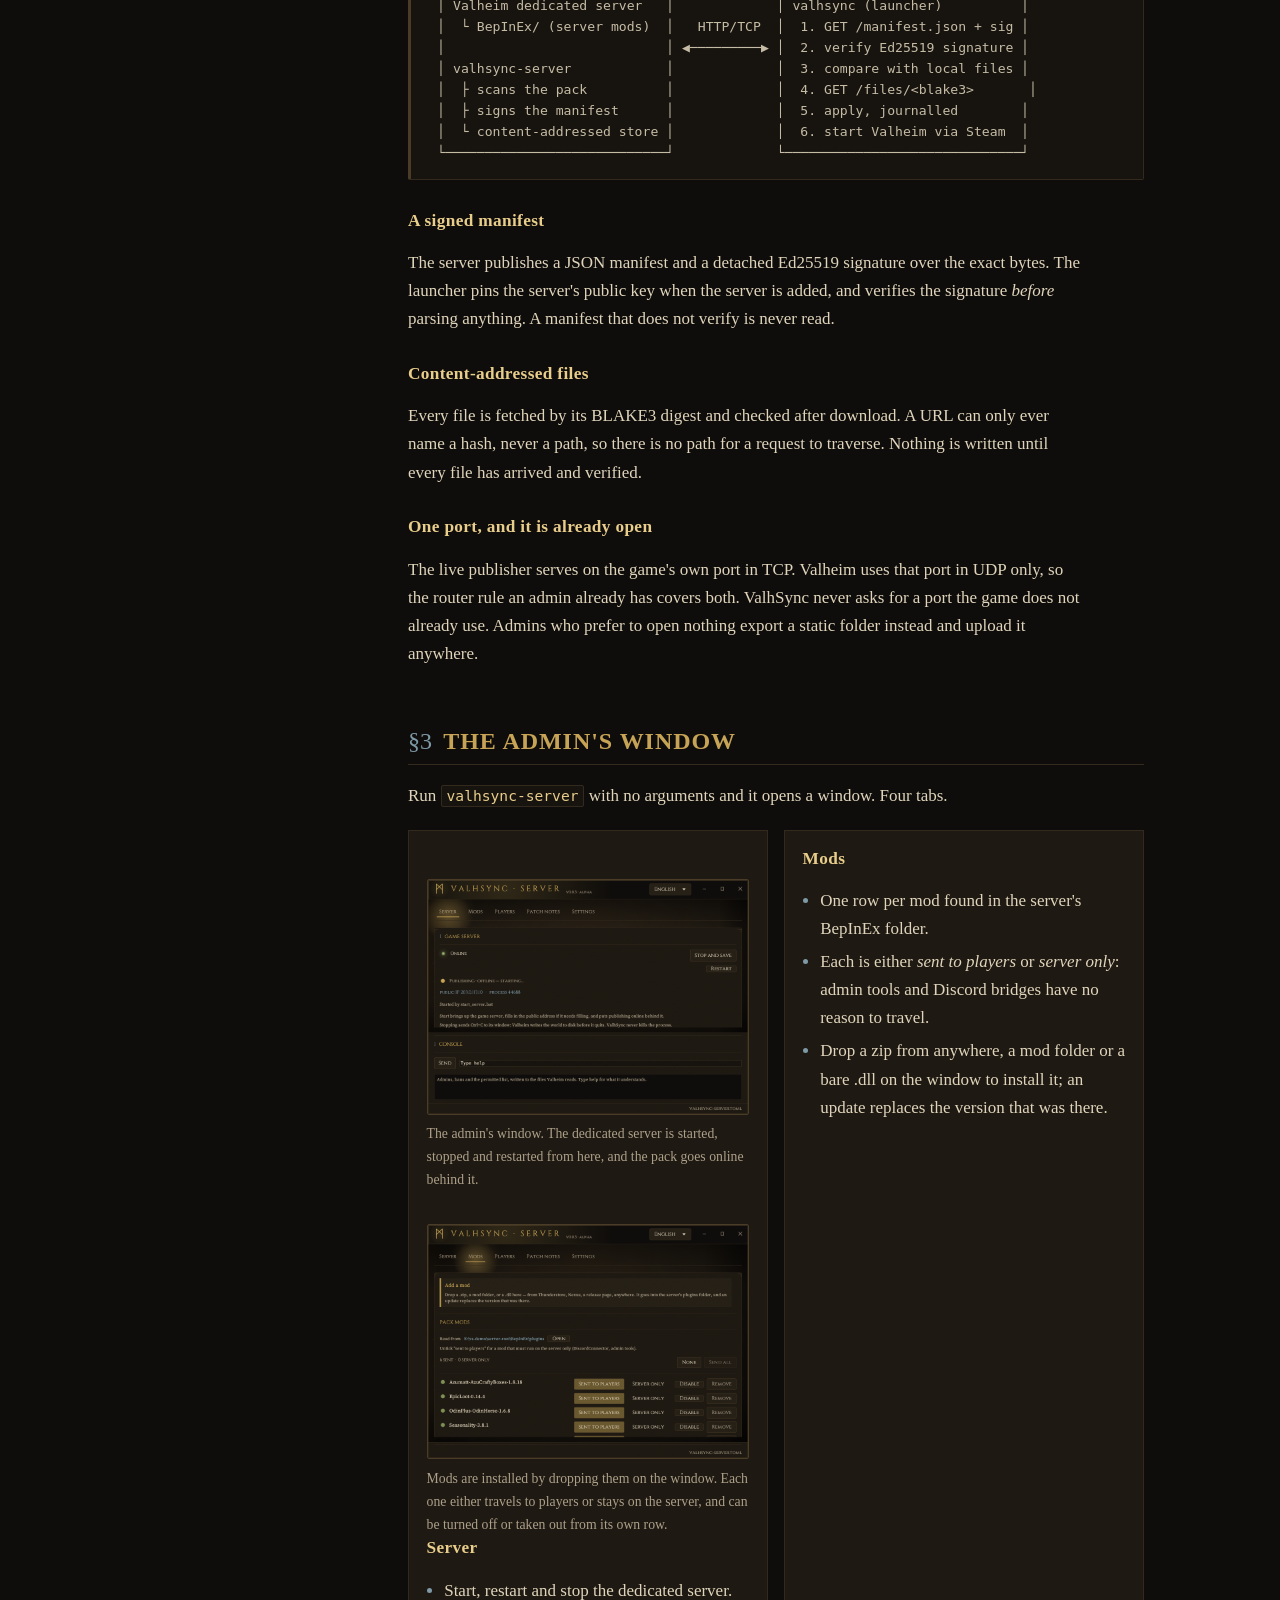
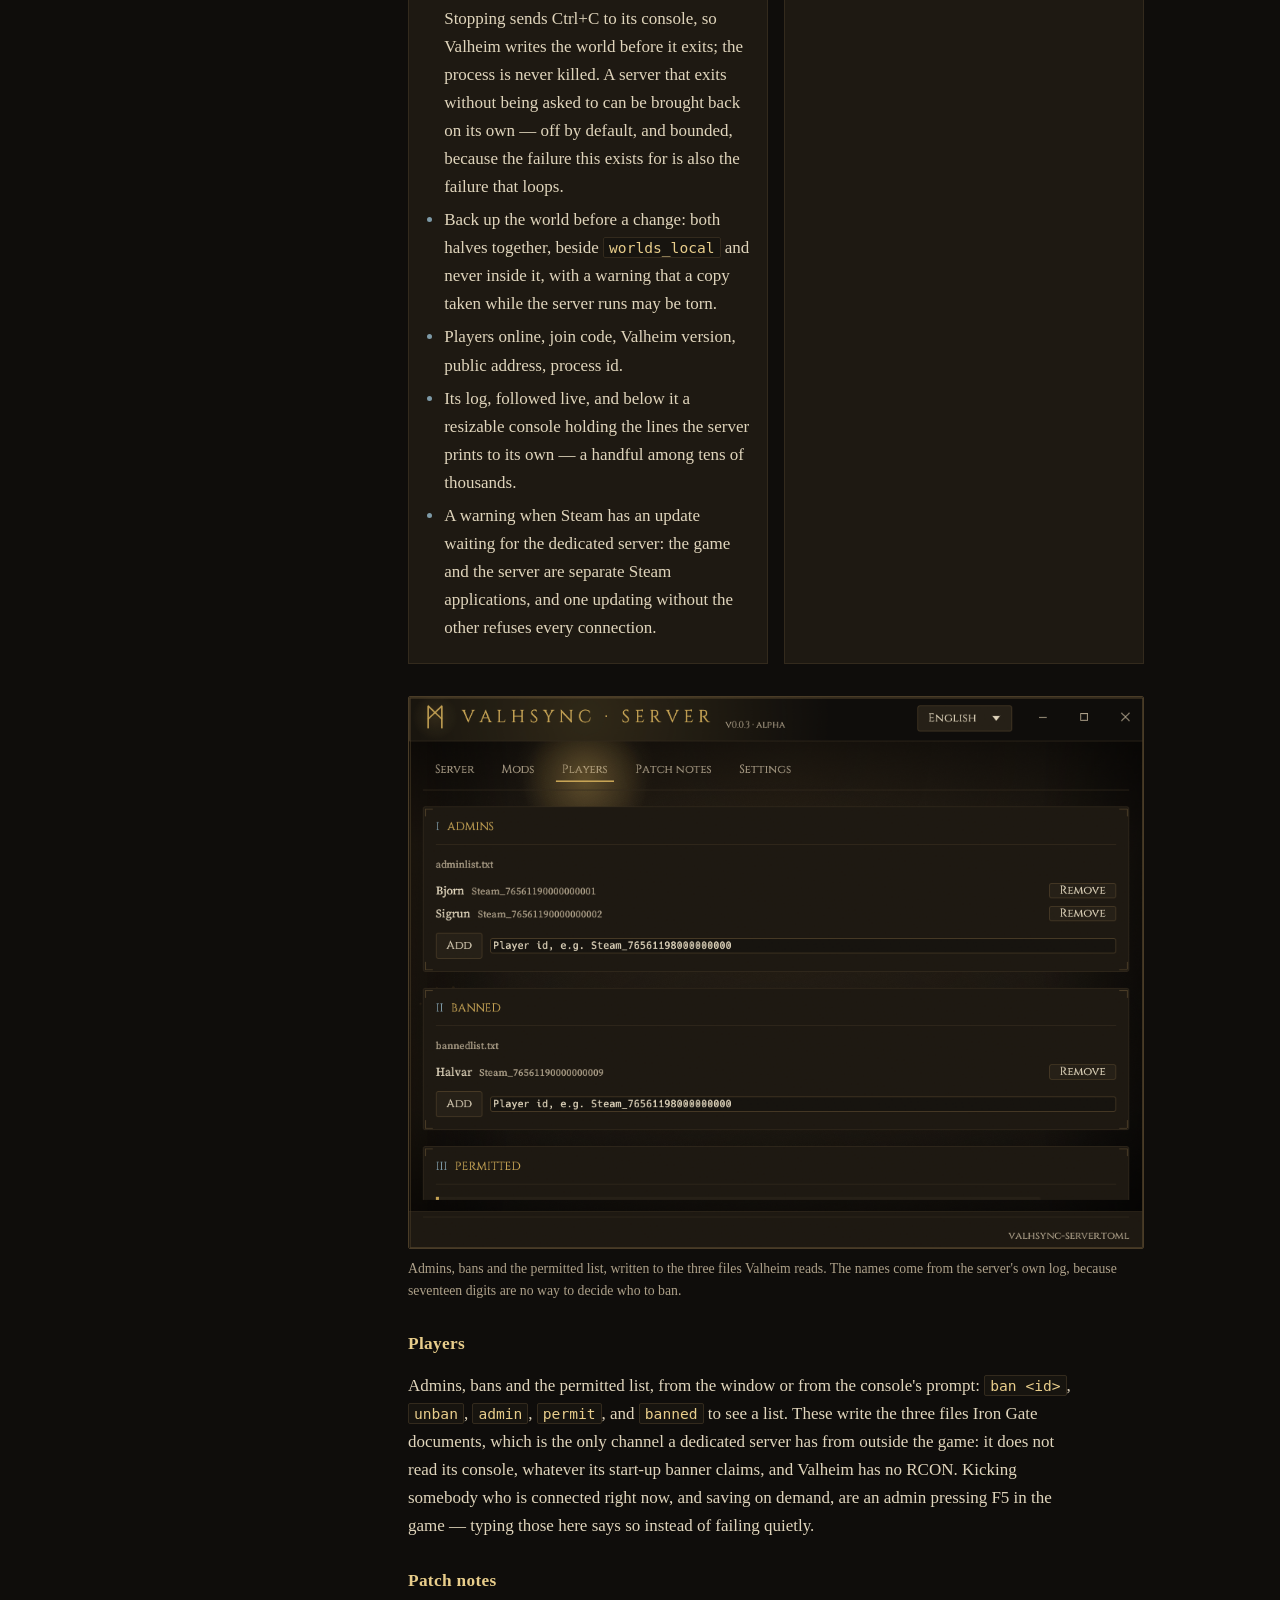
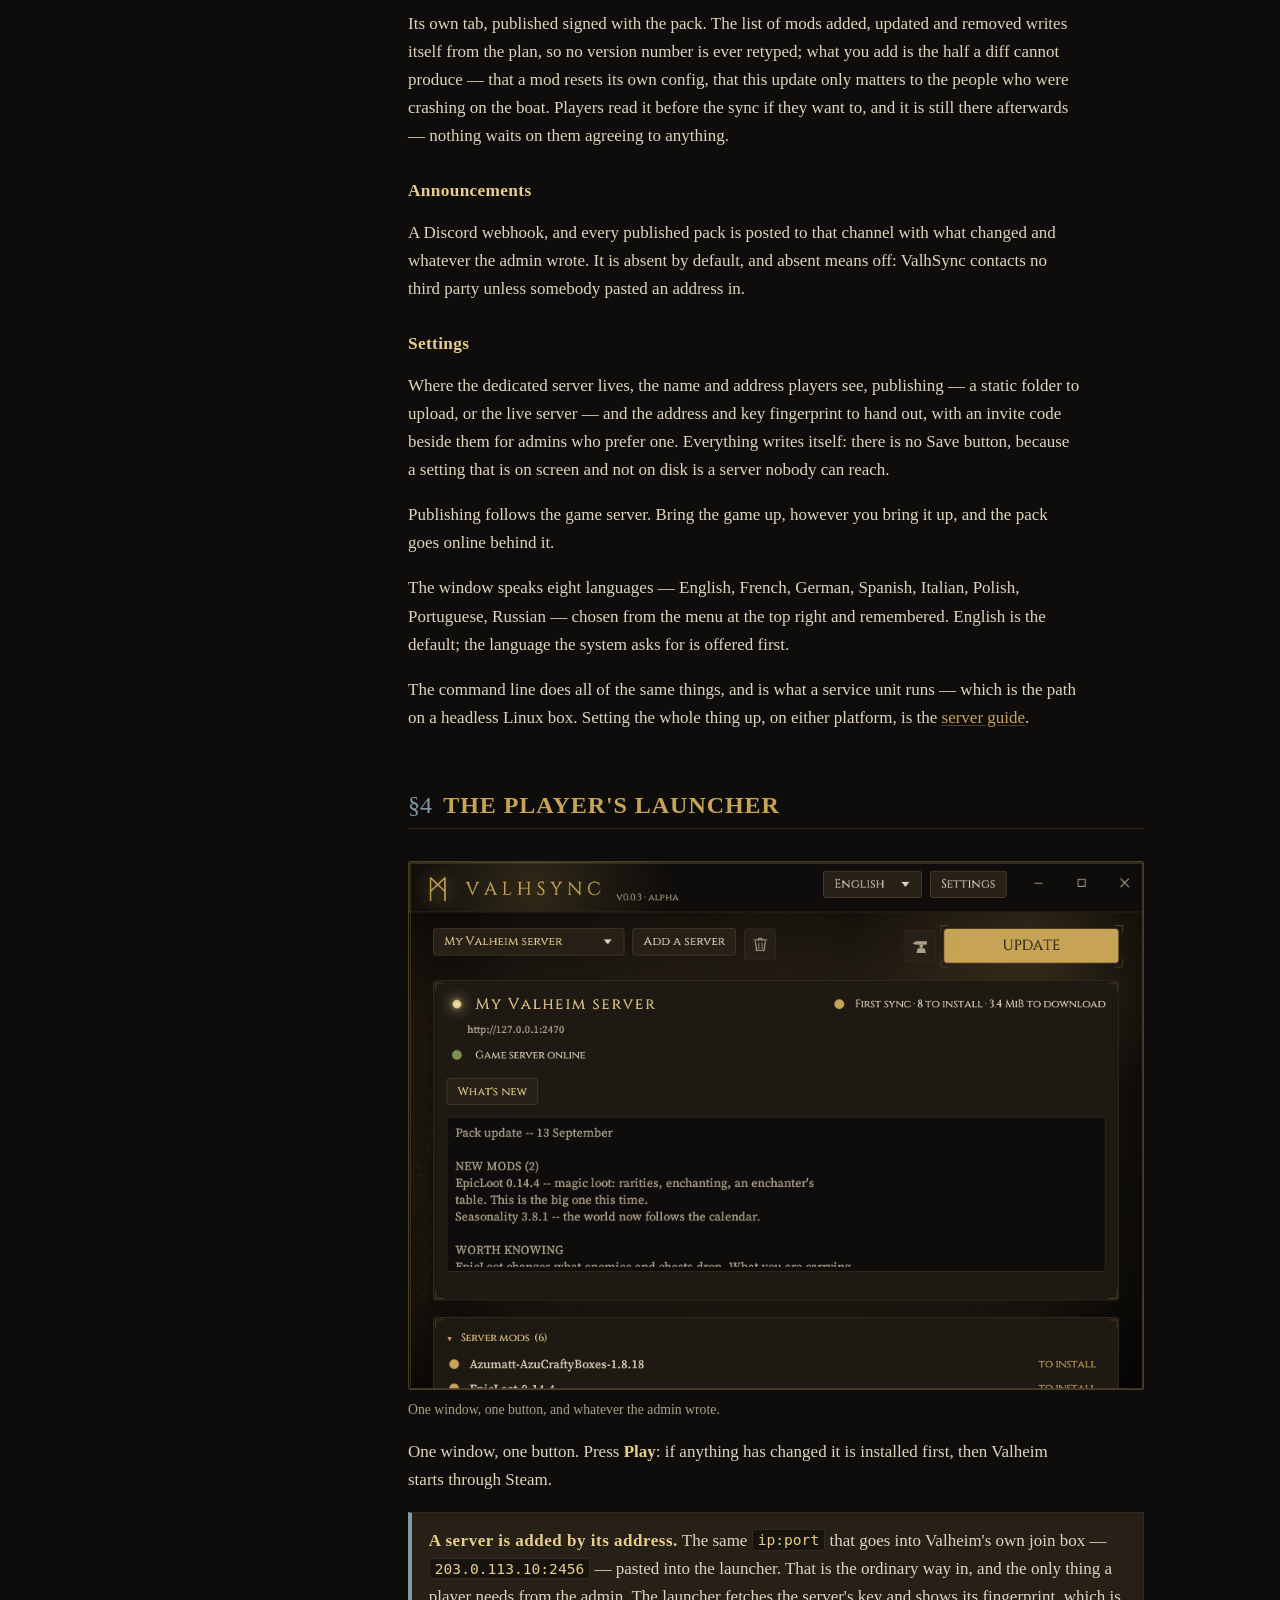
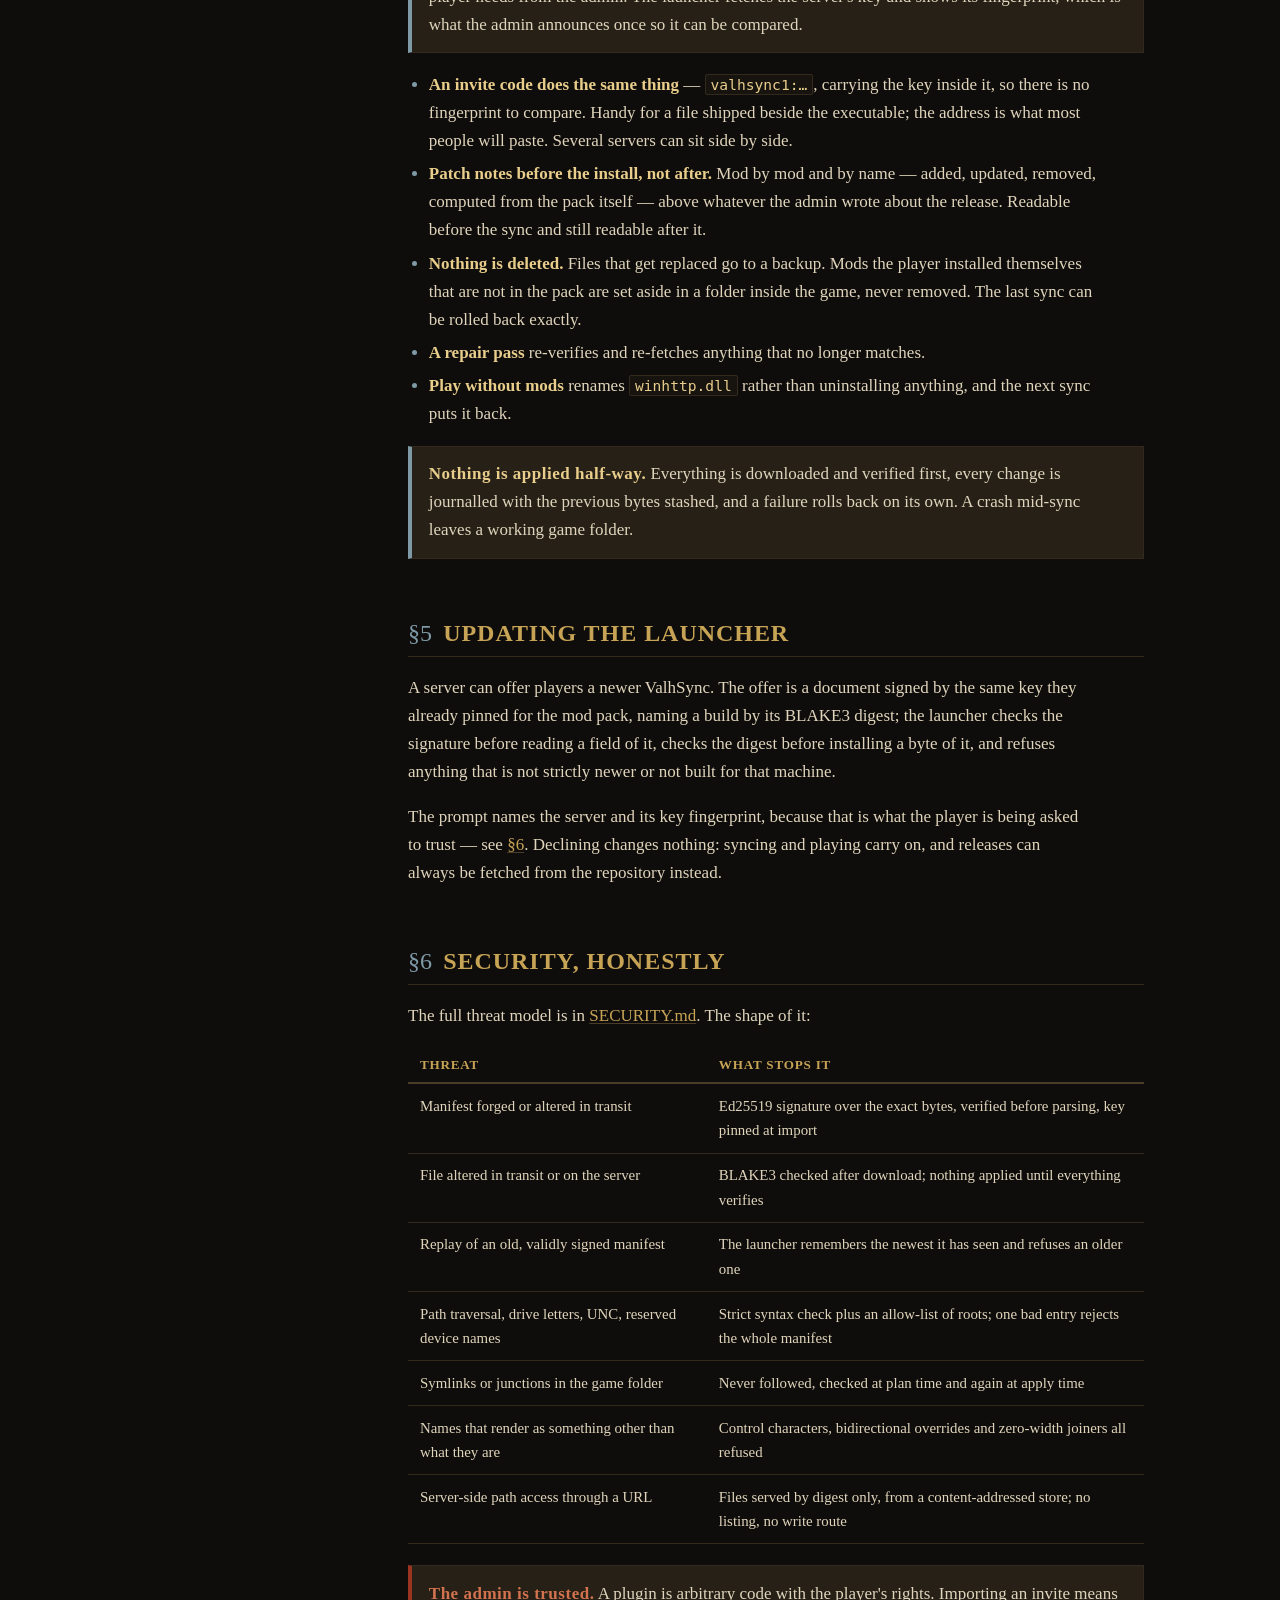
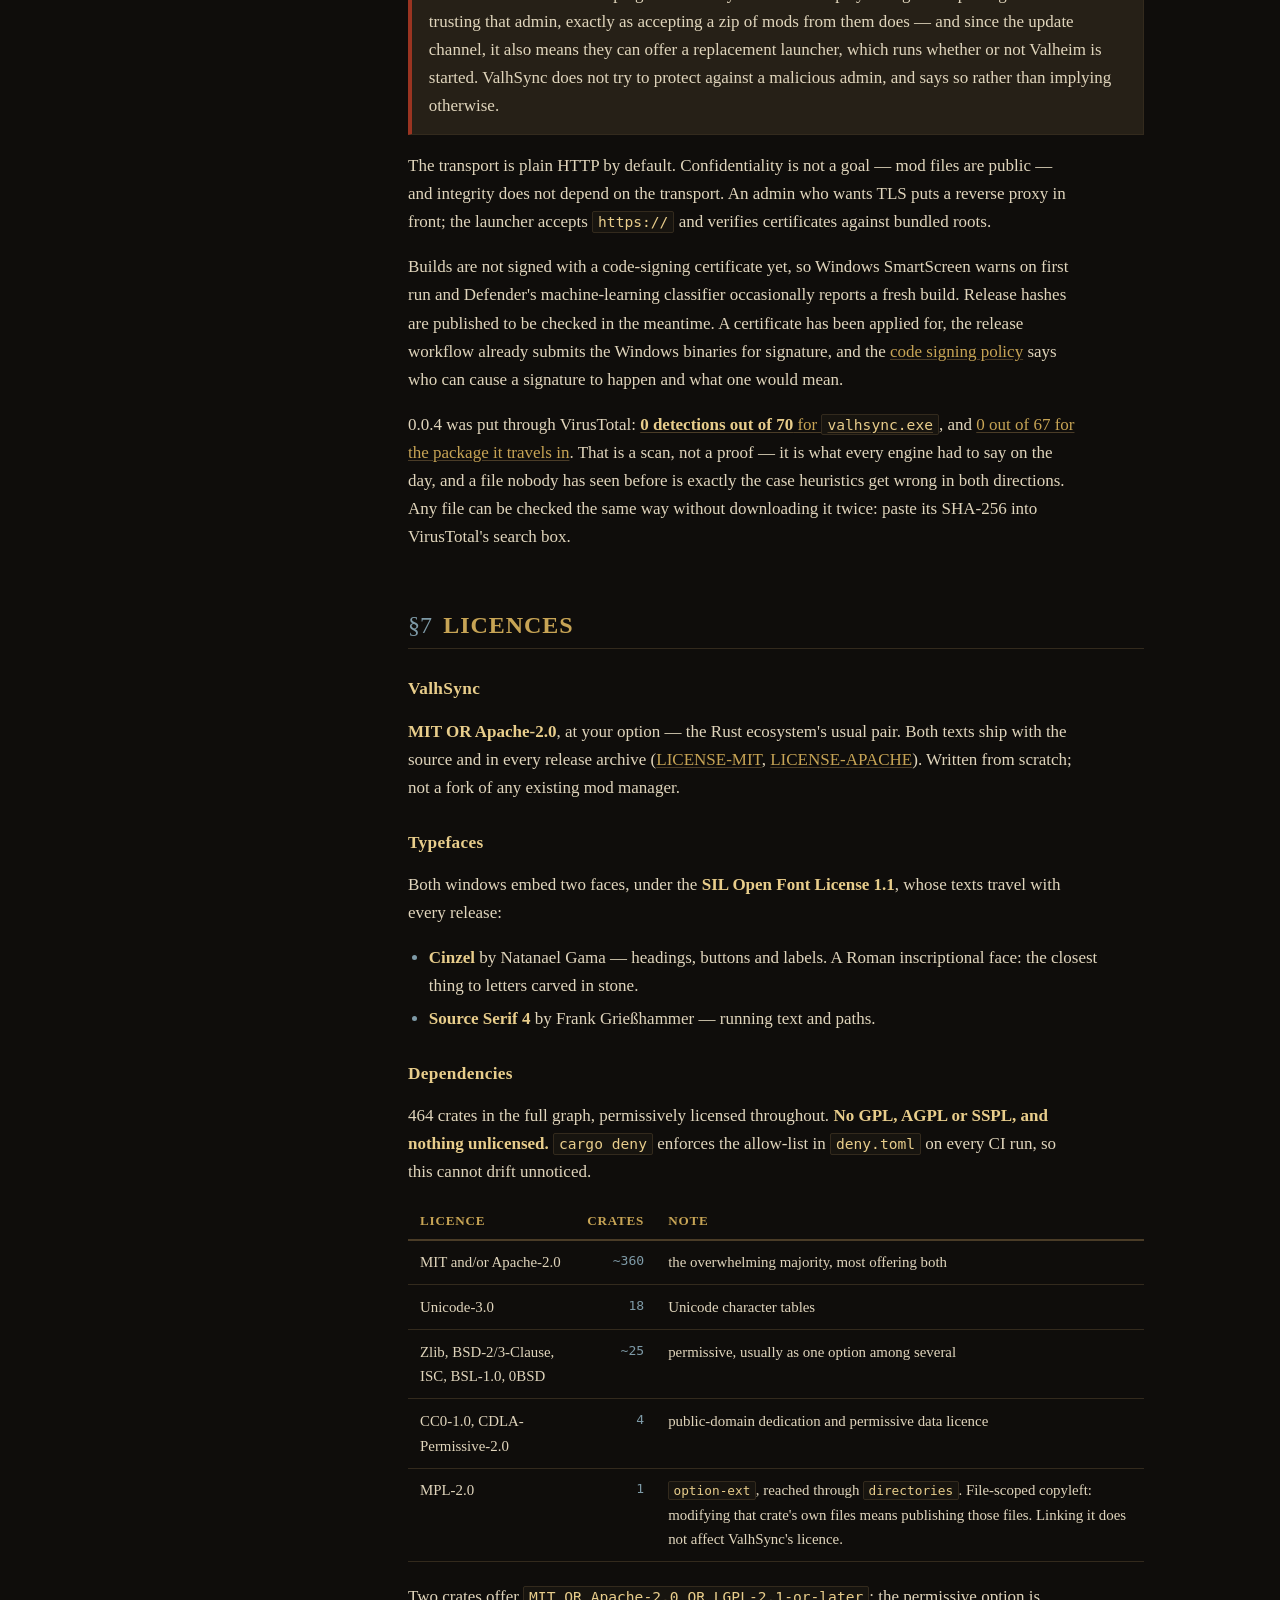
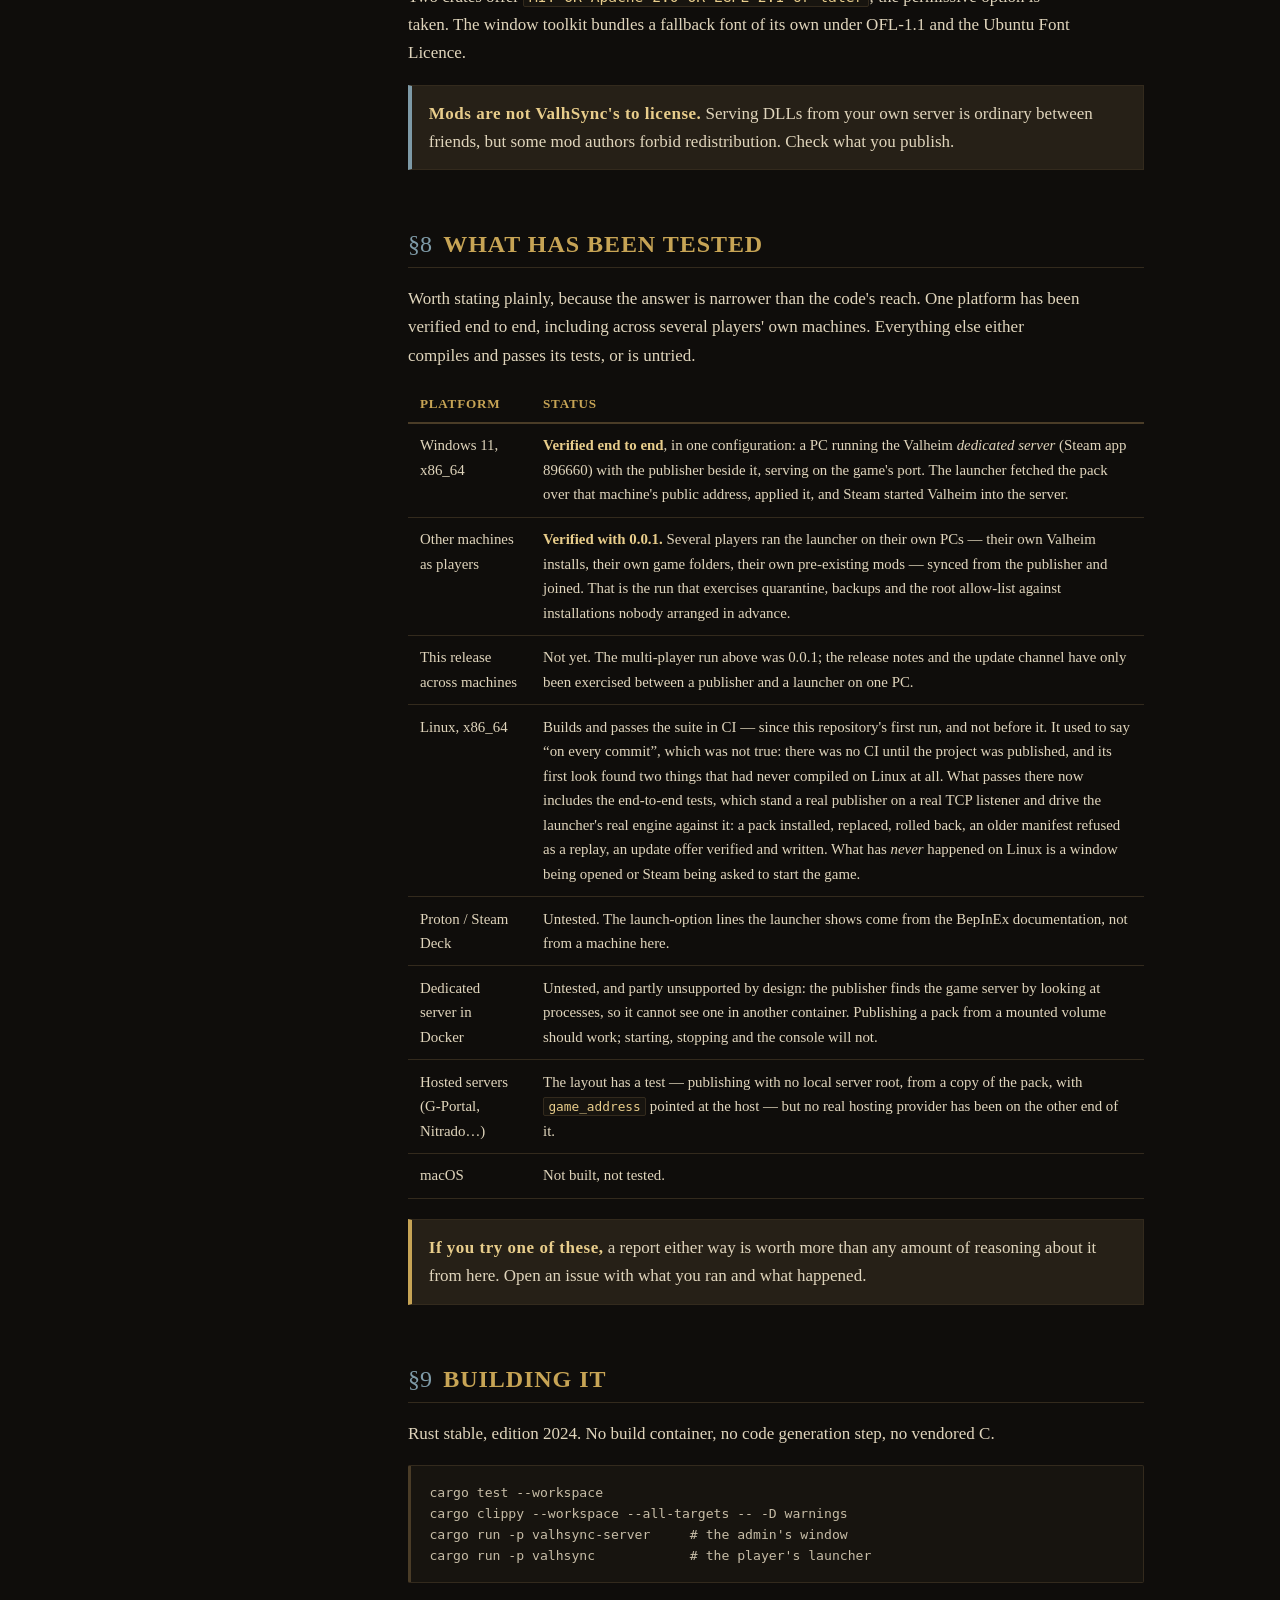
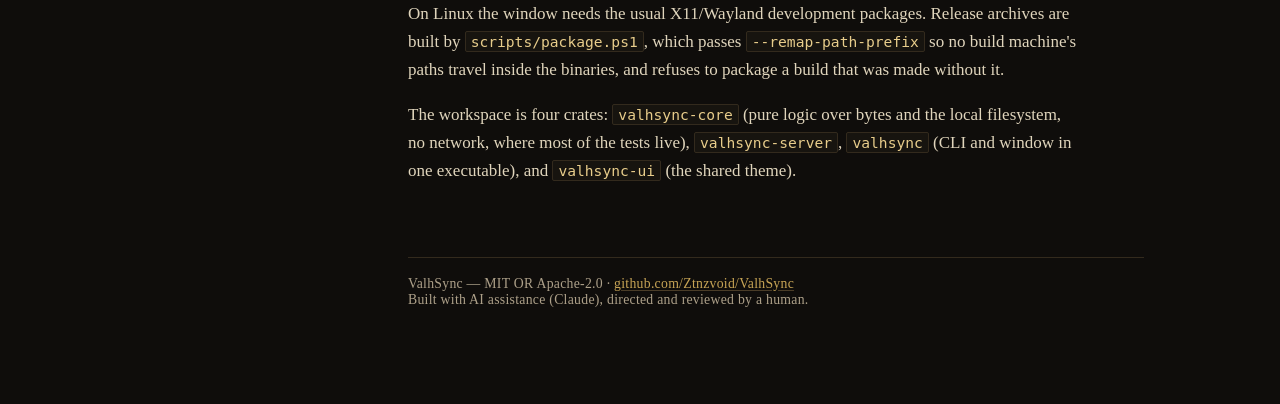
==== commit 485eab9c: "Seventy engines looked at it, and the docs say where to see that 0.0.4 went through VirusTotal: noth" ====
--- a/docs/index.html
+++ b/docs/index.html
@@ -680,6 +680,13 @@
   for, the release workflow already submits the Windows binaries for signature, and the
   <a href="https://github.com/Ztnzvoid/ValhSync/blob/main/docs/code-signing-policy.md">code
   signing policy</a> says who can cause a signature to happen and what one would mean.</p>
+  <p>0.0.4 was put through VirusTotal:
+  <a href="https://www.virustotal.com/gui/file/0673c62743e4c568595c6f3bd2bd6cc7bafc4dff31686790d5ef570294d0a8c5"><strong>0 detections out of 70</strong> for
+  <code>valhsync.exe</code></a>, and <a href="https://www.virustotal.com/gui/file/1b070938dc30dd3574277bf28ecb2e57897cdfb1088fb7ad5df5e889be6e6f6d">0 out of 67 for the package it travels
+  in</a>. That is a scan, not a proof — it is what every engine had to say on the day, and a
+  file nobody has seen before is exactly the case heuristics get wrong in both directions. Any
+  file can be checked the same way without downloading it twice: paste its SHA-256 into
+  VirusTotal's search box.</p>
 </section>
 
 <section id="s7">
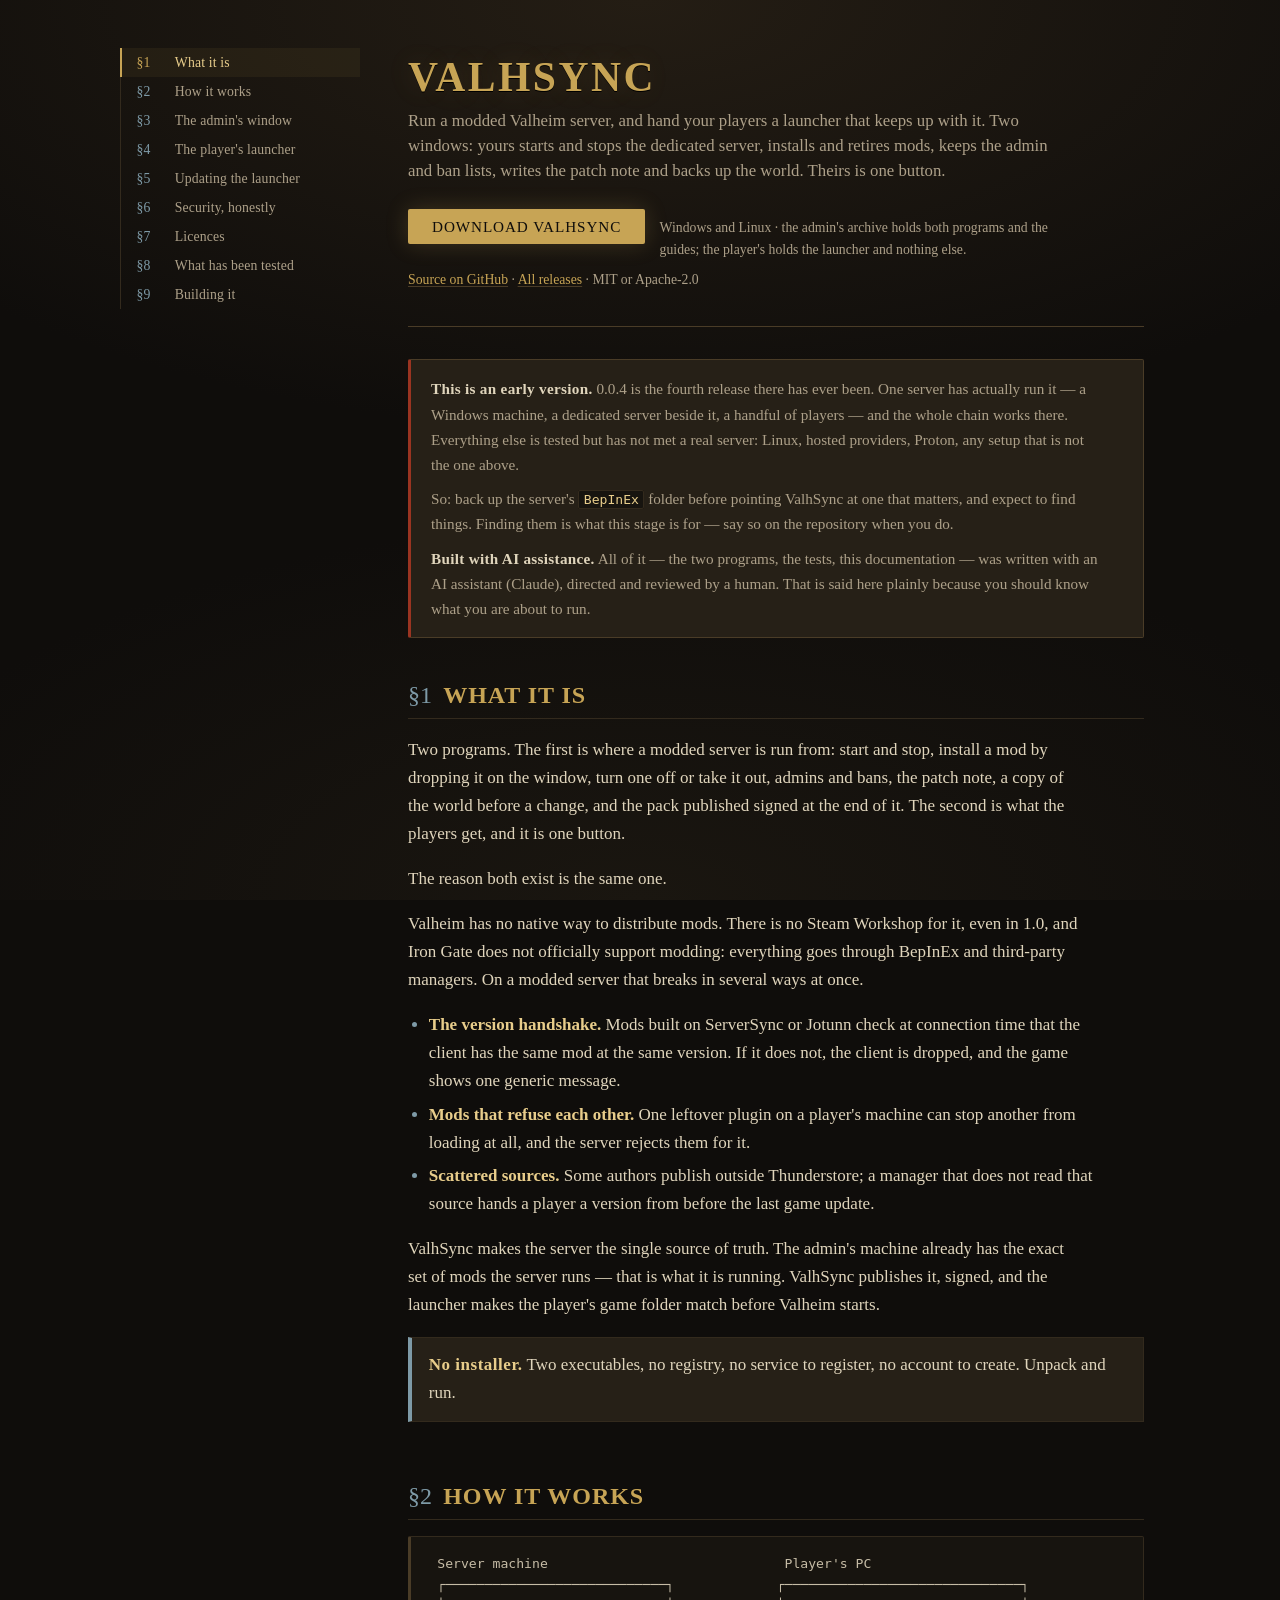
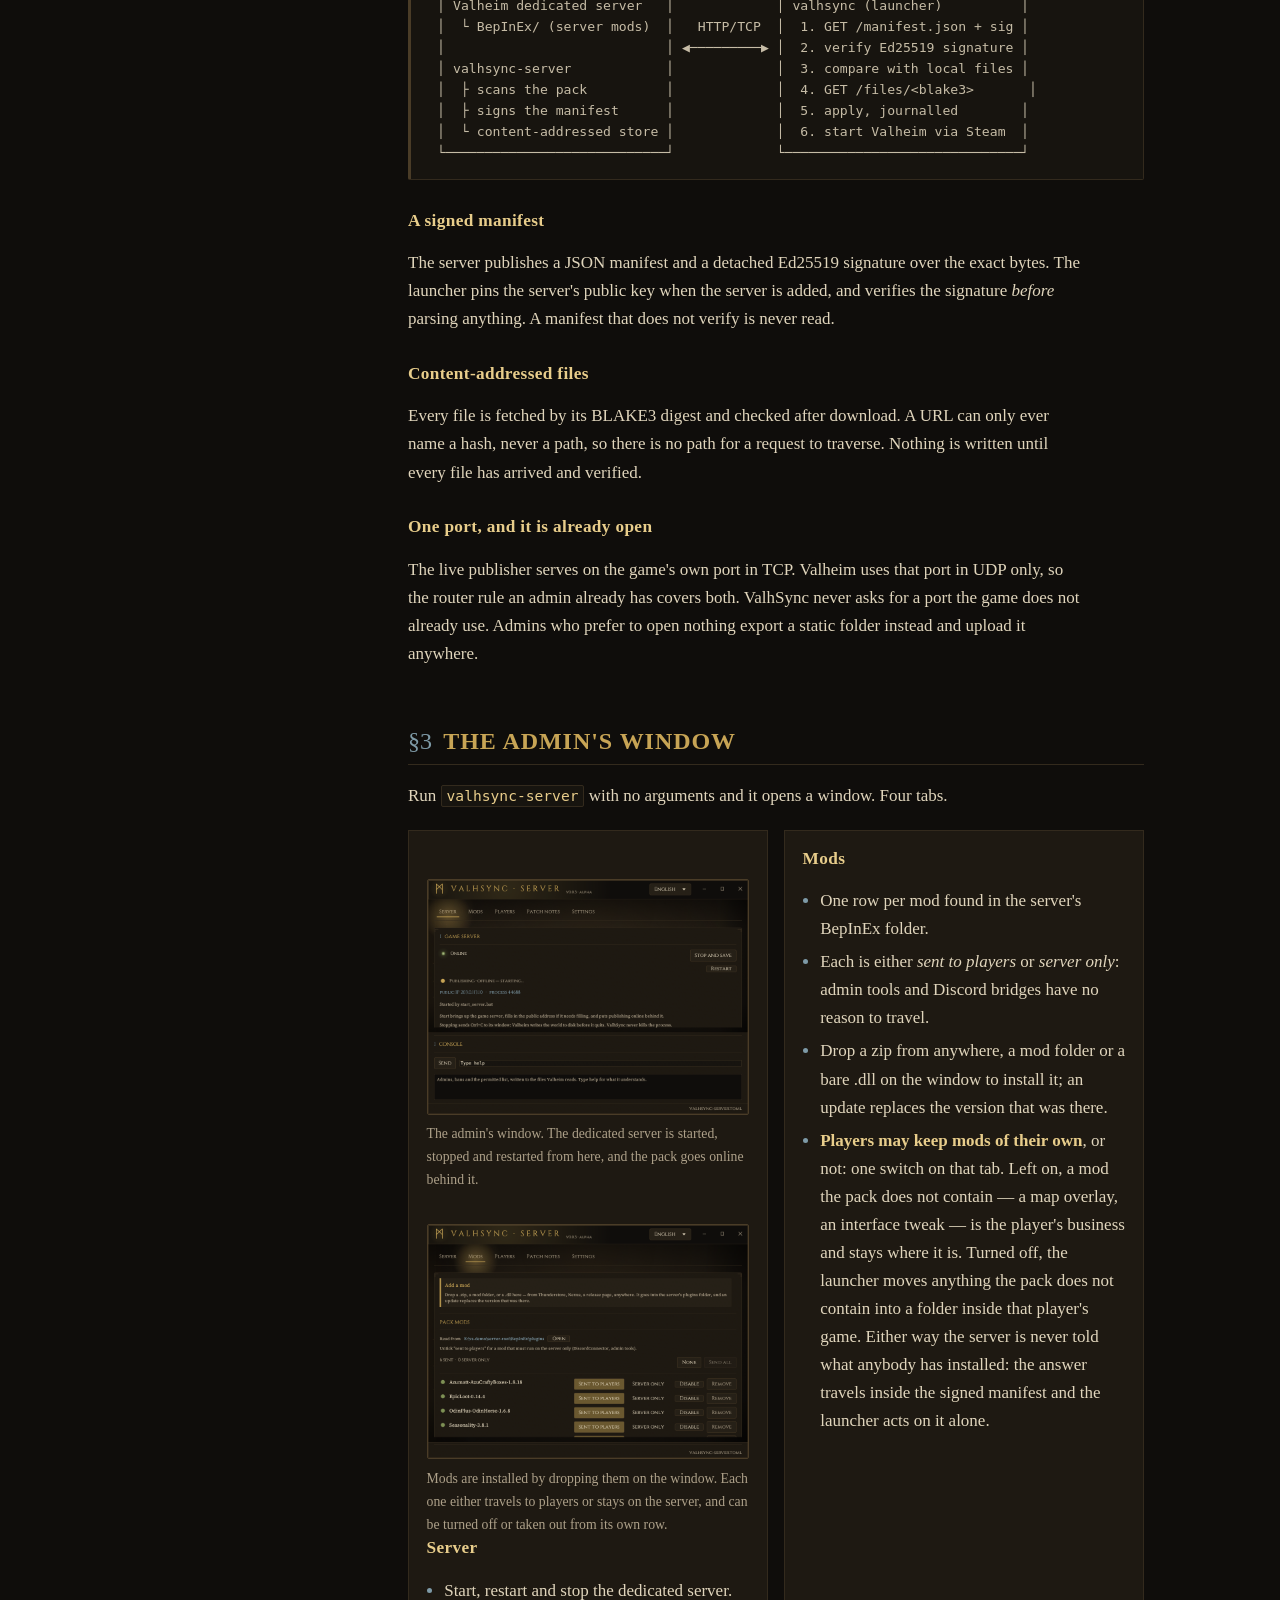
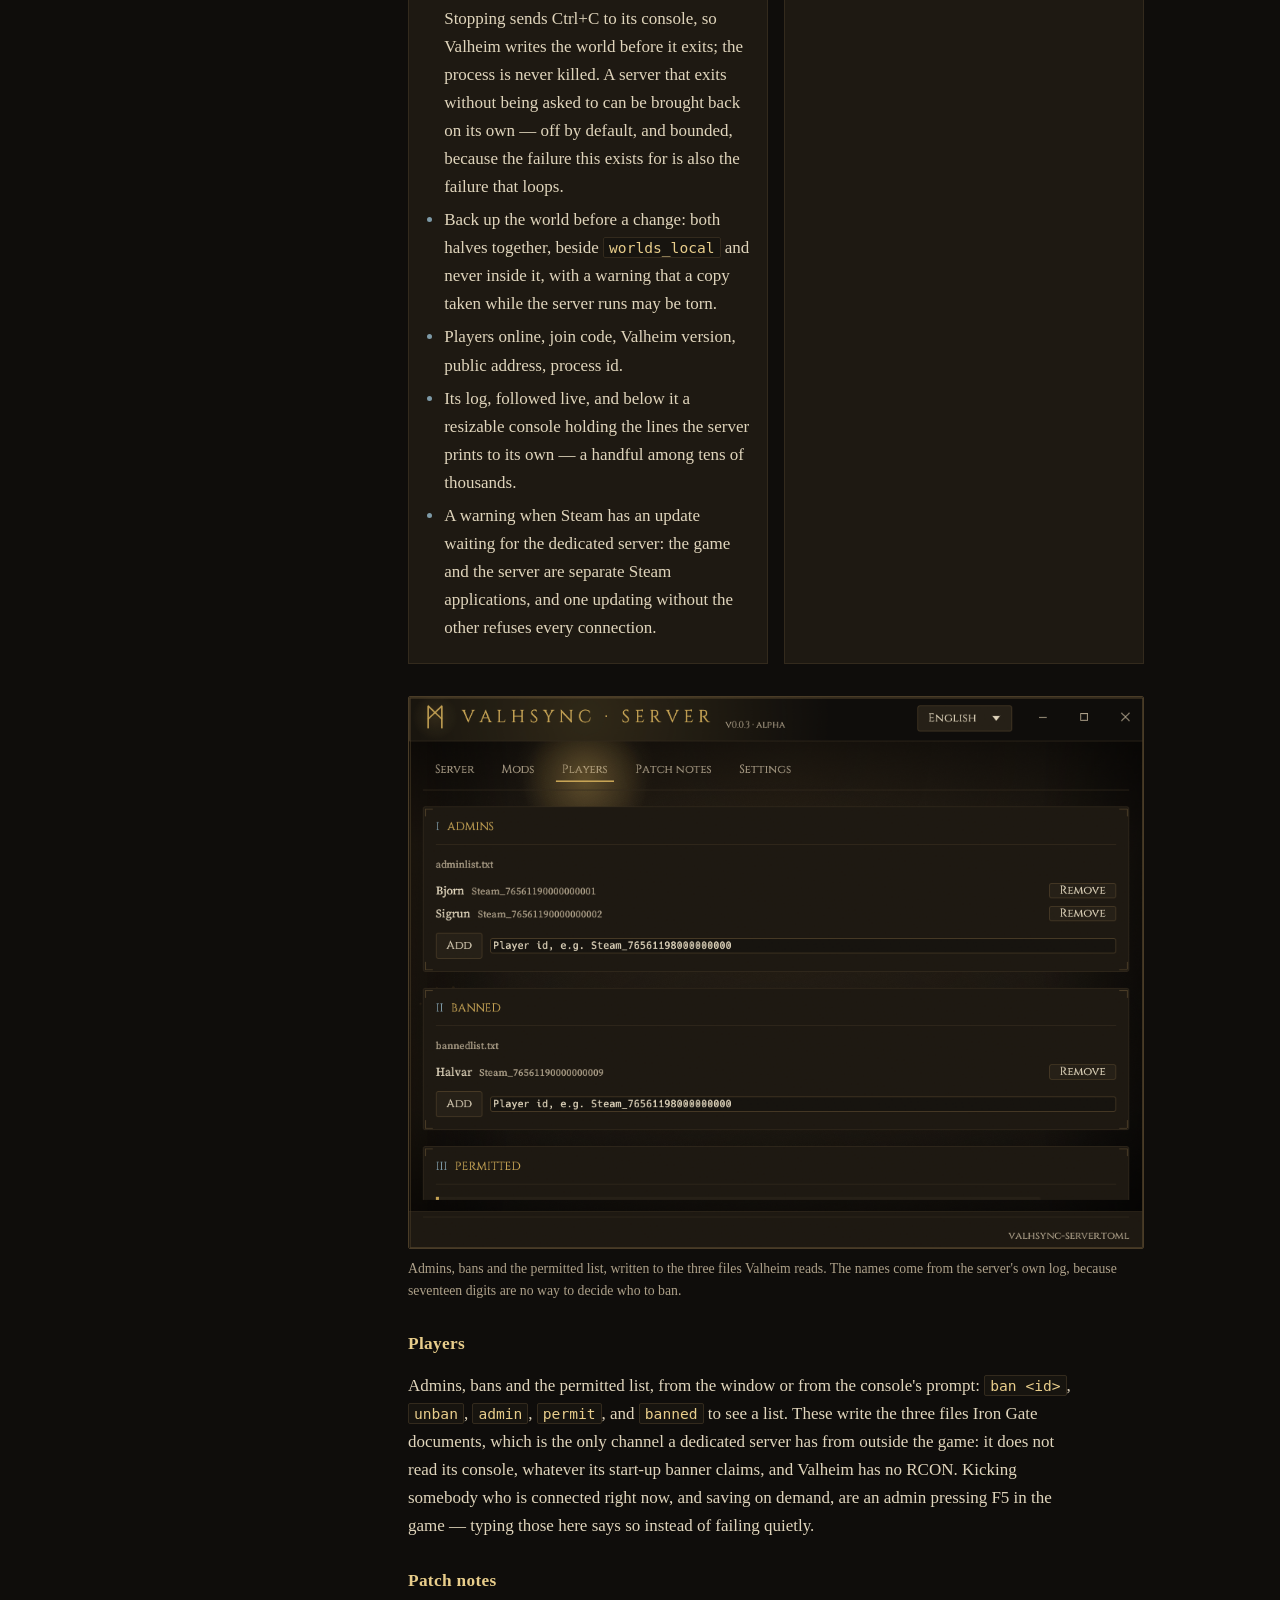
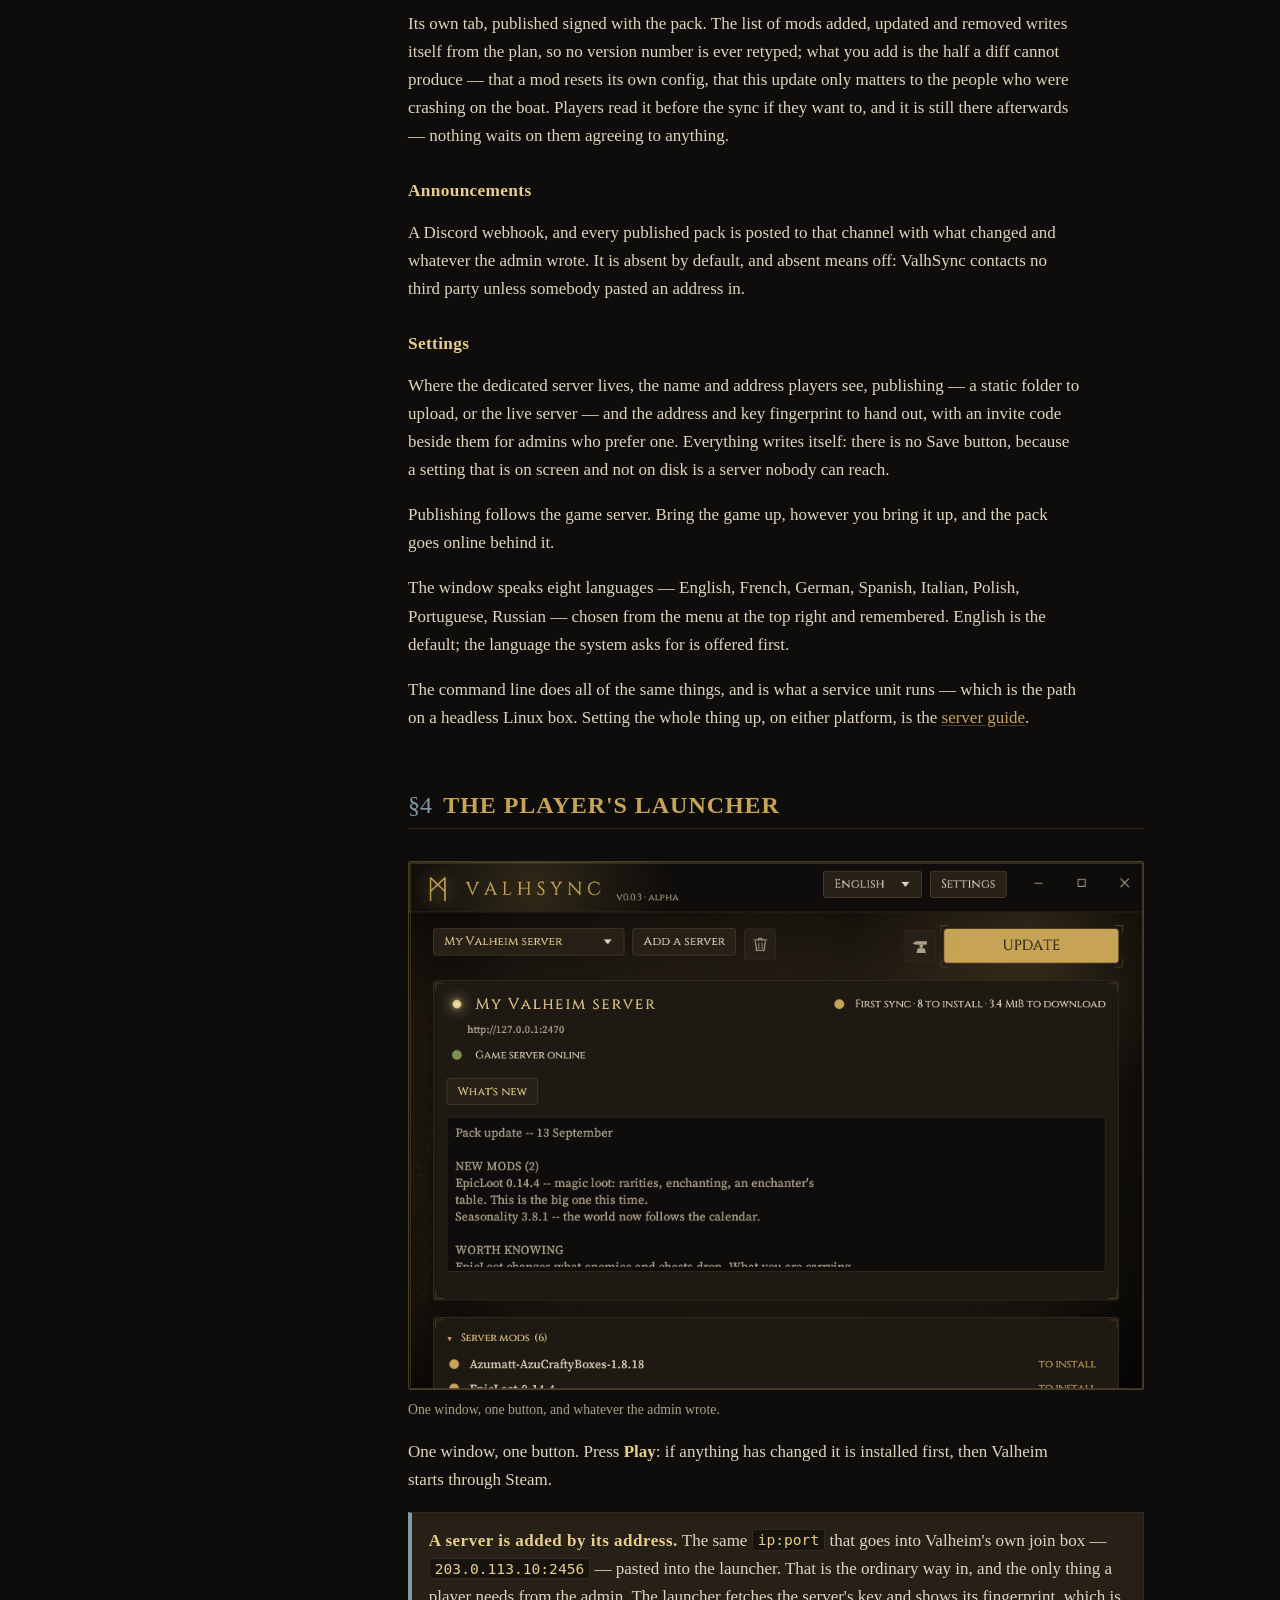
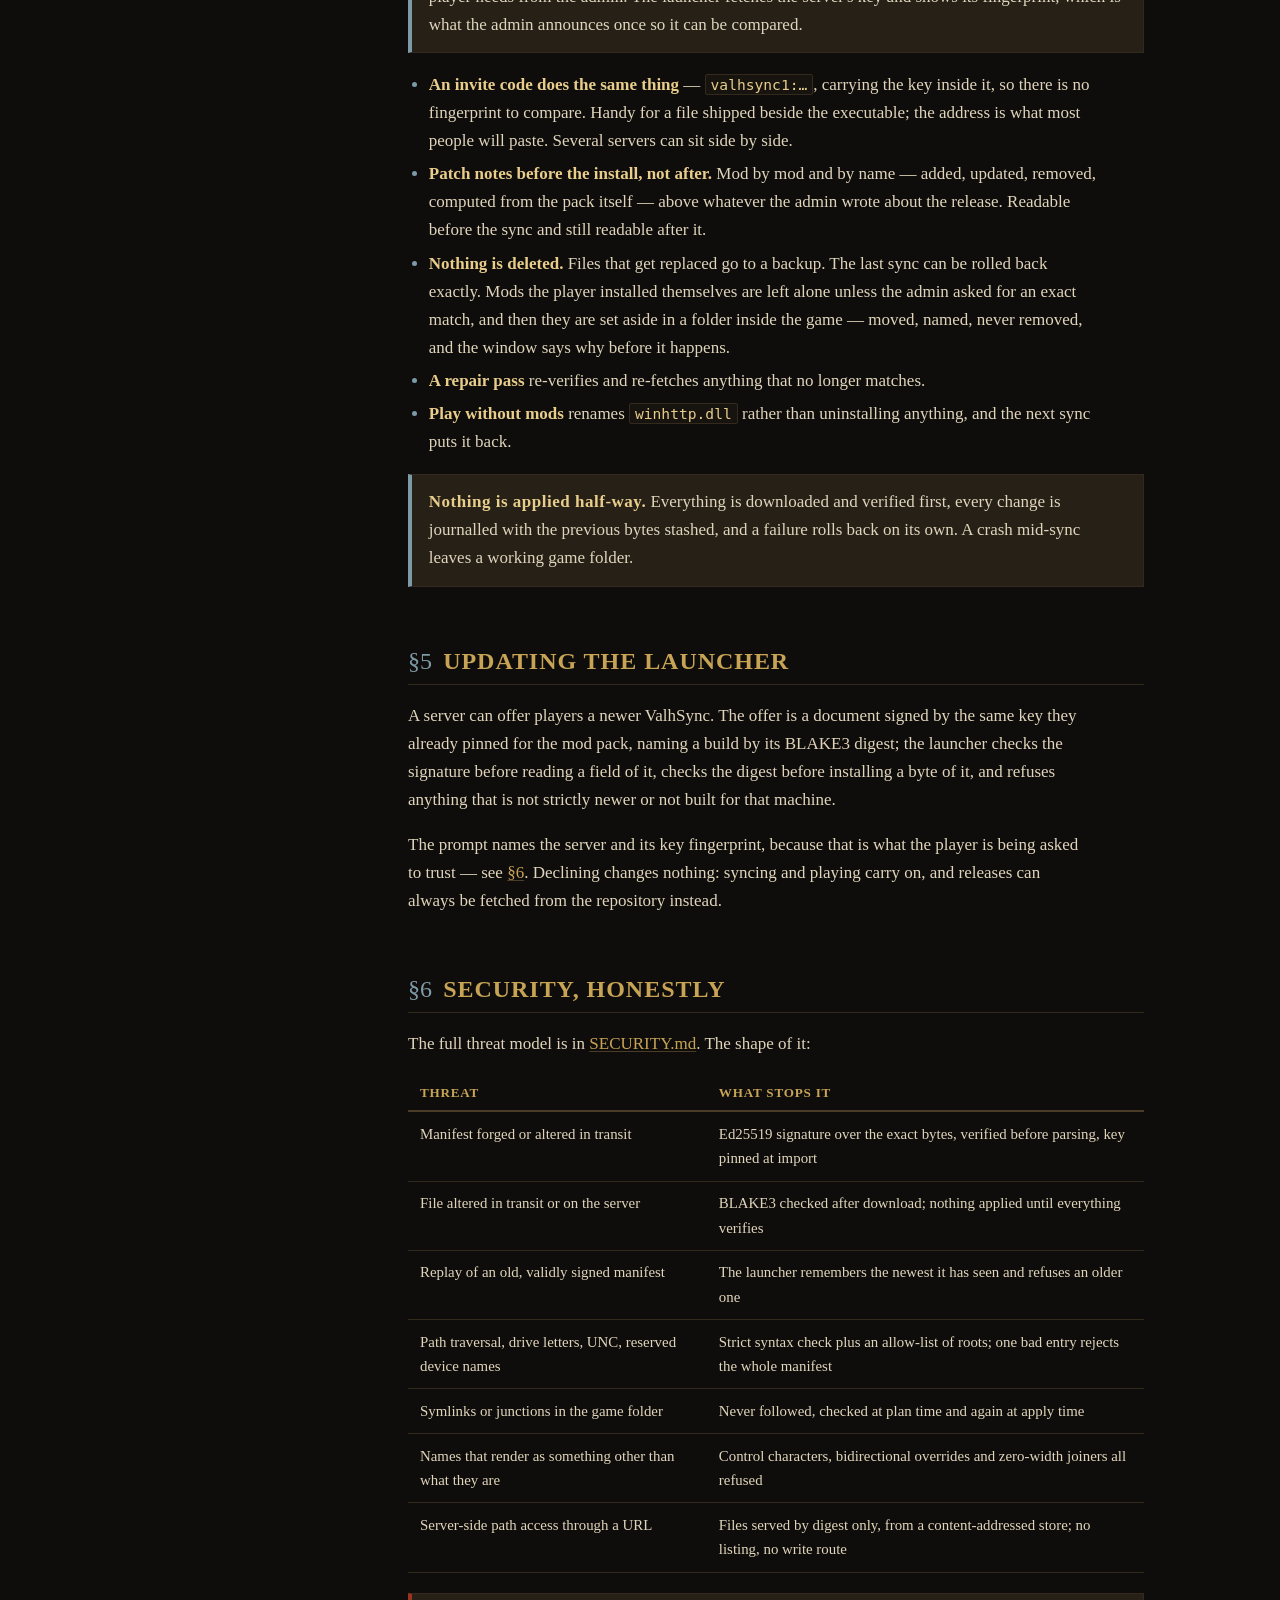
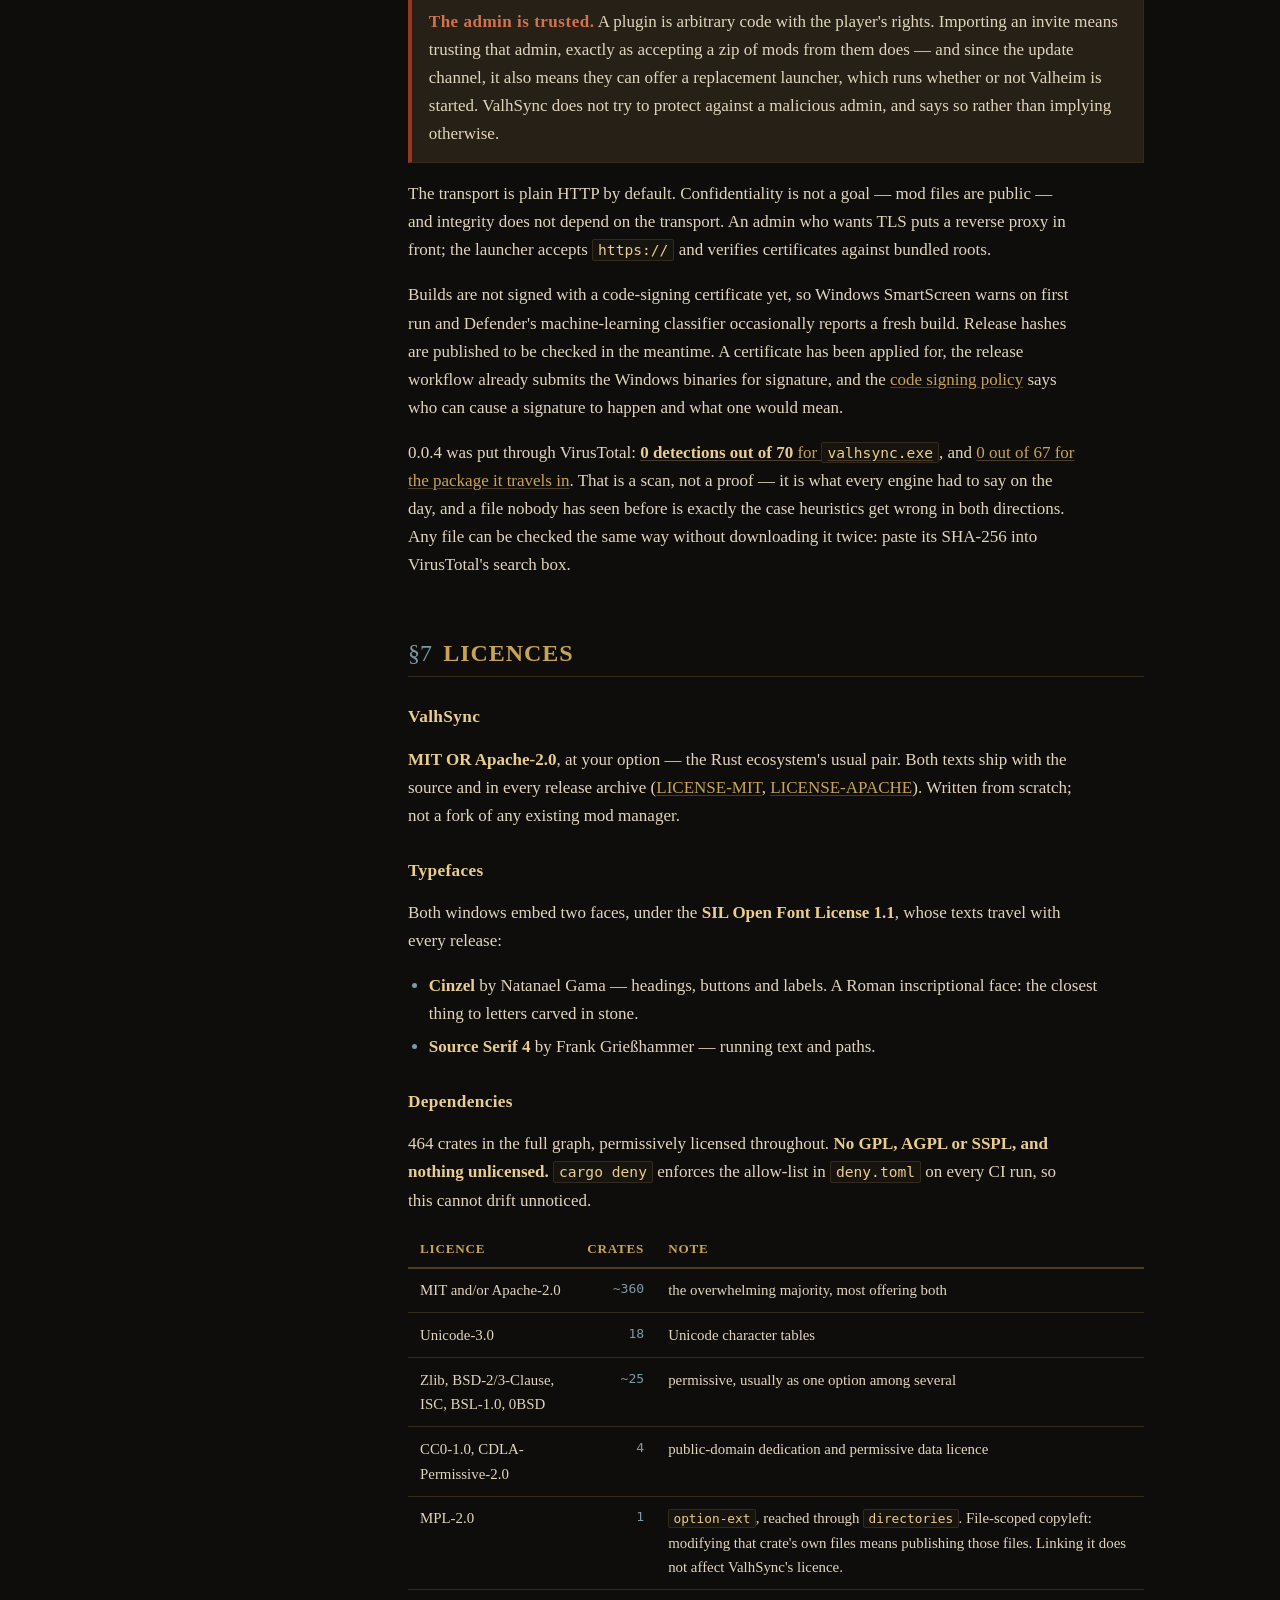
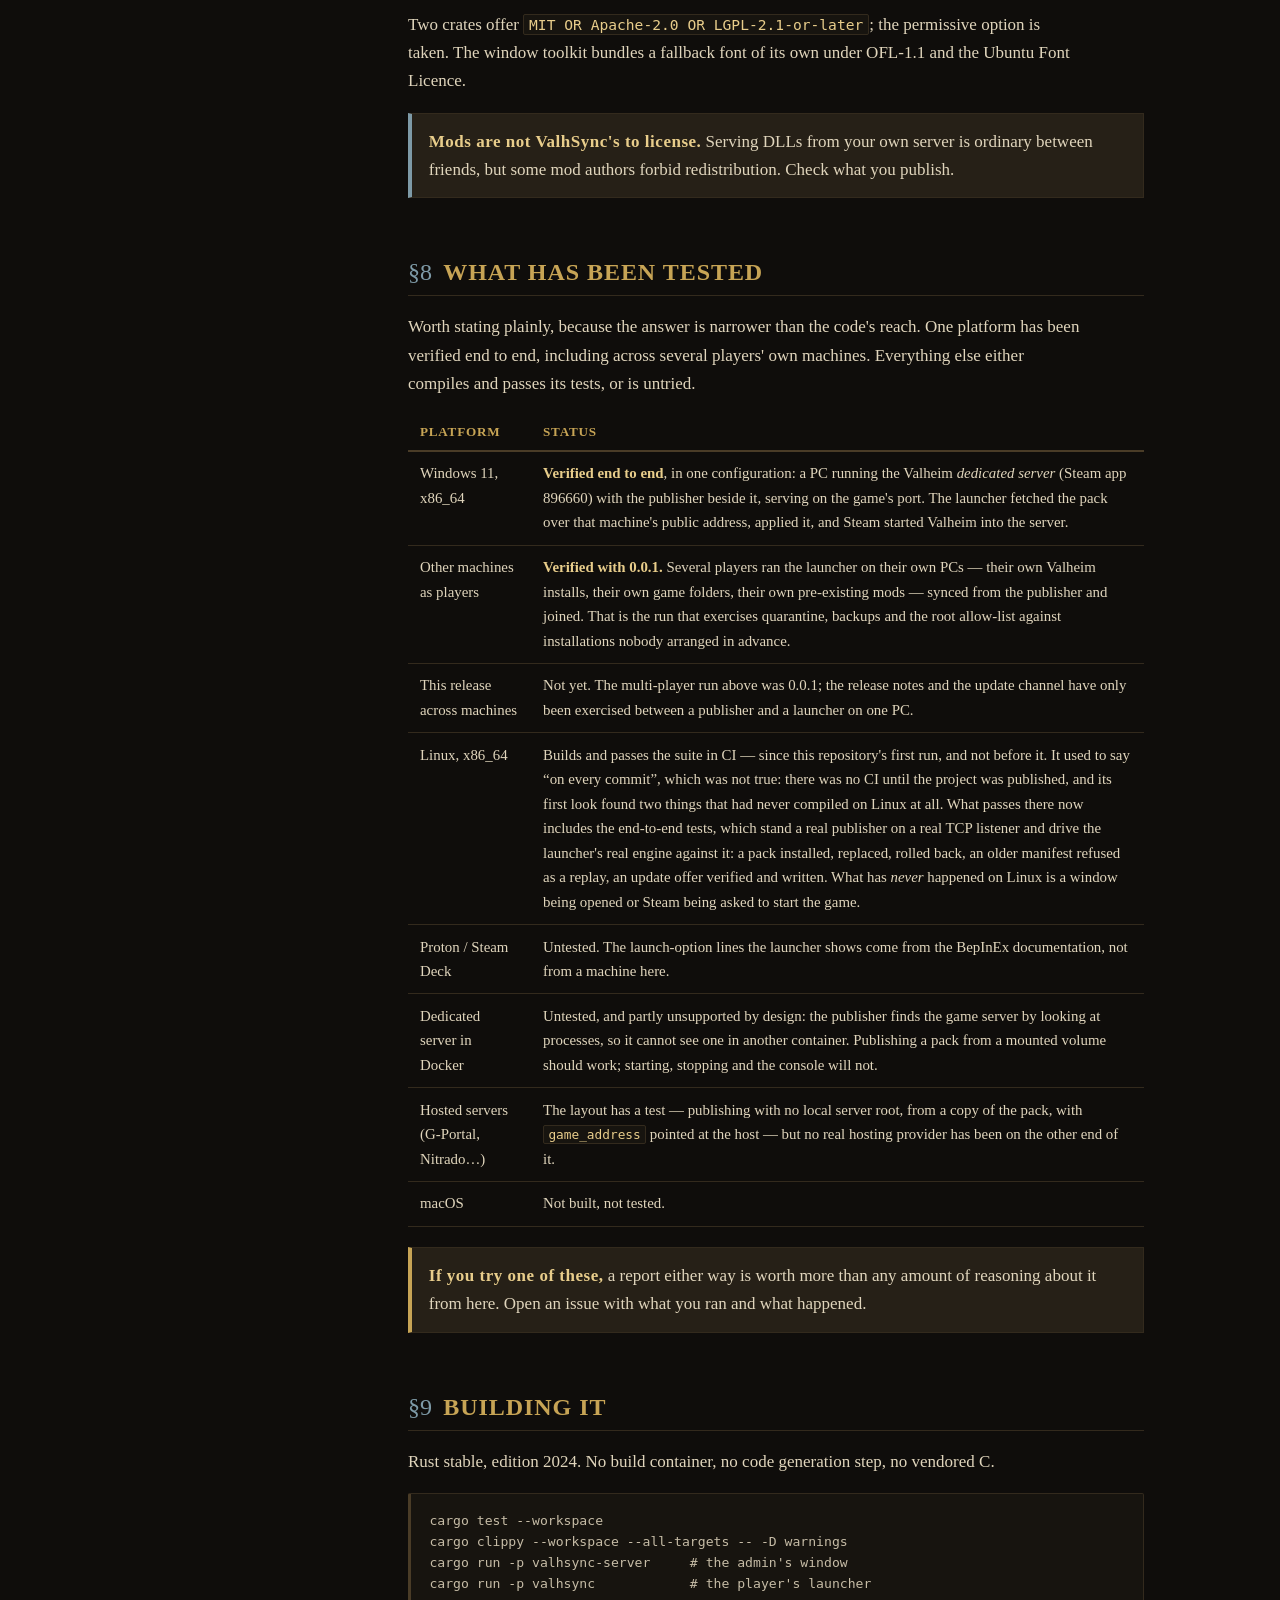
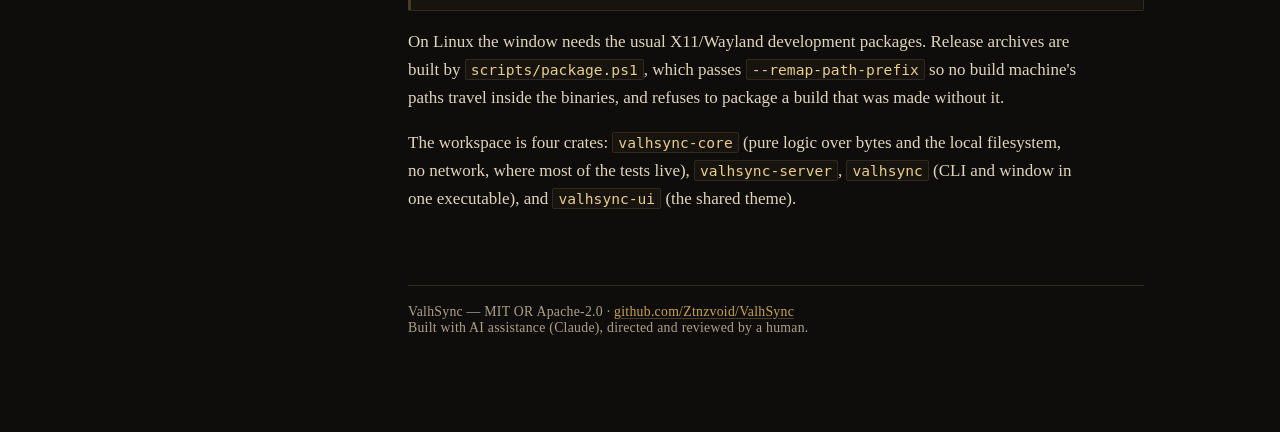
==== commit b6c6d979: "A player's own mods are their own, unless the admin says otherwise A client-side mod -- a map overla" ====
--- a/docs/index.html
+++ b/docs/index.html
@@ -550,6 +550,12 @@
         Discord bridges have no reason to travel.</li>
         <li>Drop a zip from anywhere, a mod folder or a bare .dll on the window to install it;
         an update replaces the version that was there.</li>
+        <li><strong>Players may keep mods of their own</strong>, or not: one switch on that tab.
+        Left on, a mod the pack does not contain — a map overlay, an interface tweak — is the
+        player's business and stays where it is. Turned off, the launcher moves anything the
+        pack does not contain into a folder inside that player's game. Either way the server is
+        never told what anybody has installed: the answer travels inside the signed manifest and
+        the launcher acts on it alone.</li>
       </ul>
     </div>
   </div>
@@ -622,9 +628,10 @@
     <li><strong>Patch notes before the install, not after.</strong> Mod by mod and by name —
     added, updated, removed, computed from the pack itself — above whatever the admin wrote
     about the release. Readable before the sync and still readable after it.</li>
-    <li><strong>Nothing is deleted.</strong> Files that get replaced go to a backup. Mods the
-    player installed themselves that are not in the pack are set aside in a folder inside the
-    game, never removed. The last sync can be rolled back exactly.</li>
+    <li><strong>Nothing is deleted.</strong> Files that get replaced go to a backup. The last
+    sync can be rolled back exactly. Mods the player installed themselves are left alone unless
+    the admin asked for an exact match, and then they are set aside in a folder inside the game
+    — moved, named, never removed, and the window says why before it happens.</li>
     <li><strong>A repair pass</strong> re-verifies and re-fetches anything that no longer matches.</li>
     <li><strong>Play without mods</strong> renames <code>winhttp.dll</code> rather than
     uninstalling anything, and the next sync puts it back.</li>
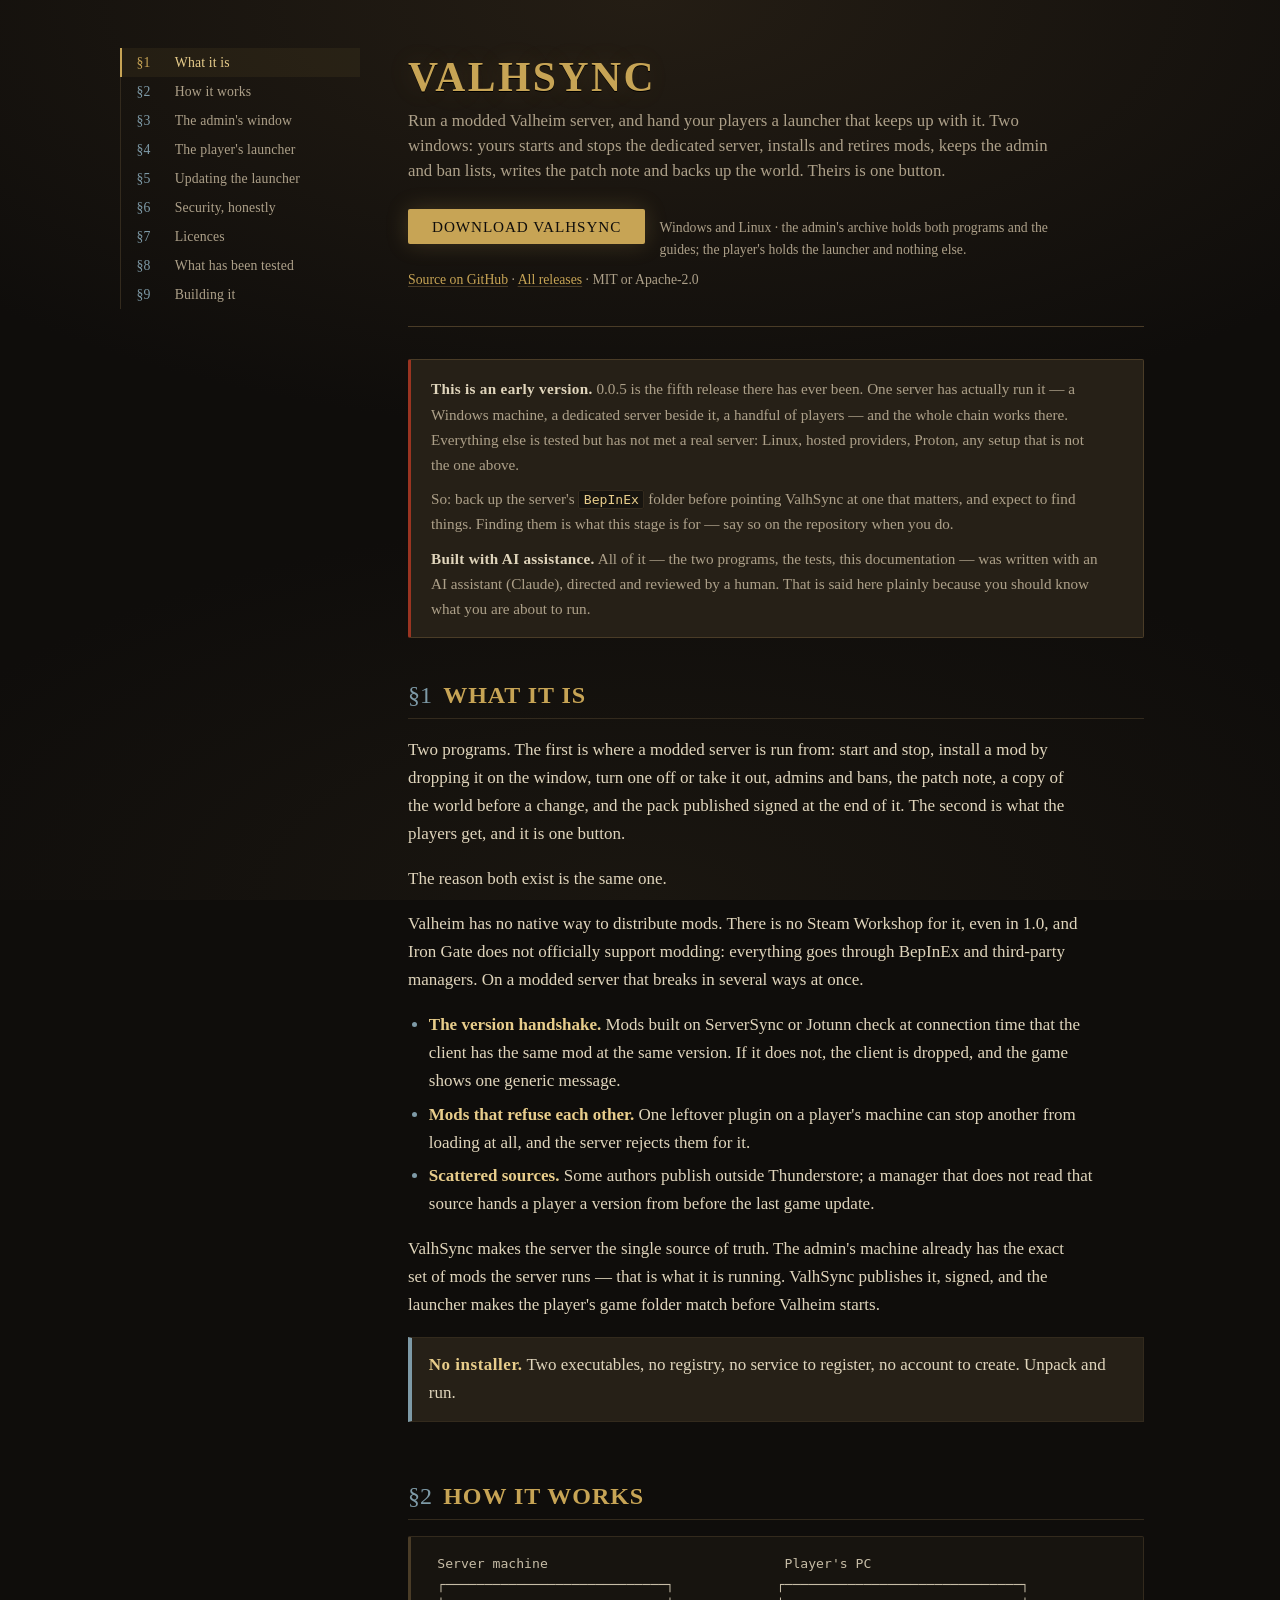
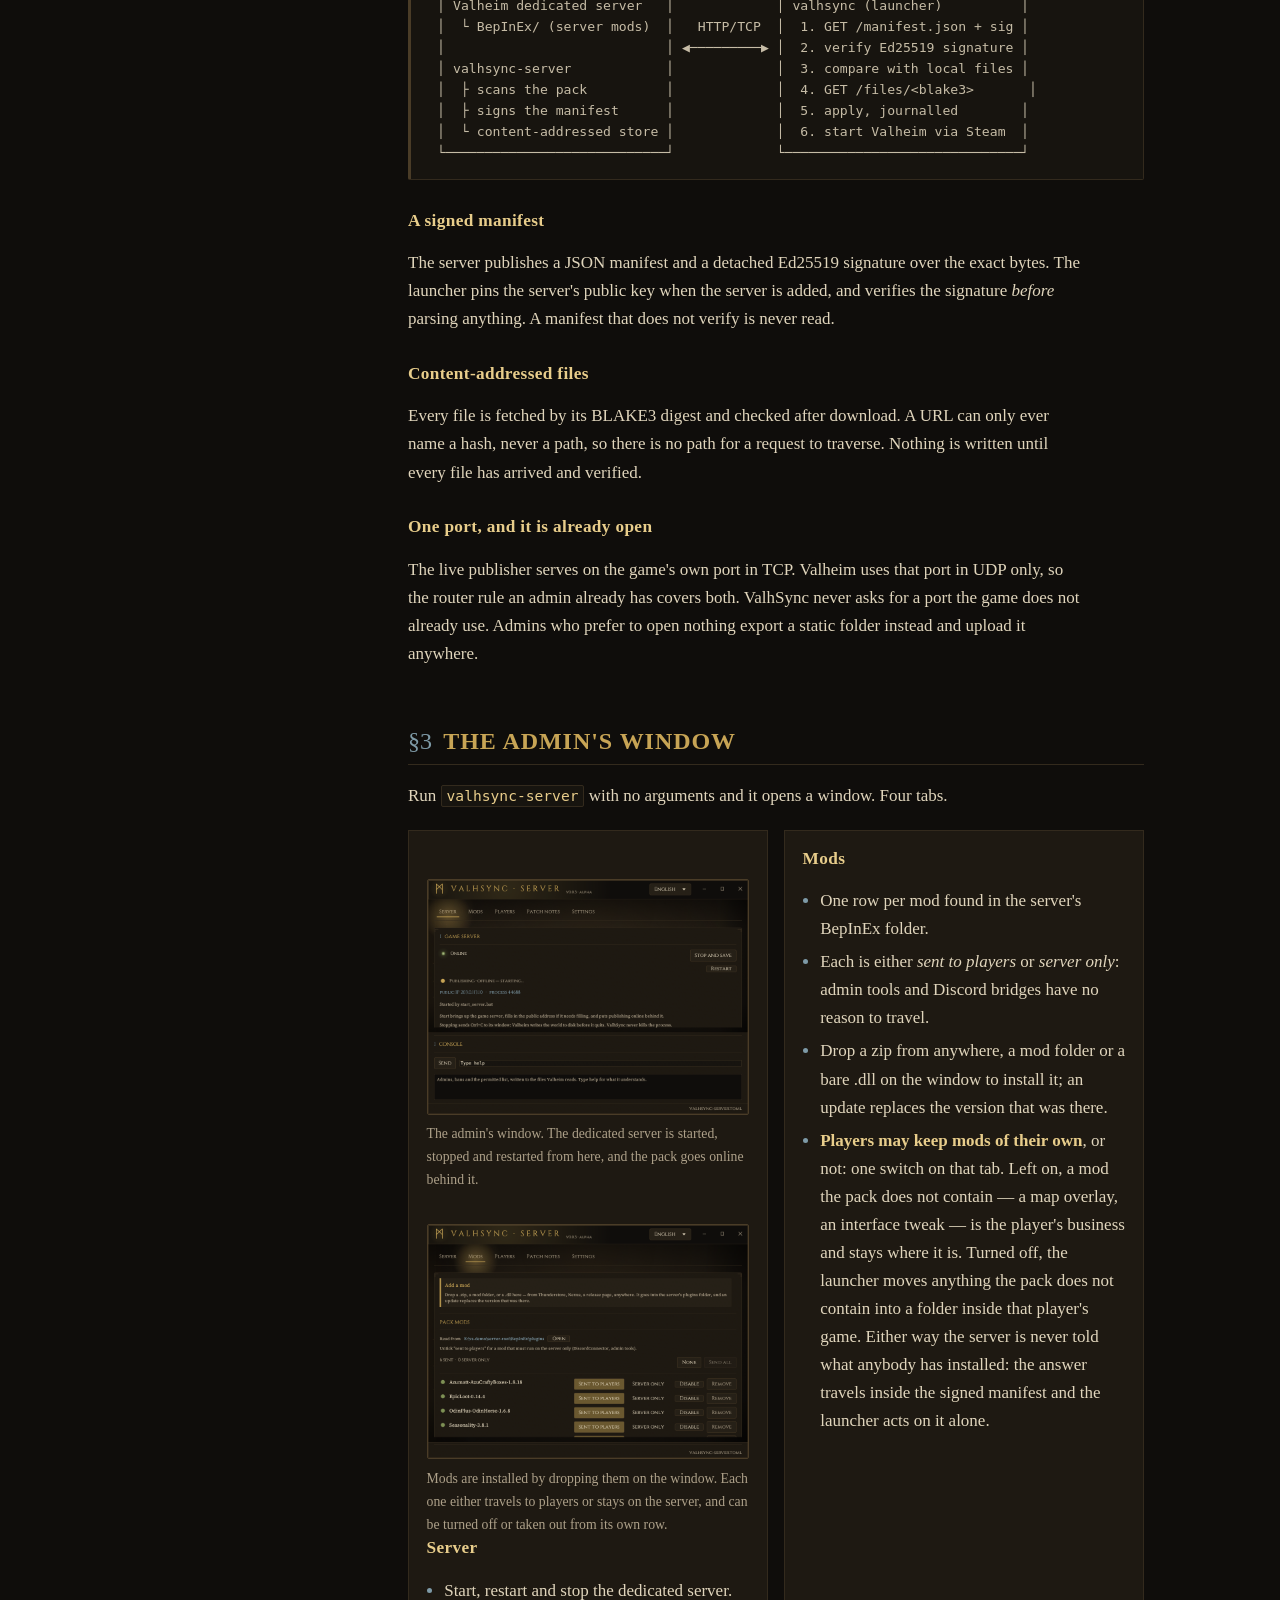
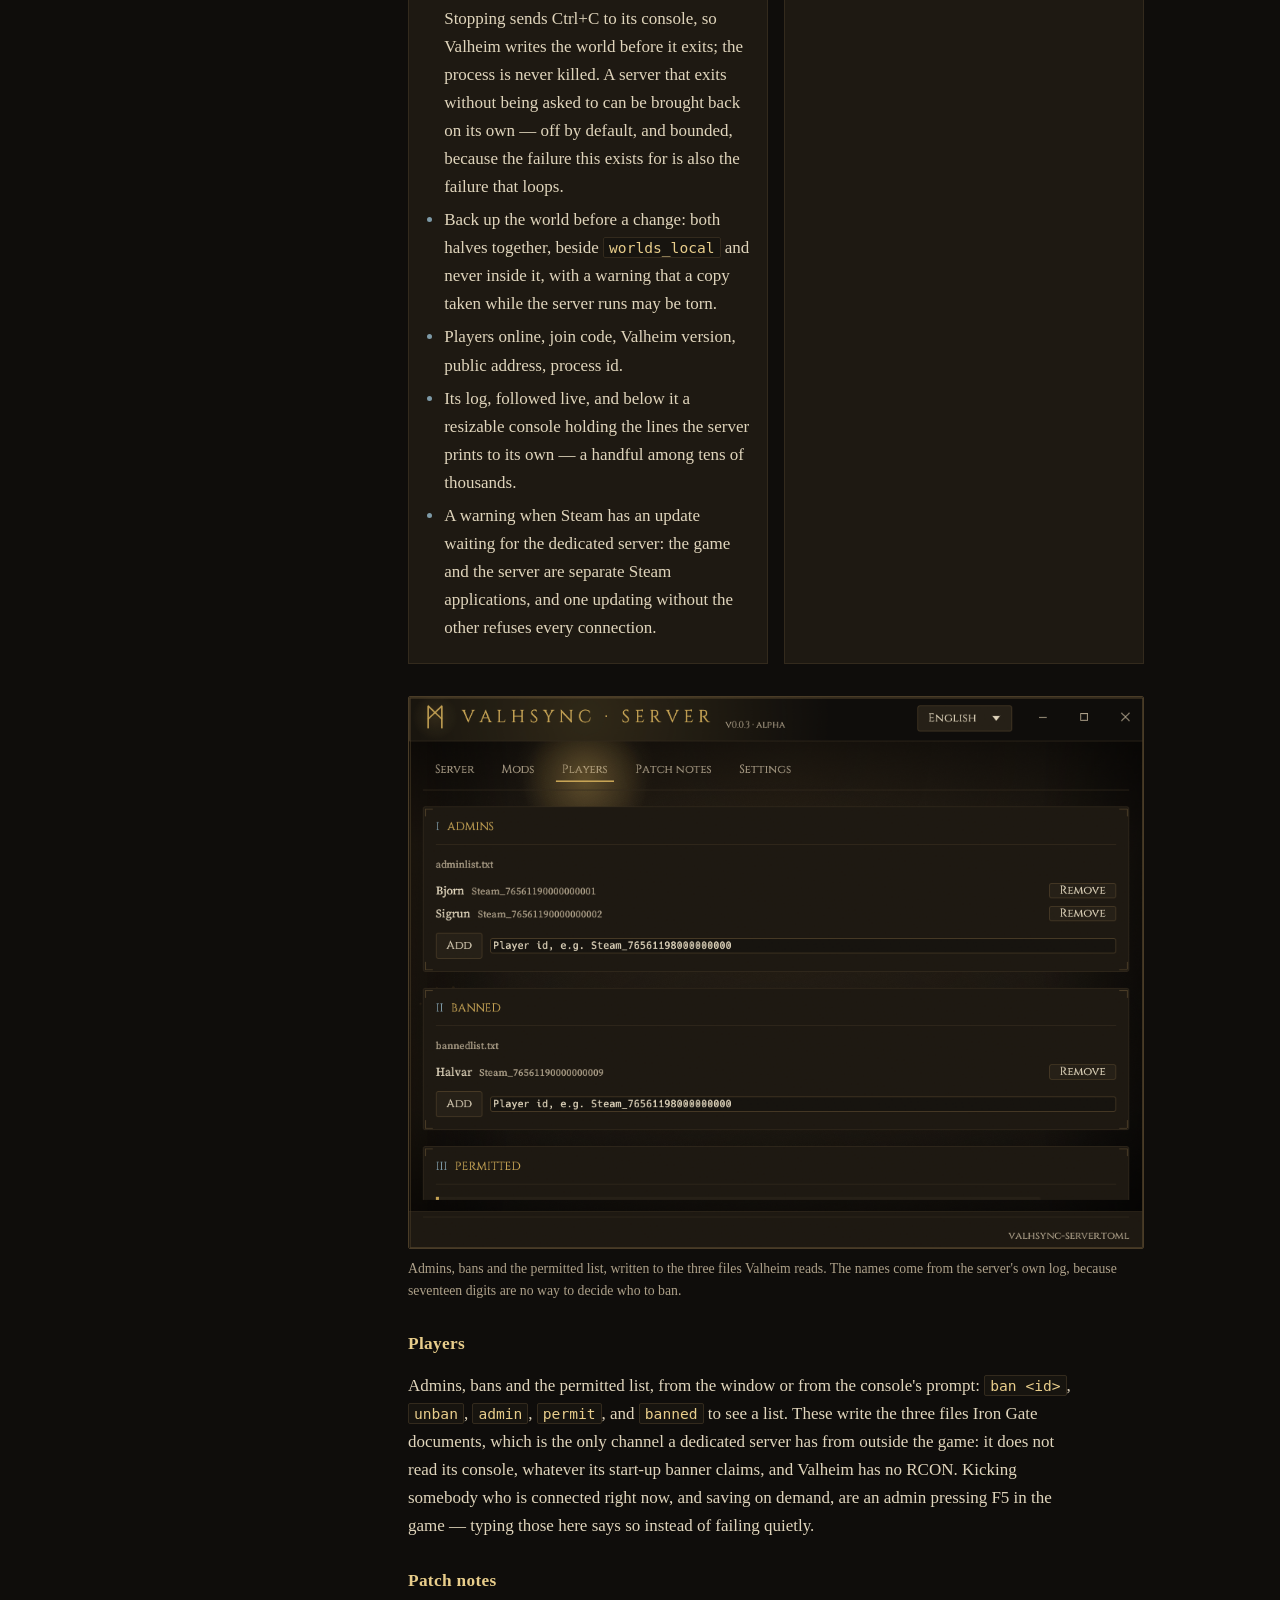
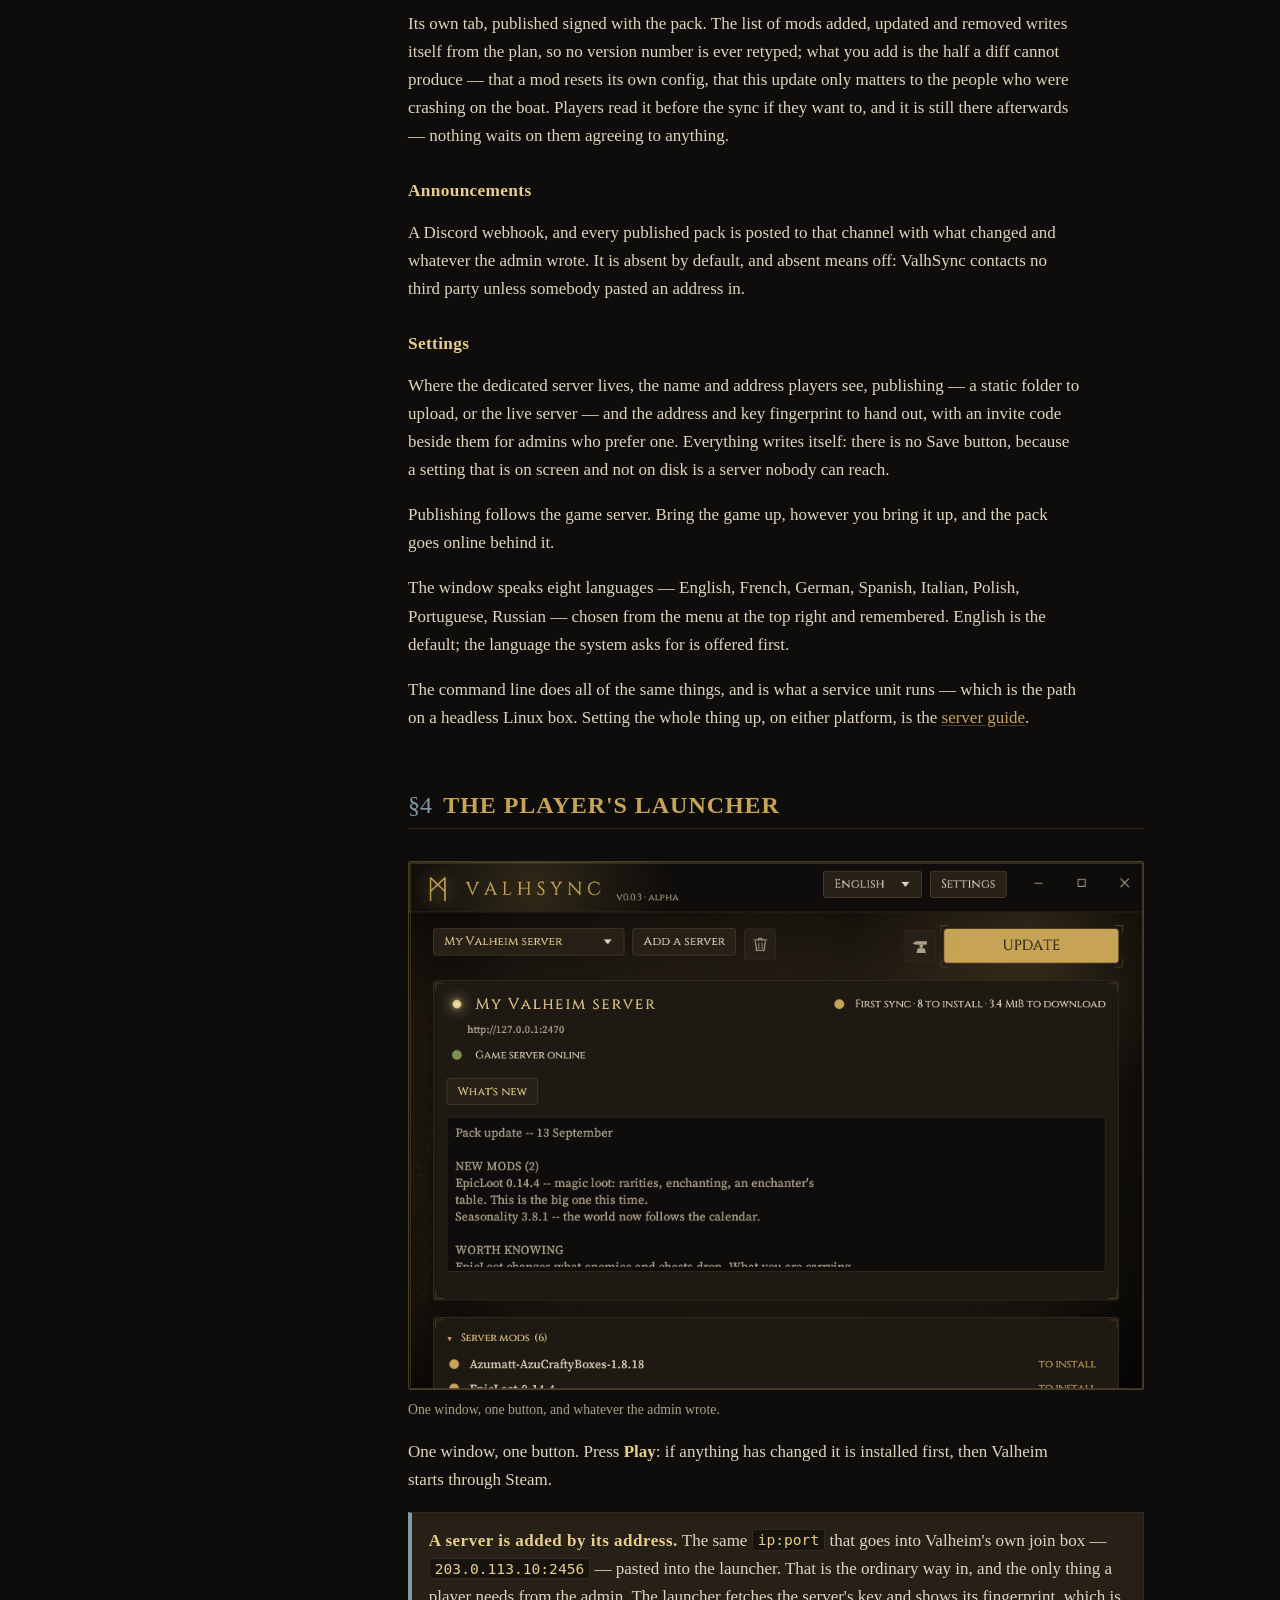
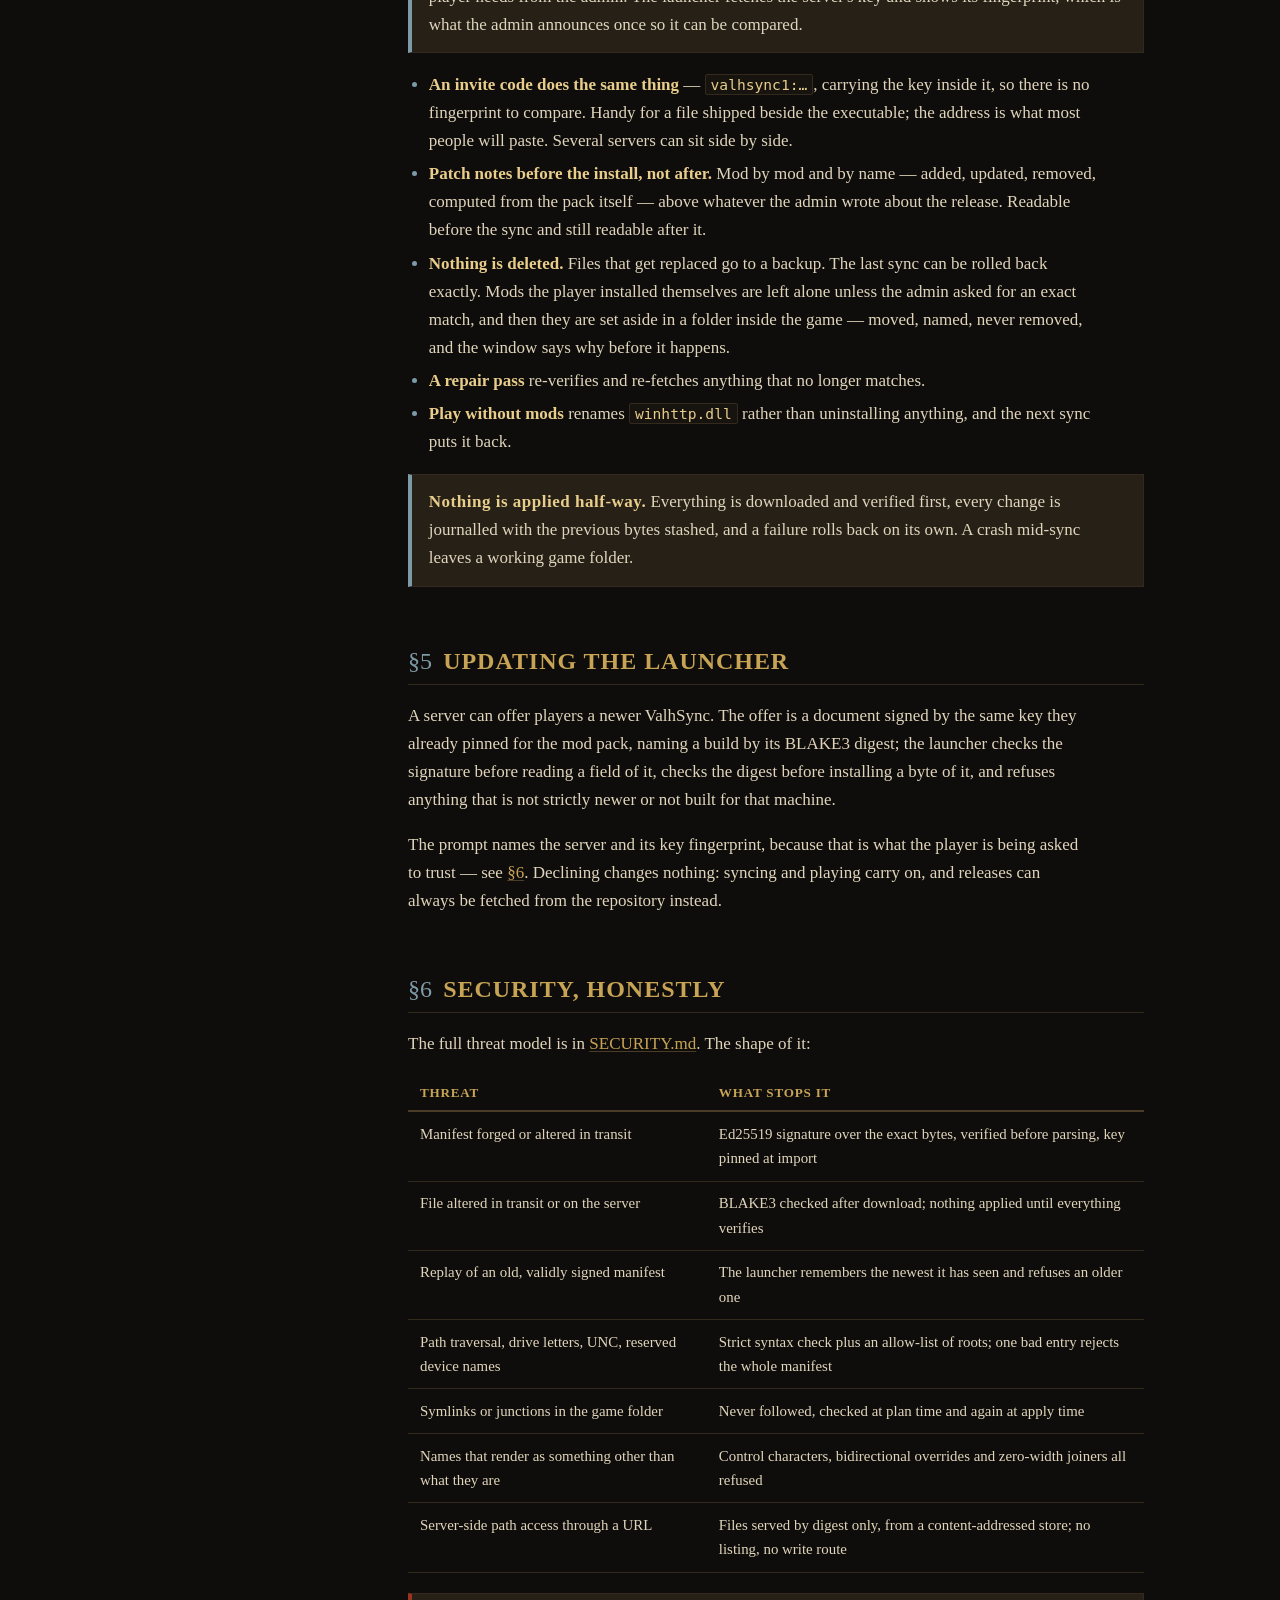
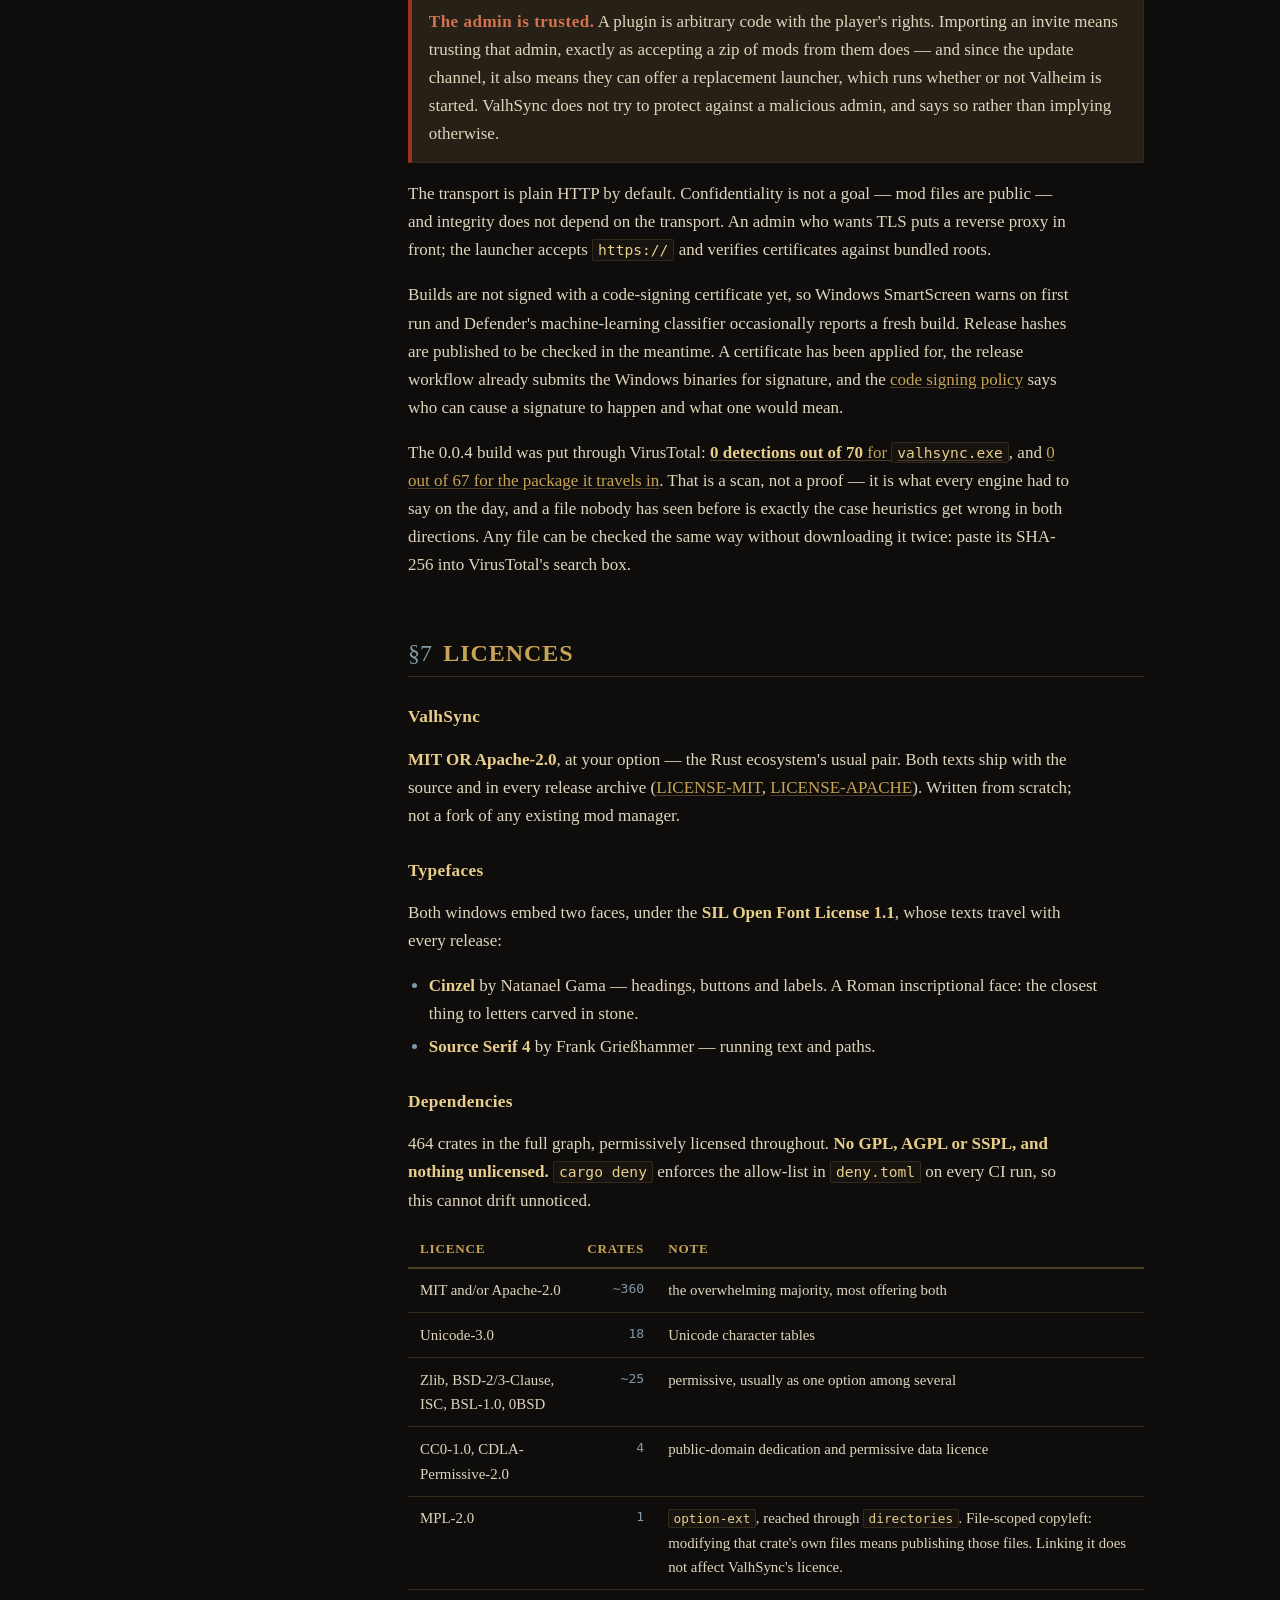
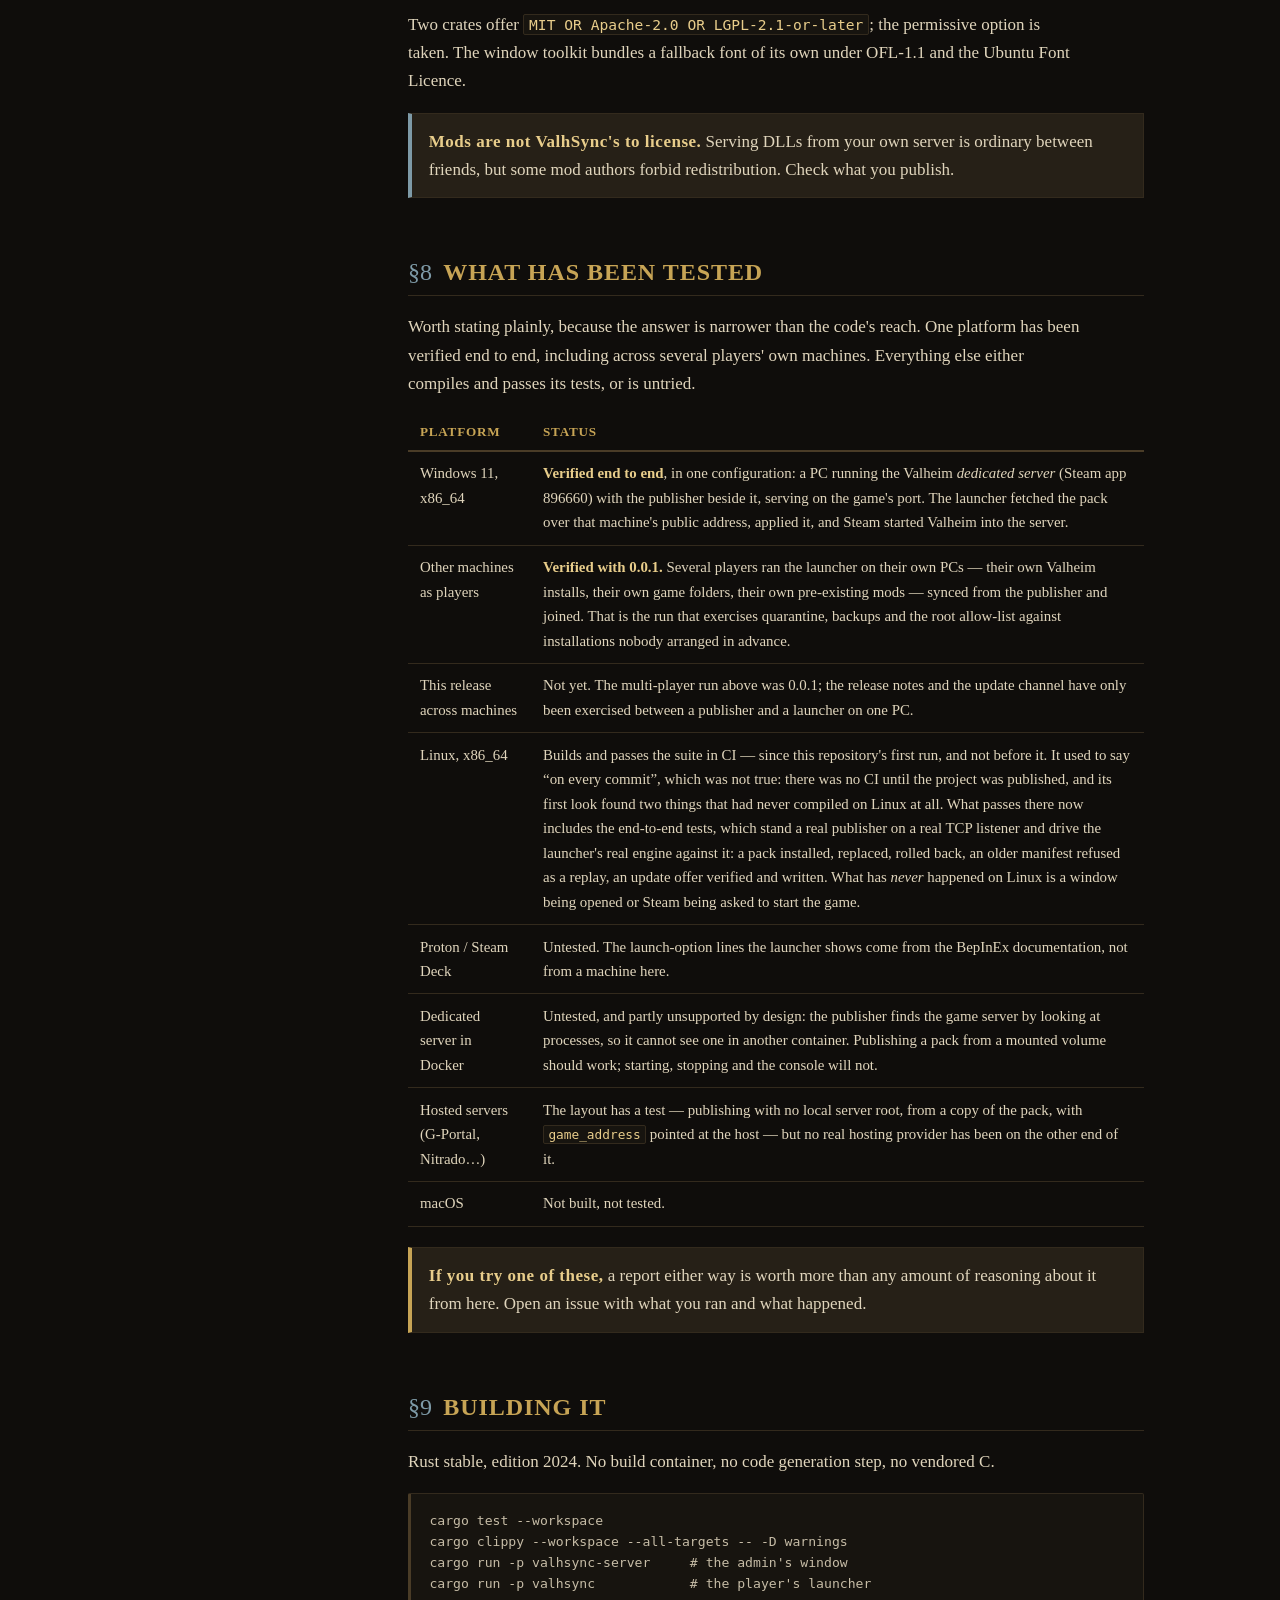
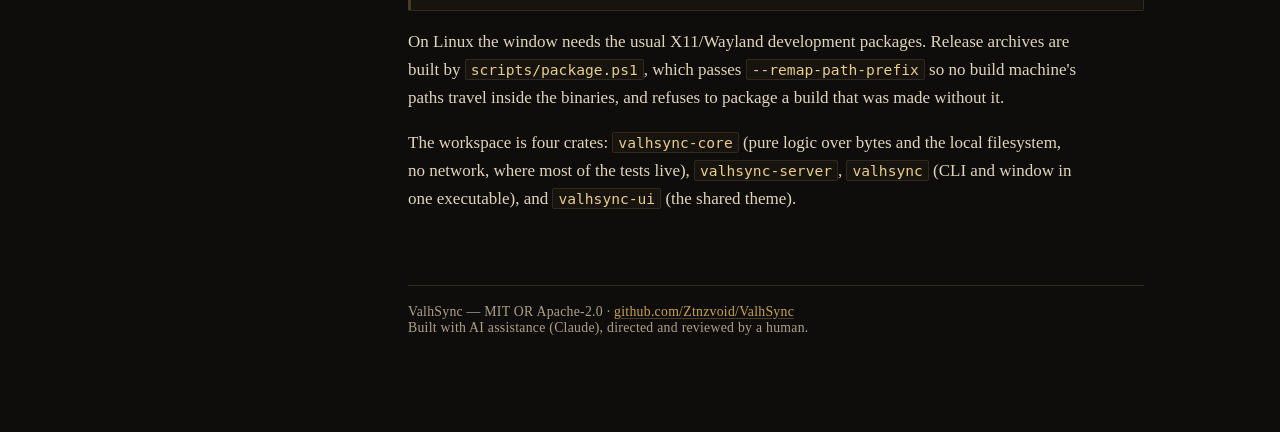
==== commit 1ef8b469: "0.0.5 The permission a player's own mods needed, in a release, because it takes two halves: the serv" ====
--- a/docs/index.html
+++ b/docs/index.html
@@ -437,7 +437,7 @@
 
 </header>
 <div class="early">
-  <p><strong>This is an early version.</strong> 0.0.4 is the fourth release there has ever
+  <p><strong>This is an early version.</strong> 0.0.5 is the fifth release there has ever
   been. One server has actually run it — a Windows machine, a dedicated server beside it, a
   handful of players — and the whole chain works there. Everything else is tested but has not
   met a real server: Linux, hosted providers, Proton, any setup that is not the one above.</p>
@@ -687,7 +687,7 @@
   for, the release workflow already submits the Windows binaries for signature, and the
   <a href="https://github.com/Ztnzvoid/ValhSync/blob/main/docs/code-signing-policy.md">code
   signing policy</a> says who can cause a signature to happen and what one would mean.</p>
-  <p>0.0.4 was put through VirusTotal:
+  <p>The 0.0.4 build was put through VirusTotal:
   <a href="https://www.virustotal.com/gui/file/0673c62743e4c568595c6f3bd2bd6cc7bafc4dff31686790d5ef570294d0a8c5"><strong>0 detections out of 70</strong> for
   <code>valhsync.exe</code></a>, and <a href="https://www.virustotal.com/gui/file/1b070938dc30dd3574277bf28ecb2e57897cdfb1088fb7ad5df5e889be6e6f6d">0 out of 67 for the package it travels
   in</a>. That is a scan, not a proof — it is what every engine had to say on the day, and a
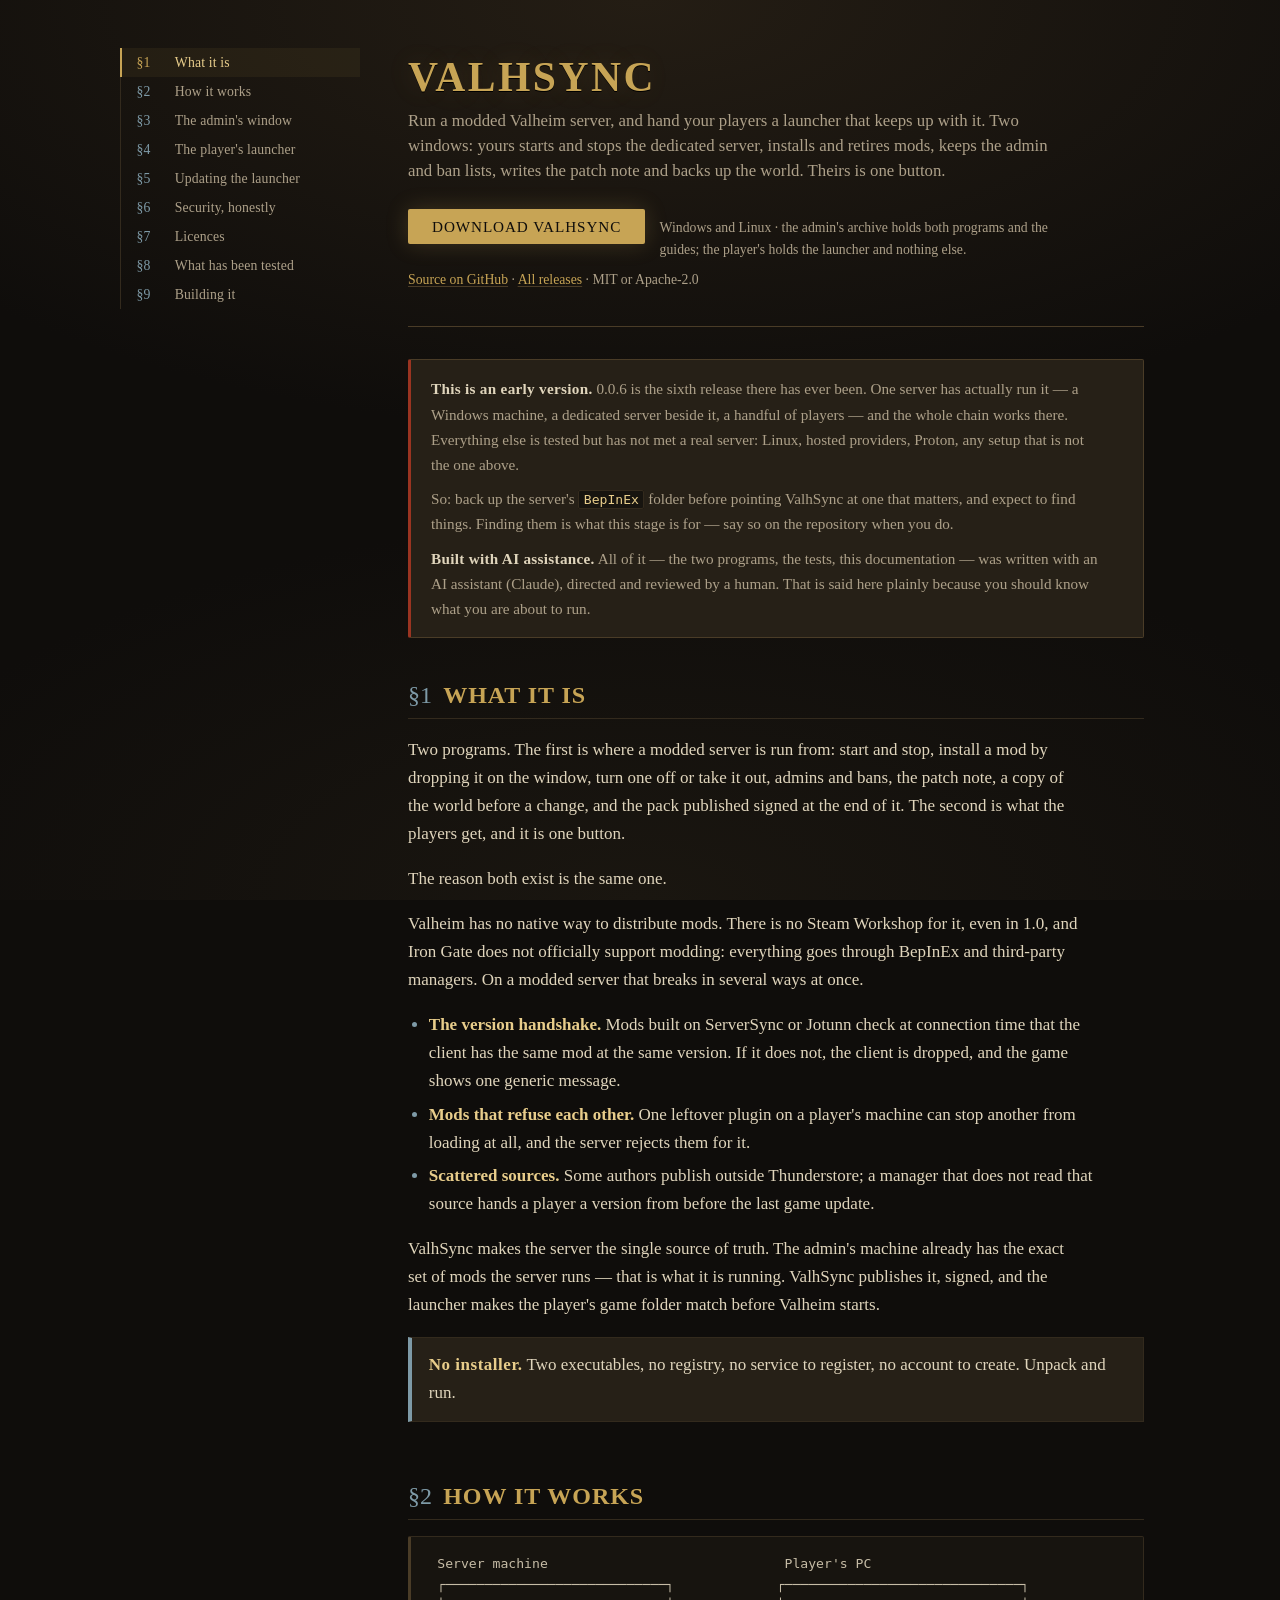
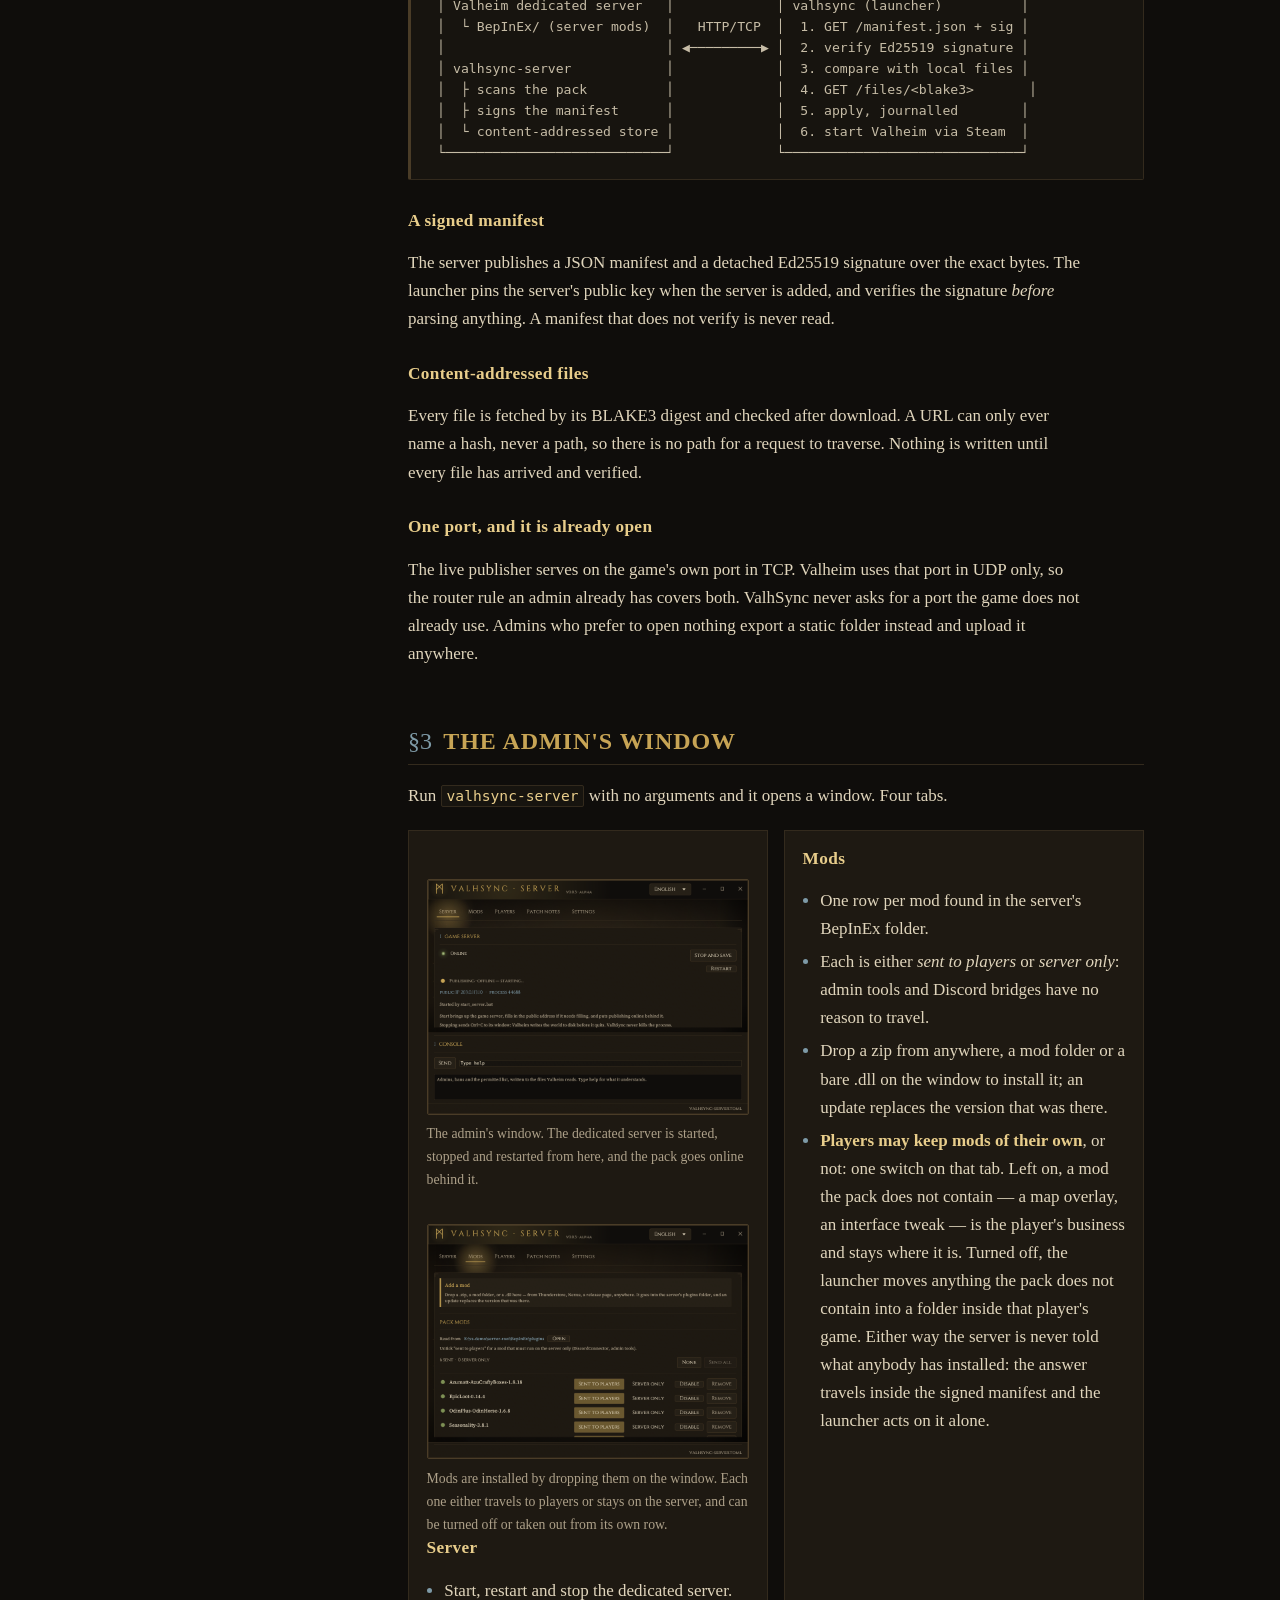
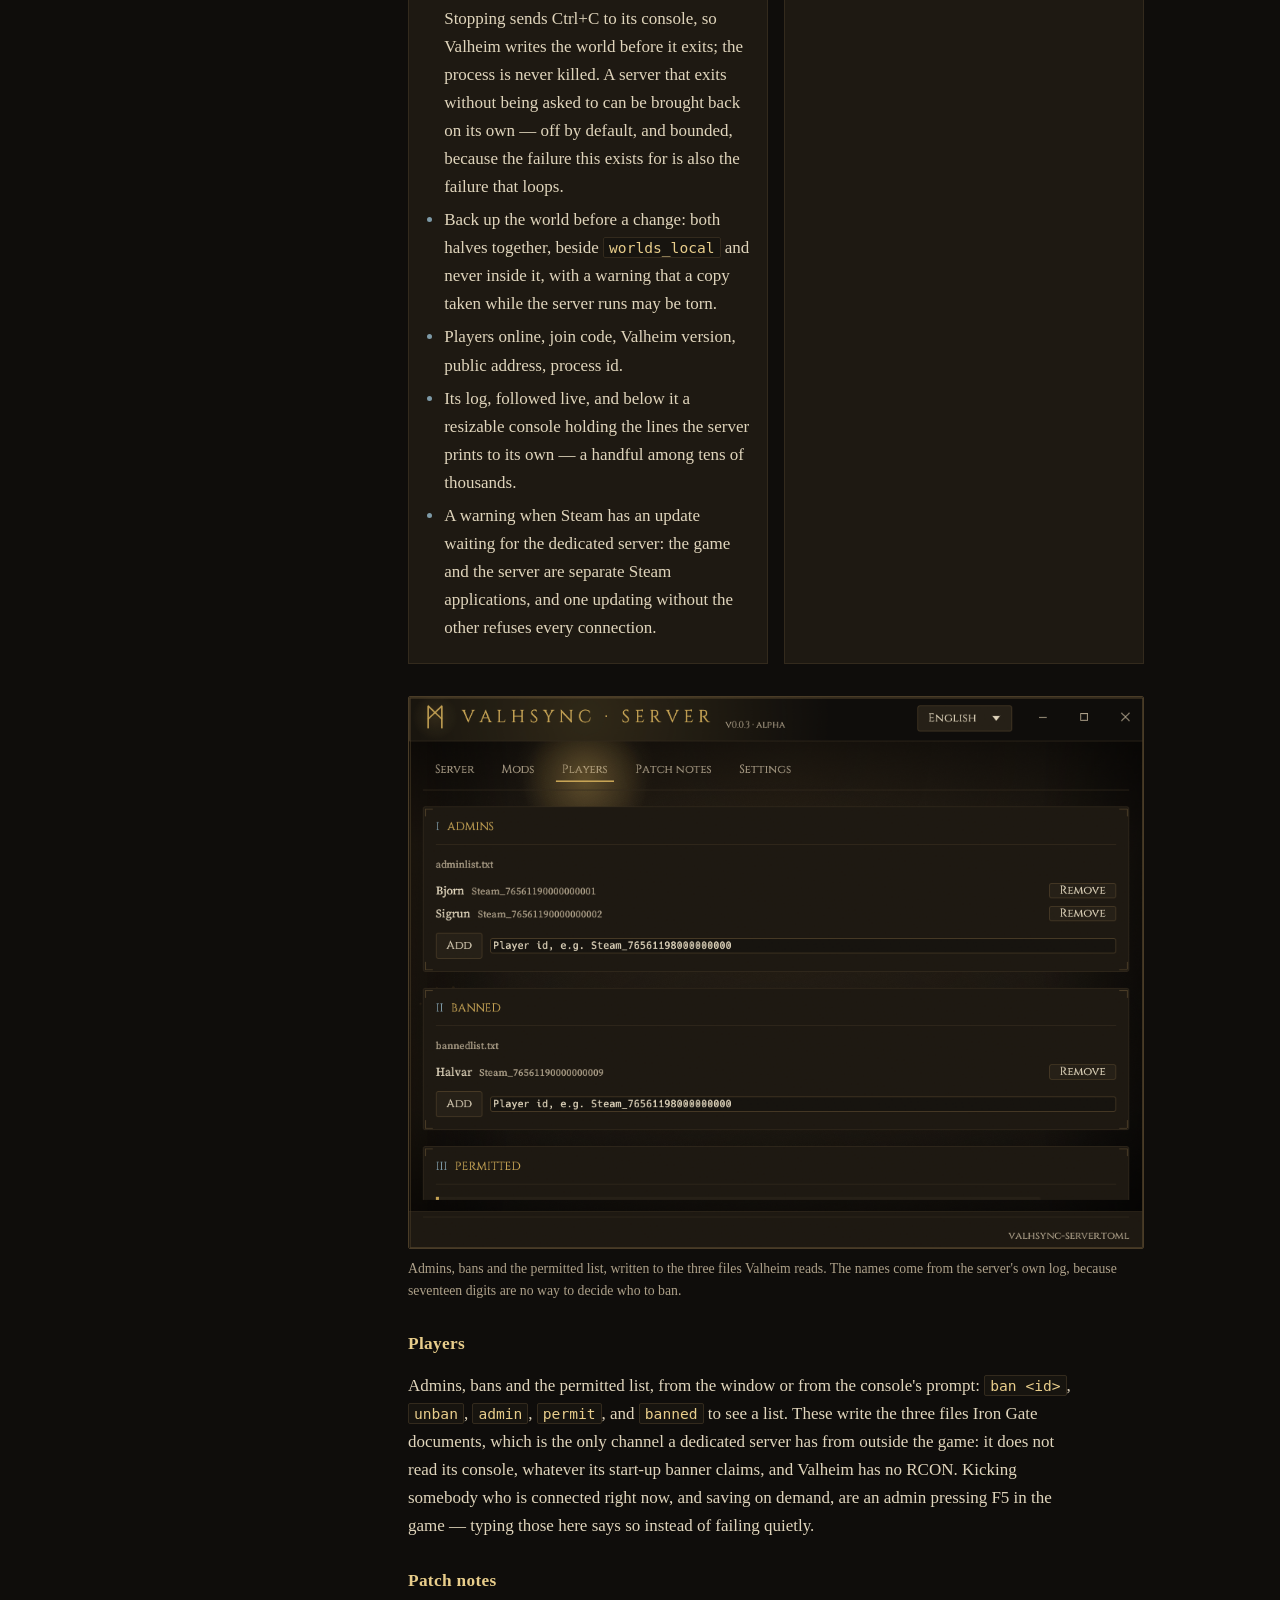
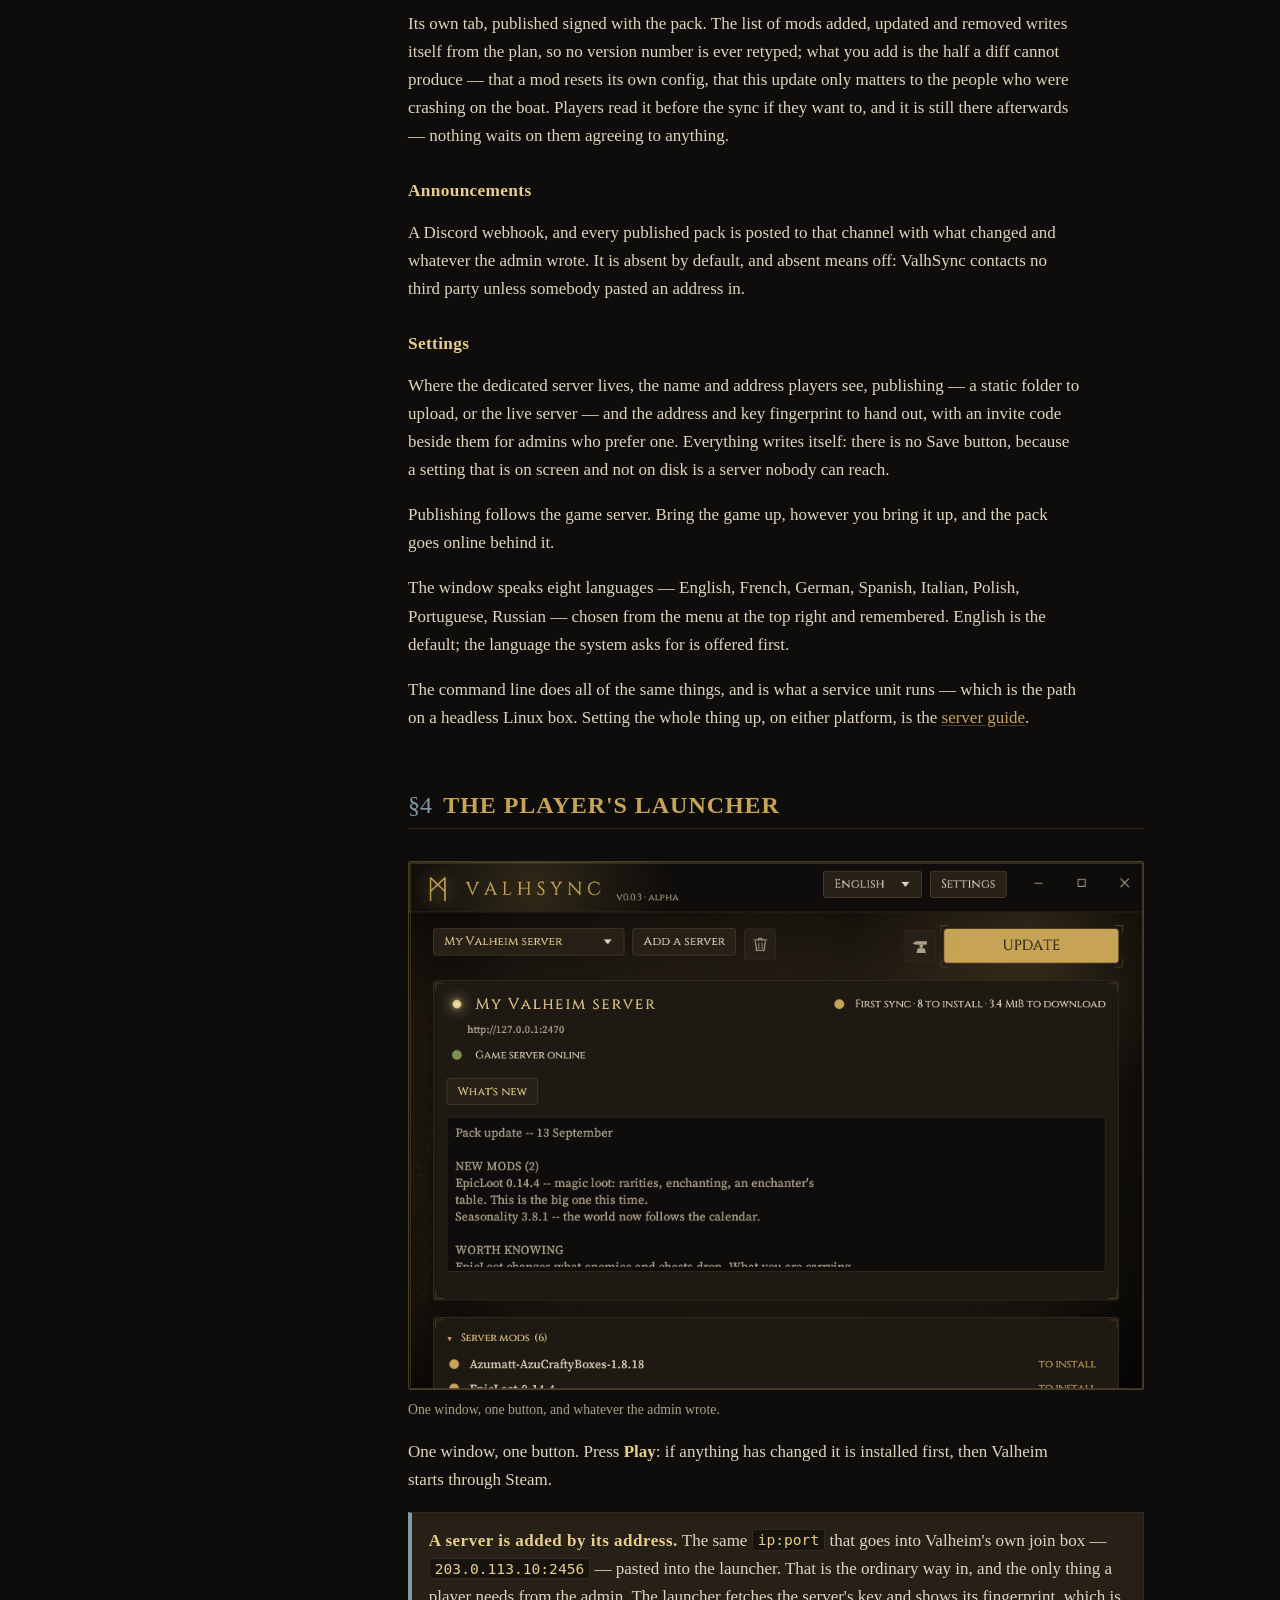
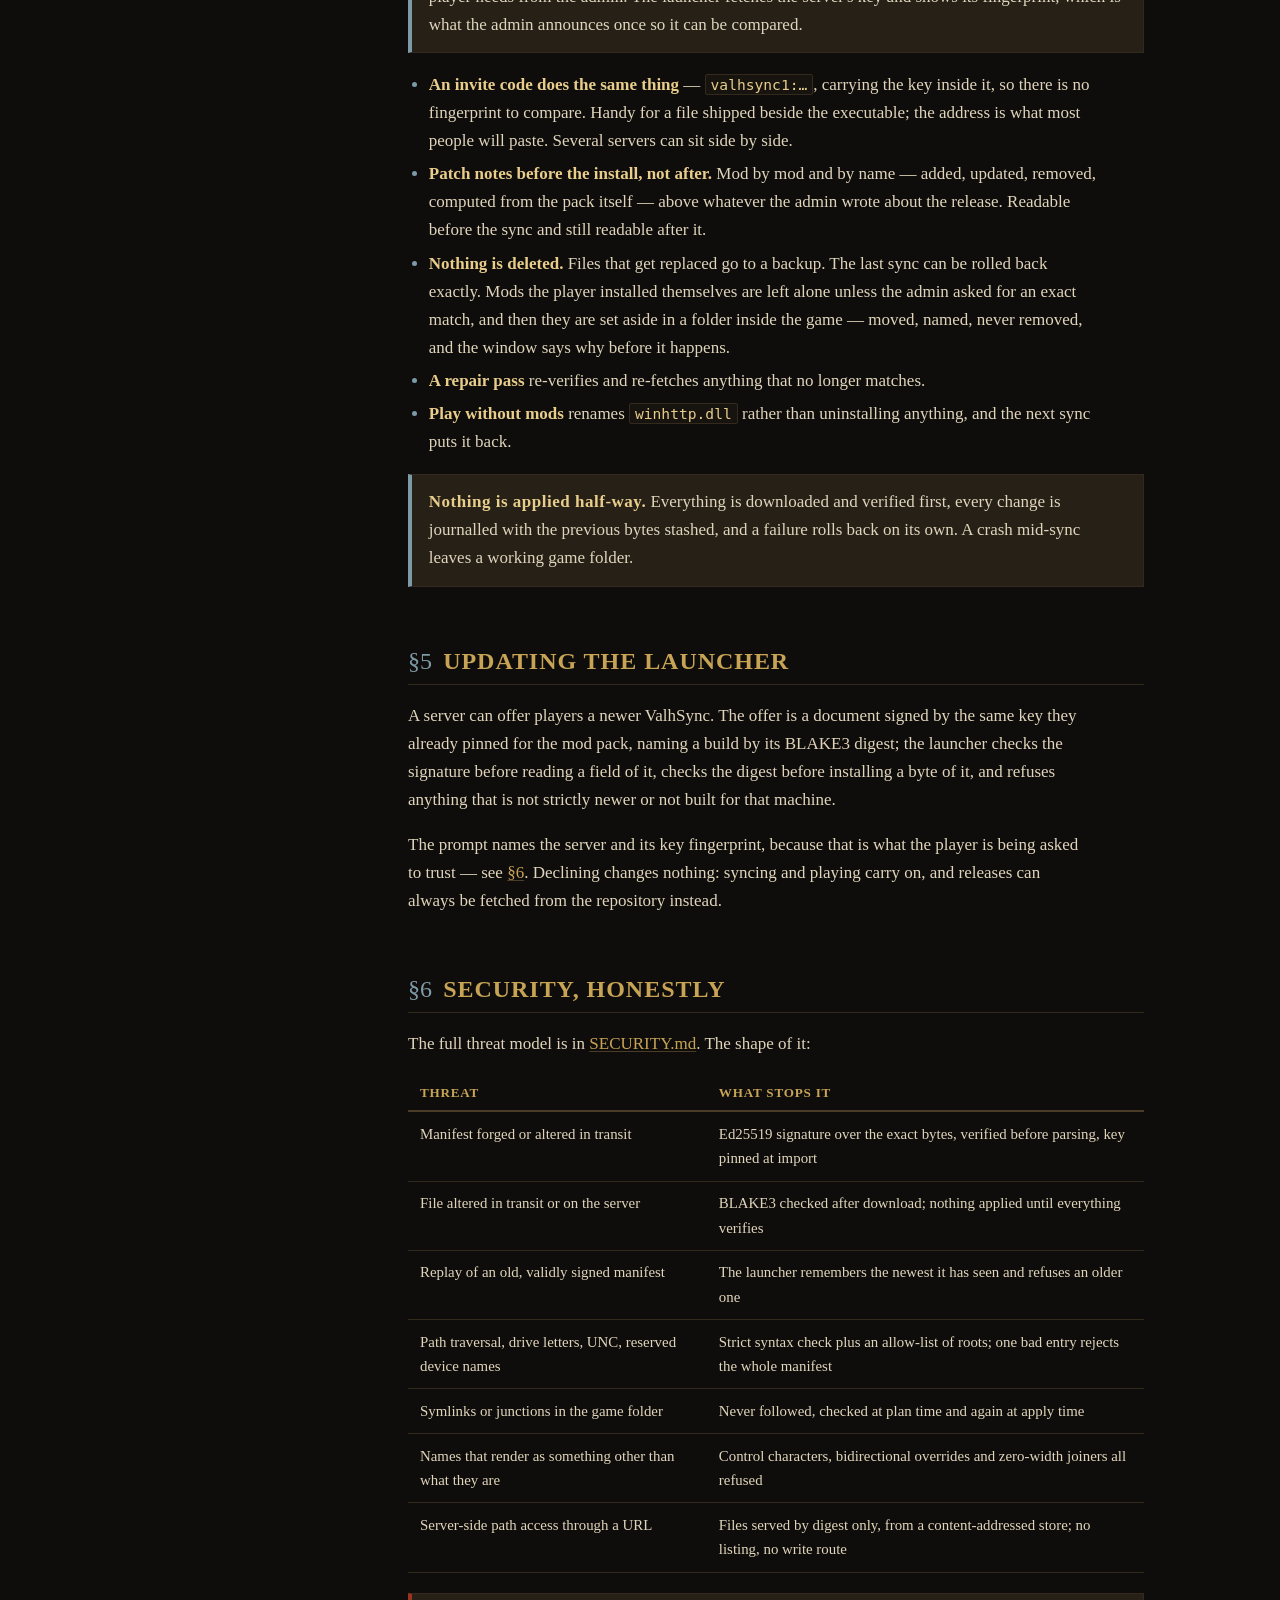
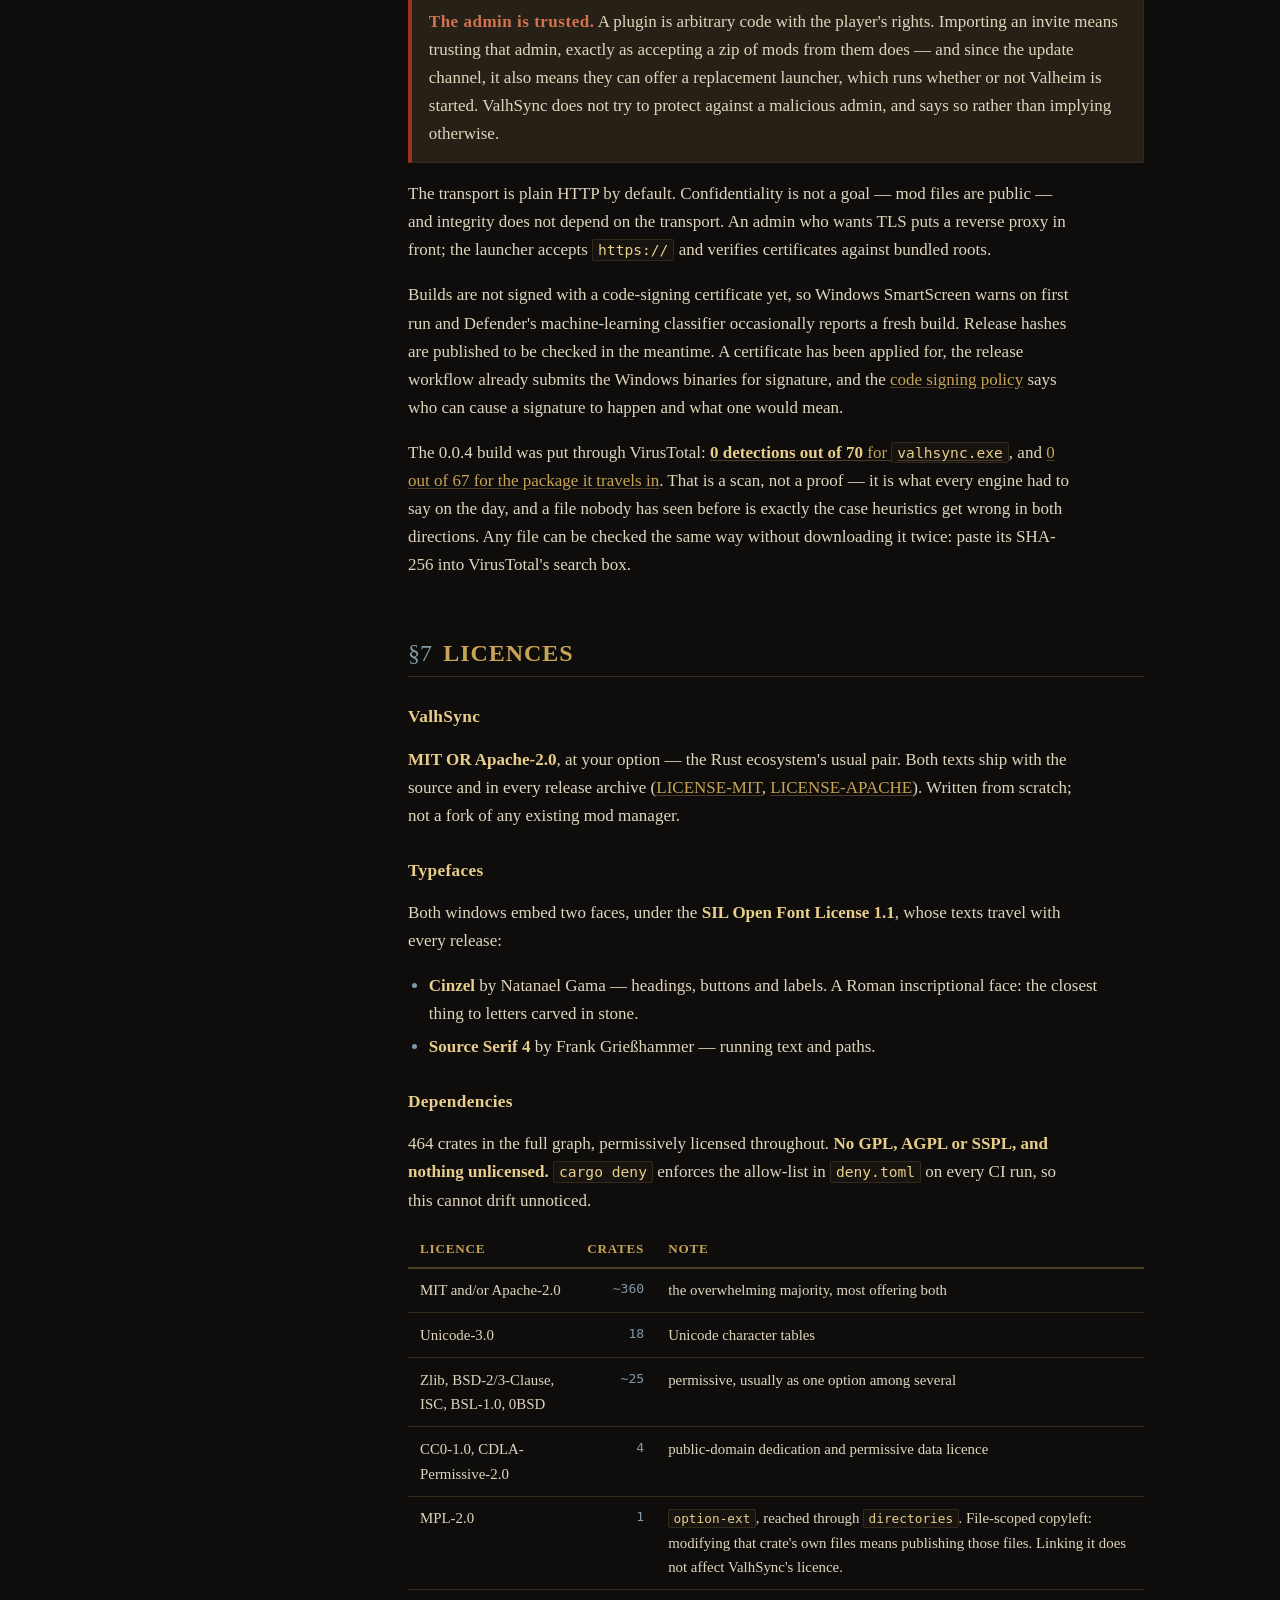
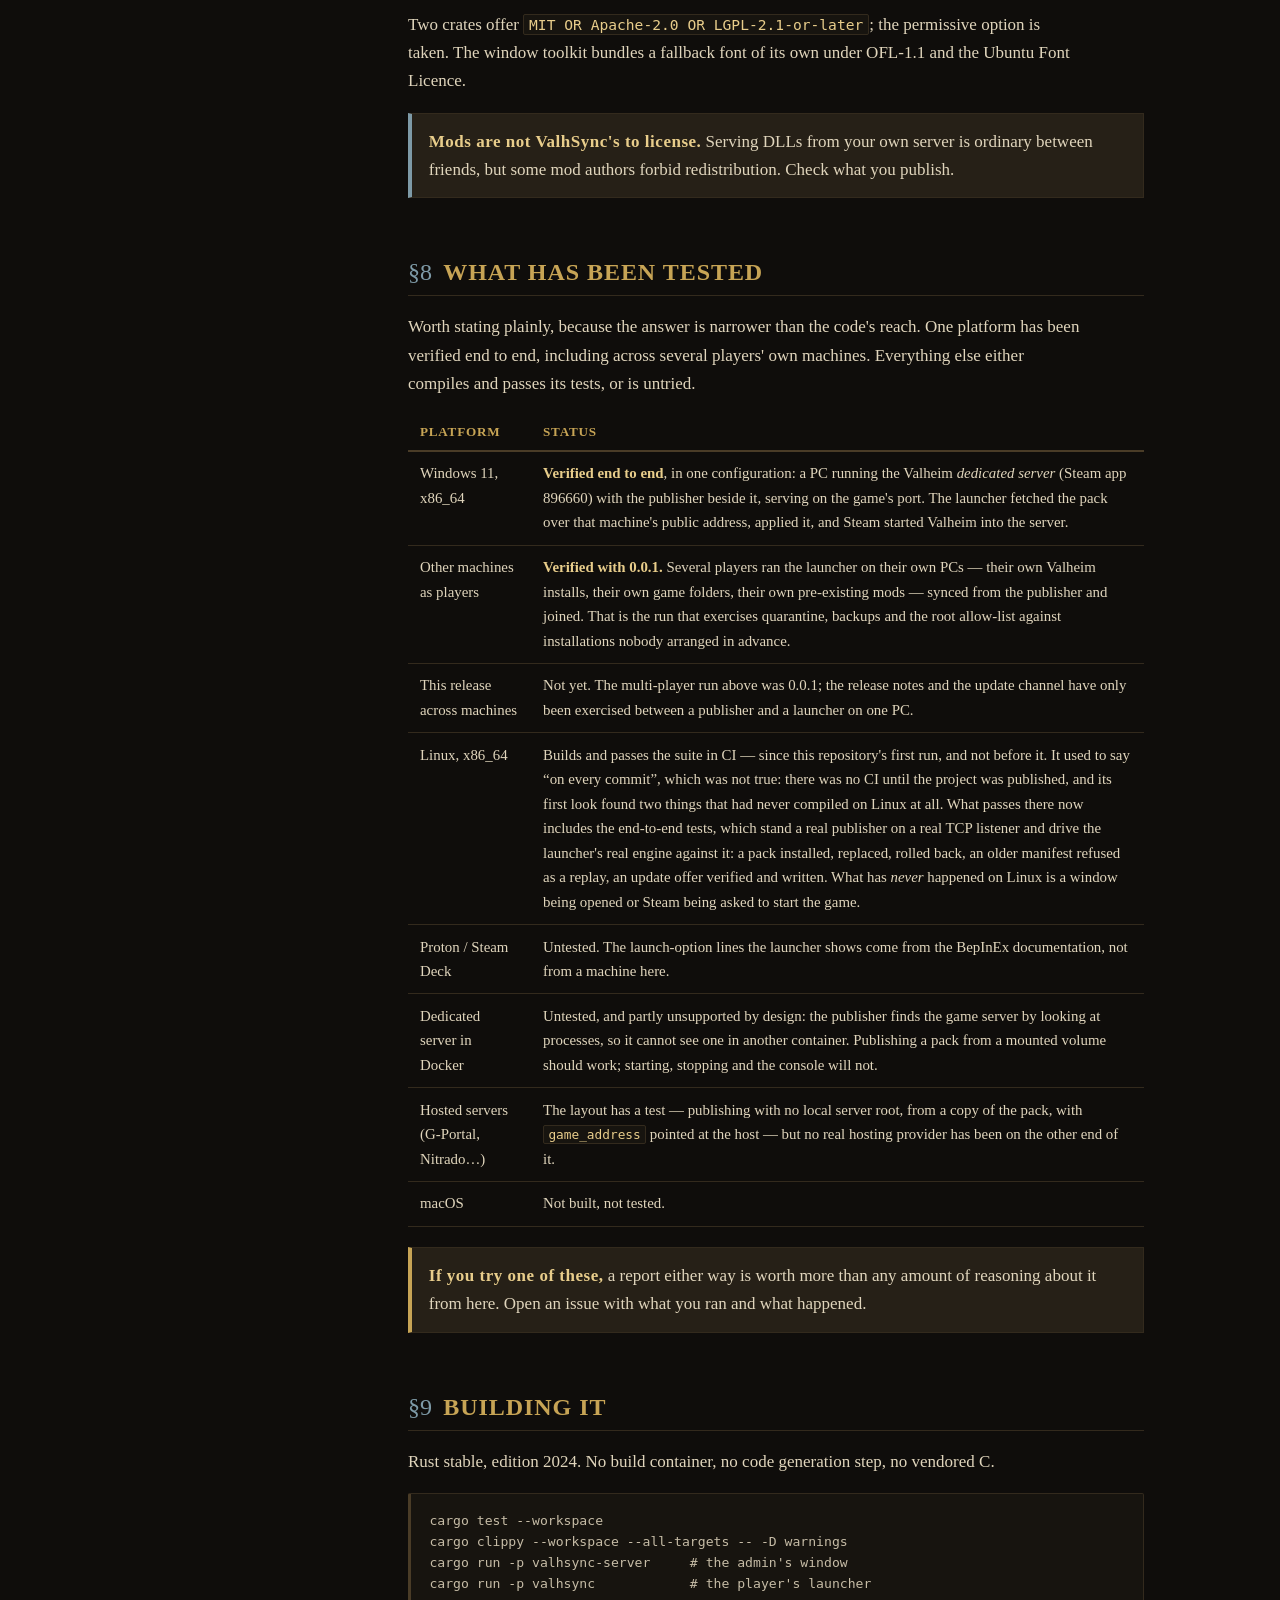
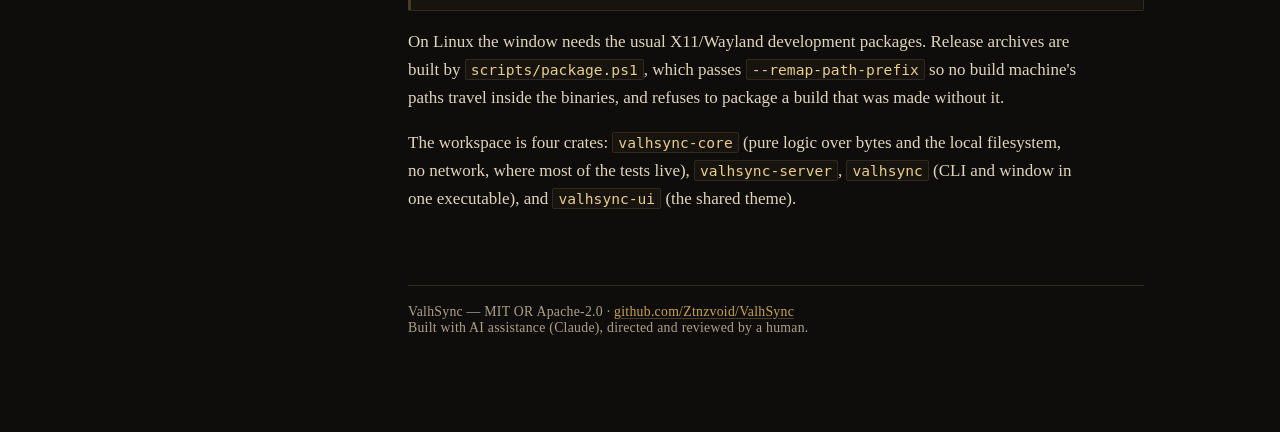
==== commit 41f9b314: "0.0.6 The lamp on the Players tab and the config card, in a release. Both are server-side: an admin " ====
--- a/docs/index.html
+++ b/docs/index.html
@@ -437,7 +437,7 @@
 
 </header>
 <div class="early">
-  <p><strong>This is an early version.</strong> 0.0.5 is the fifth release there has ever
+  <p><strong>This is an early version.</strong> 0.0.6 is the sixth release there has ever
   been. One server has actually run it — a Windows machine, a dedicated server beside it, a
   handful of players — and the whole chain works there. Everything else is tested but has not
   met a real server: Linux, hosted providers, Proton, any setup that is not the one above.</p>
